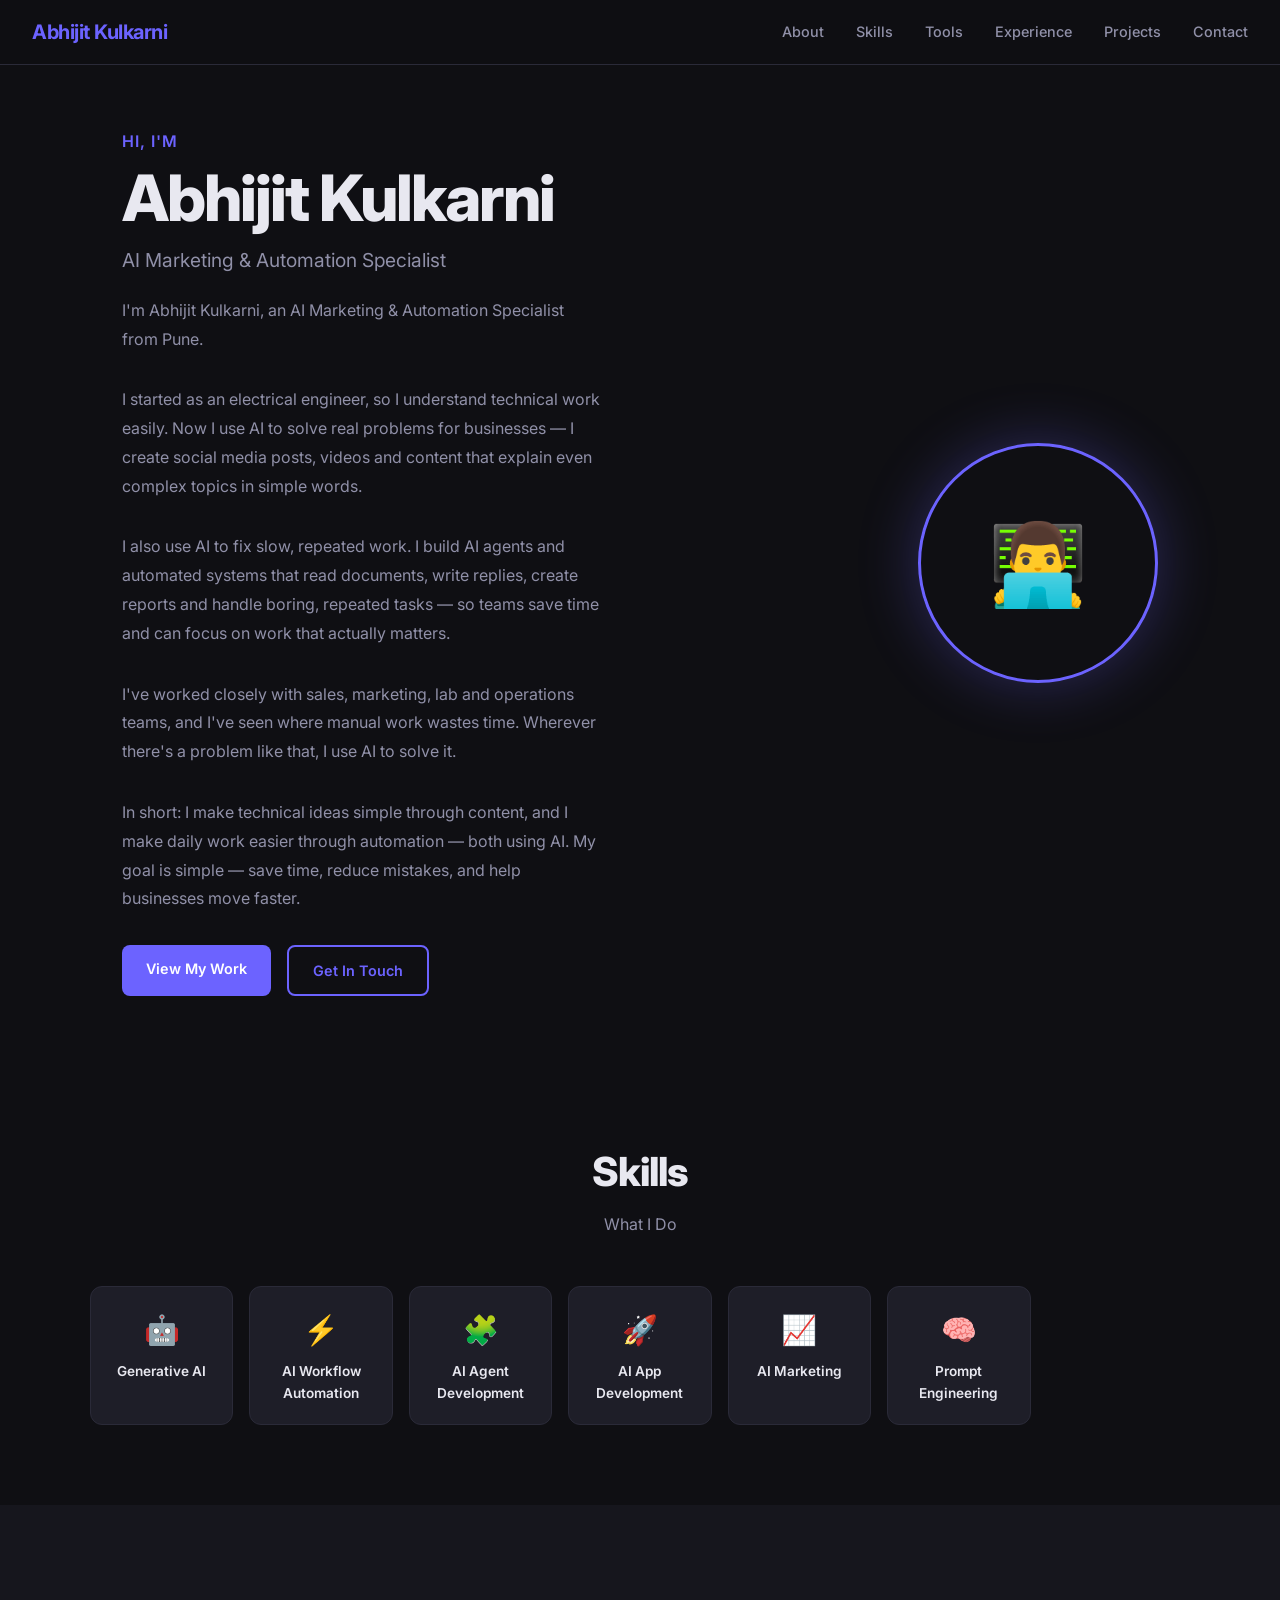
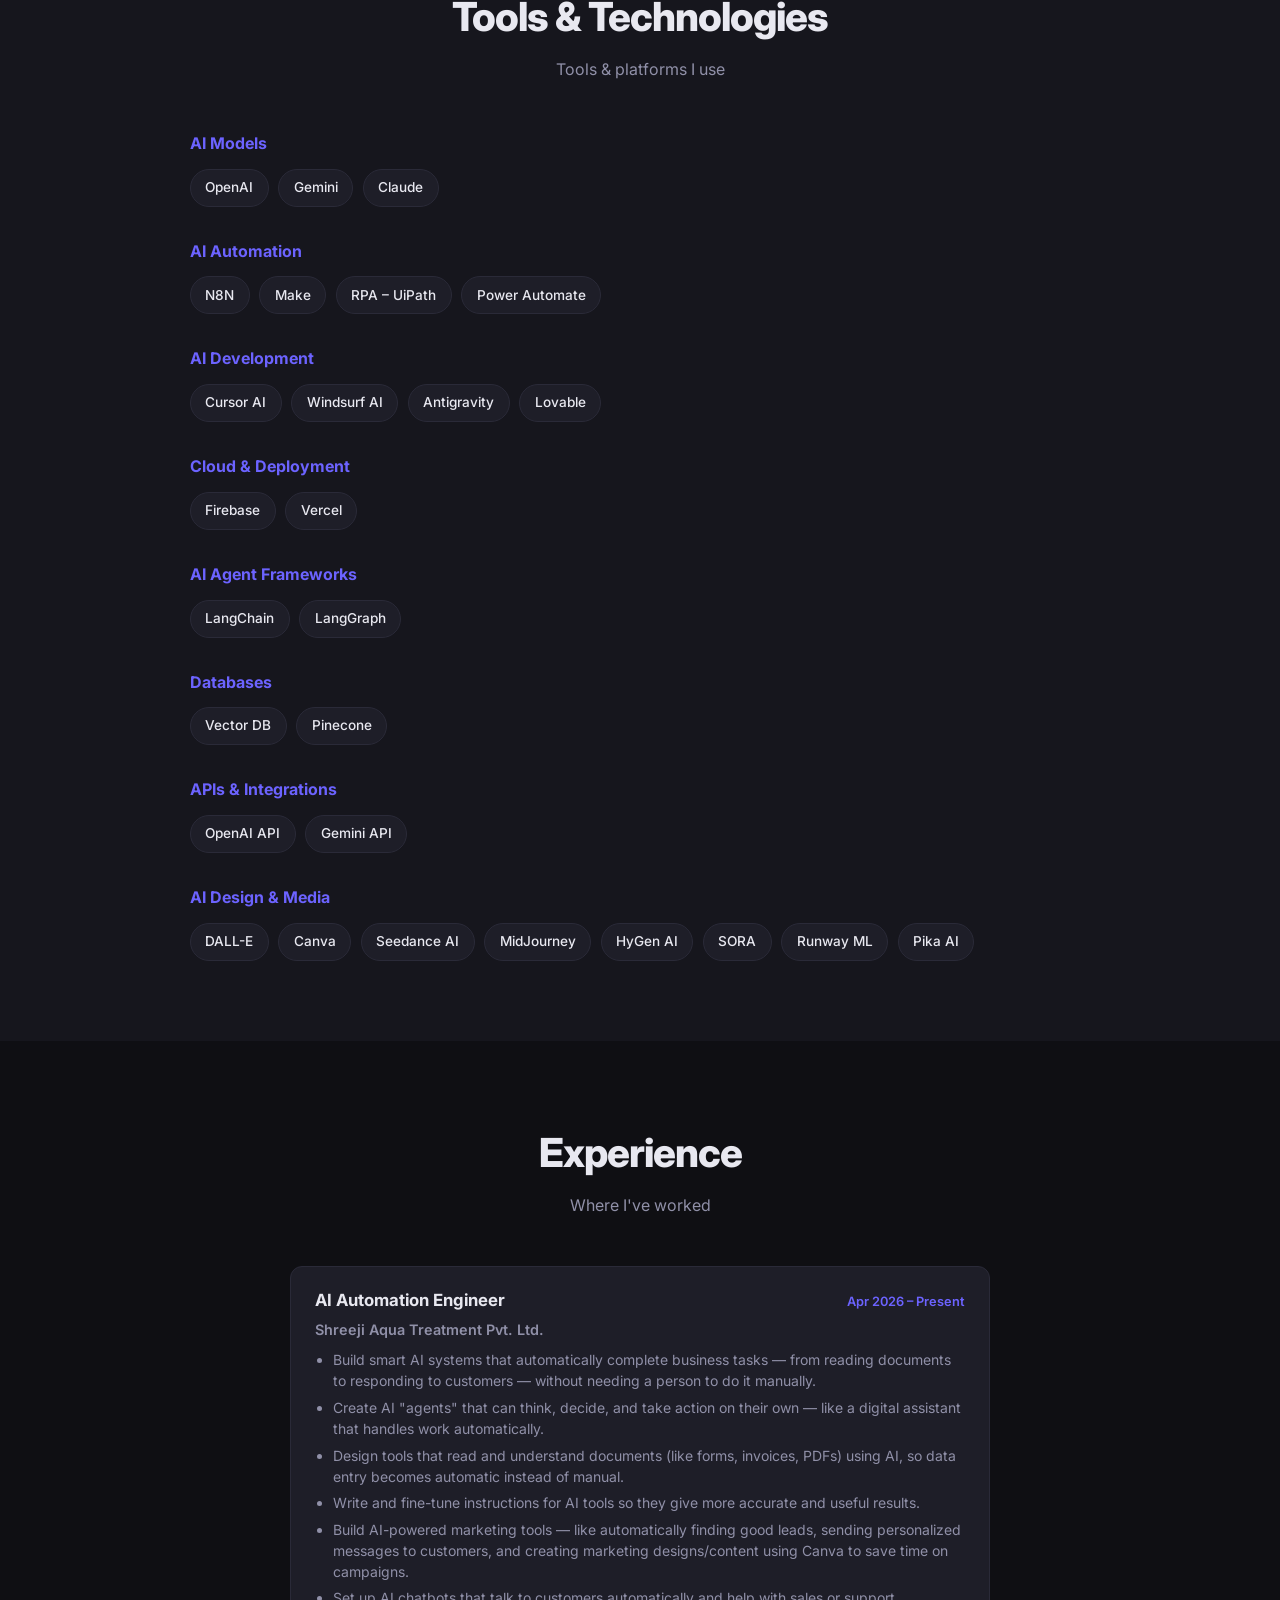
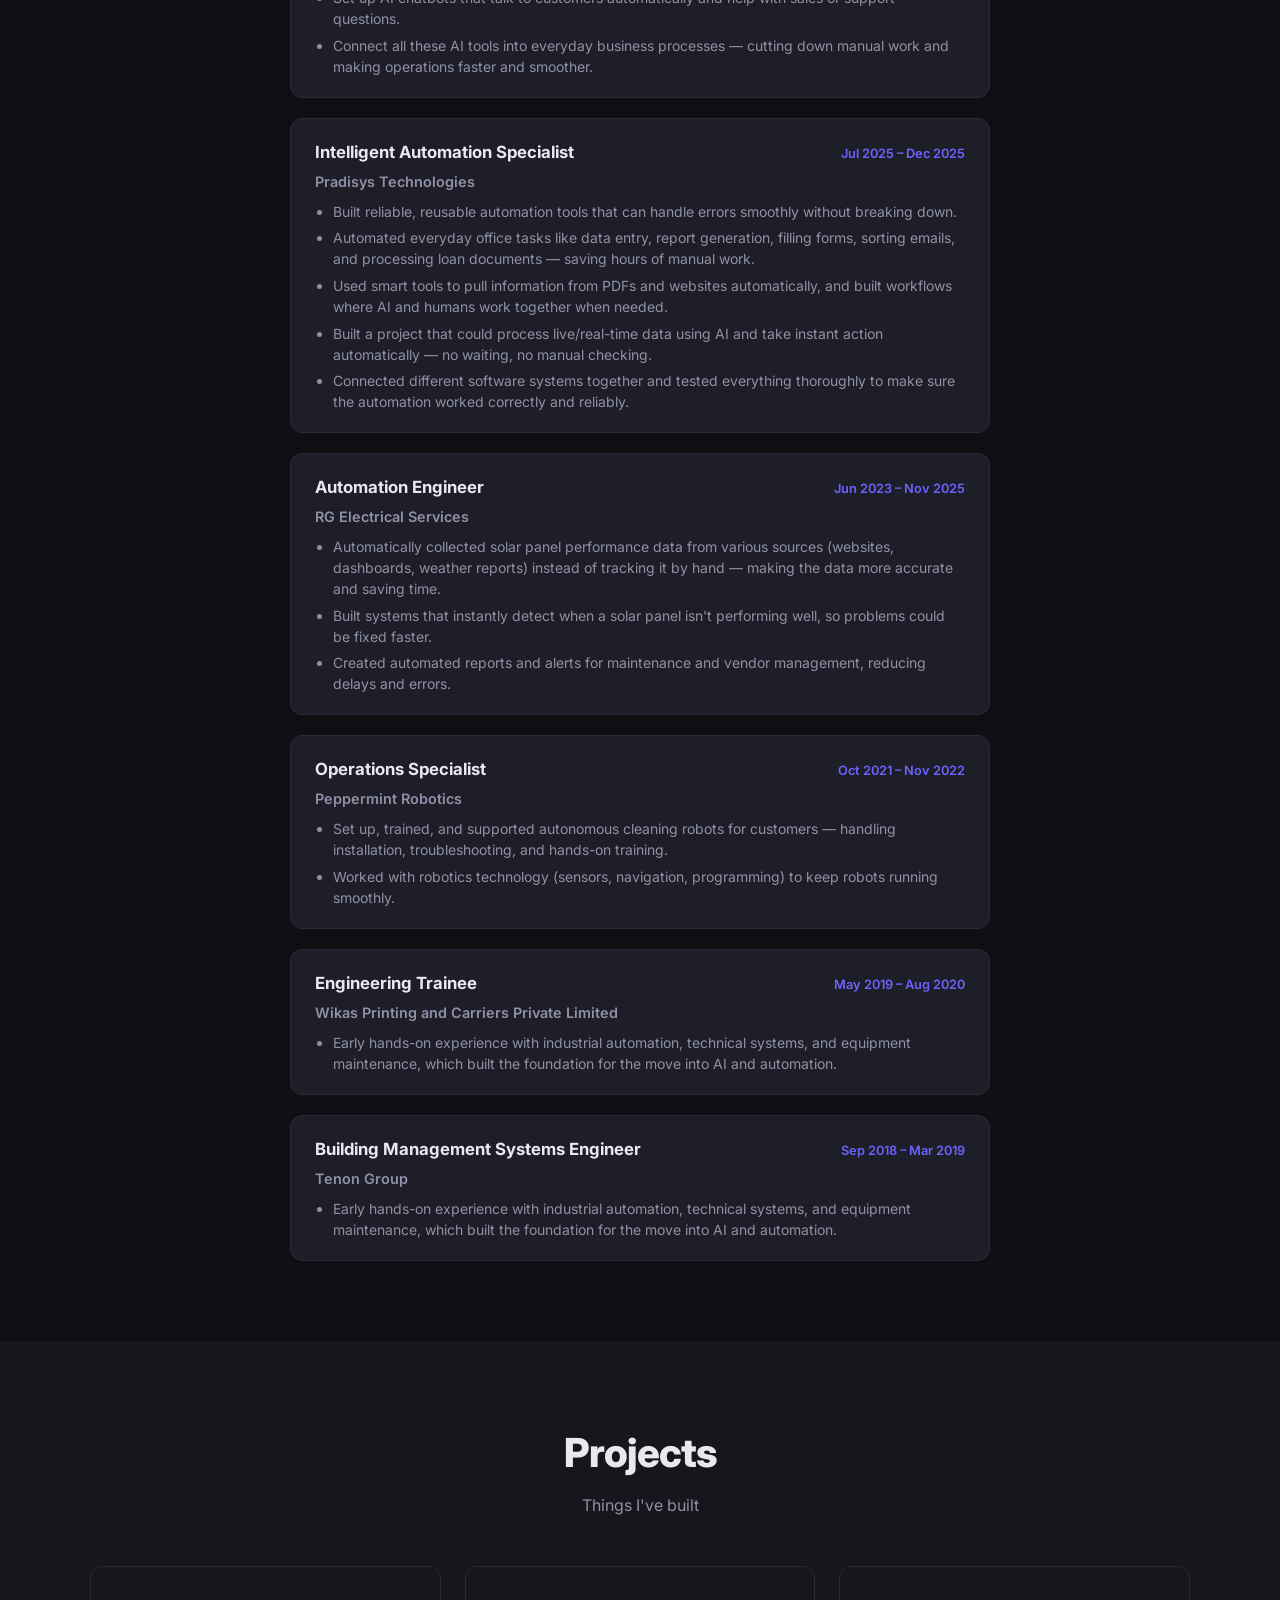
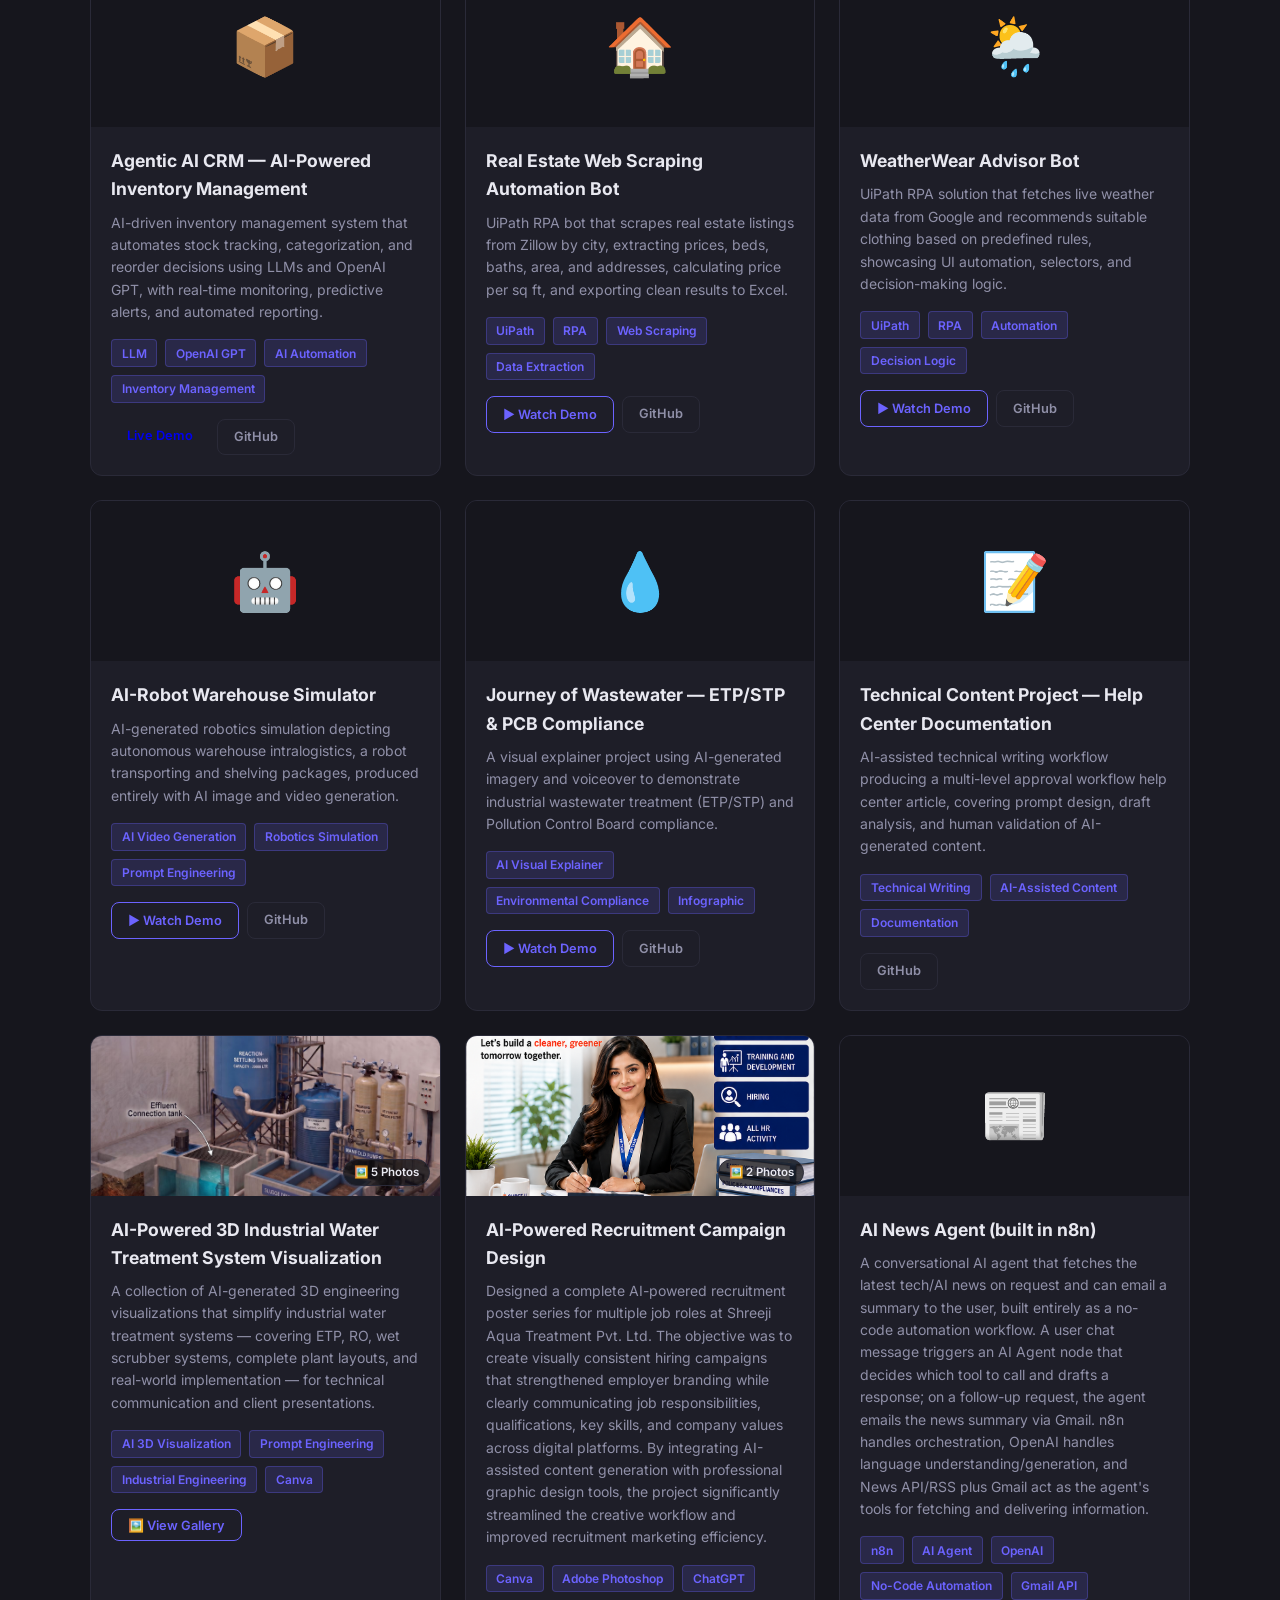
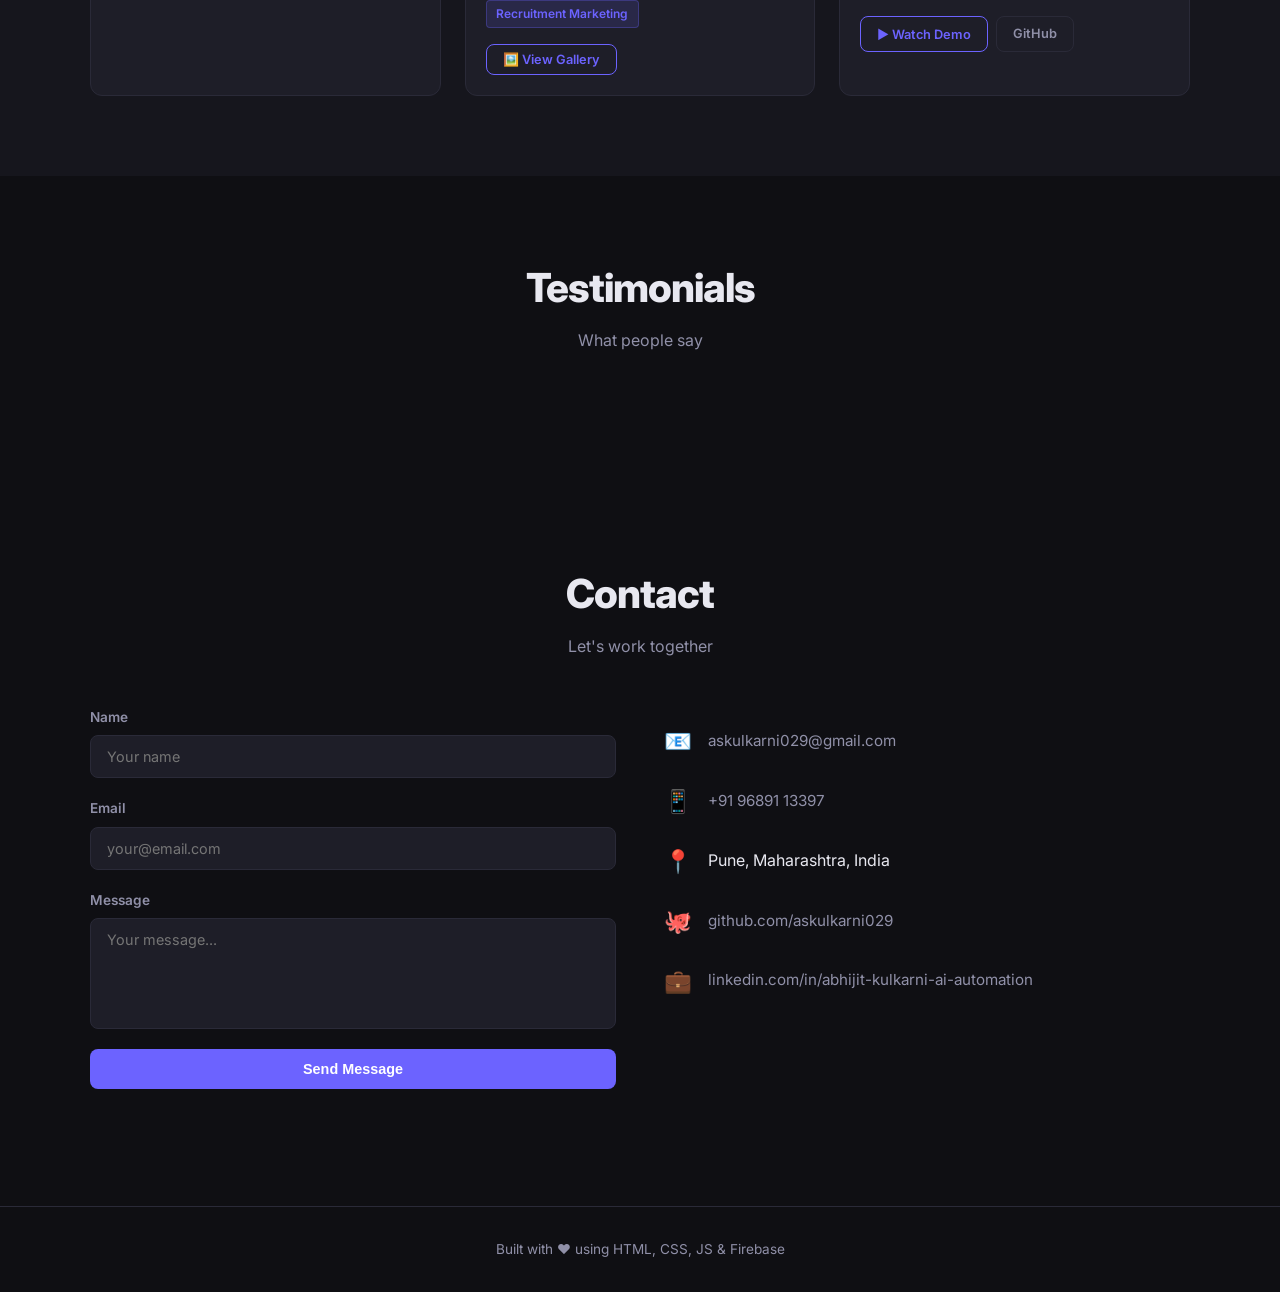
==== index.html @ c8c88c1b "Update hero role title to AI Marketing & Automation Specialist Co-Authored-By: Claude Sonnet 5 <nore" ====
<!DOCTYPE html>
<html lang="en">
<head>
  <meta charset="UTF-8" />
  <meta name="viewport" content="width=device-width, initial-scale=1.0" />
  <title>Abhijit Kulkarni | Portfolio</title>
  <link rel="stylesheet" href="style.css" />
  <link rel="preconnect" href="https://fonts.googleapis.com" />
  <link rel="preconnect" href="https://fonts.gstatic.com" crossorigin />
  <link href="https://fonts.googleapis.com/css2?family=Inter:wght@400;500;600;700;800&display=swap" rel="stylesheet" />
</head>
<body>

  <!-- NAV -->
  <nav class="navbar">
    <div class="nav-logo">Abhijit Kulkarni</div>
    <ul class="nav-links">
      <li><a href="#about">About</a></li>
      <li><a href="#skills">Skills</a></li>
      <li><a href="#tools">Tools</a></li>
      <li><a href="#experience">Experience</a></li>
      <li><a href="#projects">Projects</a></li>
      <li><a href="#contact">Contact</a></li>
    </ul>
    <button class="nav-toggle" aria-label="Toggle menu">&#9776;</button>
  </nav>

  <!-- HERO -->
  <section class="hero" id="about">
    <div class="hero-content">
      <span class="hero-greeting">Hi, I'm</span>
      <h1 class="hero-name">Abhijit Kulkarni</h1>
      <p class="hero-role">AI Marketing & Automation Specialist</p>
      <p class="hero-bio">
        I'm Abhijit Kulkarni, an AI Marketing & Automation Specialist from Pune.
      </p>
      <p class="hero-bio">
        I started as an electrical engineer, so I understand technical work
        easily. Now I use AI to solve real problems for businesses — I create
        social media posts, videos and content that explain even complex
        topics in simple words.
      </p>
      <p class="hero-bio">
        I also use AI to fix slow, repeated work. I build AI agents and
        automated systems that read documents, write replies, create reports
        and handle boring, repeated tasks — so teams save time and can focus
        on work that actually matters.
      </p>
      <p class="hero-bio">
        I've worked closely with sales, marketing, lab and operations teams,
        and I've seen where manual work wastes time. Wherever there's a
        problem like that, I use AI to solve it.
      </p>
      <p class="hero-bio">
        In short: I make technical ideas simple through content, and I make
        daily work easier through automation — both using AI. My goal is
        simple — save time, reduce mistakes, and help businesses move faster.
      </p>
      <div class="hero-cta">
        <a href="#projects" class="btn btn-primary">View My Work</a>
        <a href="#contact" class="btn btn-outline">Get In Touch</a>
      </div>
    </div>
    <div class="hero-illustration">
      <div class="avatar-ring">
        <img
          src="photo.jpg"
          alt="Abhijit Kulkarni"
          class="avatar-photo"
          onerror="this.style.display='none';this.nextElementSibling.style.display='flex'"
        />
        <div class="avatar-placeholder">👨‍💻</div>
      </div>
    </div>
  </section>

  <!-- SKILLS -->
  <section class="section" id="skills">
    <div class="container">
      <h2 class="section-title">Skills</h2>
      <p class="section-sub">What I Do</p>
      <div class="skills-grid">
        <div class="skill-card" tabindex="0" role="button" data-desc="Leverage tools like ChatGPT, Claude, Gemini, and Google AI Studio to solve business problems and boost productivity.">
          <span class="skill-icon">🤖</span>
          <span class="skill-name">Generative AI</span>
        </div>
        <div class="skill-card" tabindex="0" role="button" data-desc="Build AI-powered workflows that automate repetitive tasks and improve operational efficiency.">
          <span class="skill-icon">⚡</span>
          <span class="skill-name">AI Workflow Automation</span>
        </div>
        <div class="skill-card" tabindex="0" role="button" data-desc="Develop practical AI agents using ChatGPT Custom GPTs, Claude Projects, and Gemini for business automation.">
          <span class="skill-icon">🧩</span>
          <span class="skill-name">AI Agent Development</span>
        </div>
        <div class="skill-card" tabindex="0" role="button" data-desc="Build and ship AI-powered apps quickly using no-code/low-code tools like Antigravity, Lovable, Cursor AI, and Windsurf AI.">
          <span class="skill-icon">🚀</span>
          <span class="skill-name">AI App Development</span>
        </div>
        <div class="skill-card" tabindex="0" role="button" data-desc="Use AI to streamline content marketing, campaign planning, branding, and customer engagement for business growth.">
          <span class="skill-icon">📈</span>
          <span class="skill-name">AI Marketing</span>
        </div>
        <div class="skill-card" tabindex="0" role="button" data-desc="Design structured prompts that generate accurate, creative, and business-focused AI responses across multiple LLMs.">
          <span class="skill-icon">🧠</span>
          <span class="skill-name">Prompt Engineering</span>
        </div>
      </div>
    </div>
  </section>

  <!-- SKILL DETAIL MODAL -->
  <div class="skill-modal-overlay" id="skillModalOverlay">
    <div class="skill-modal" role="dialog" aria-modal="true" aria-labelledby="skillModalTitle">
      <button class="skill-modal-close" id="skillModalClose" aria-label="Close">&times;</button>
      <span class="skill-modal-icon" id="skillModalIcon"></span>
      <h3 class="skill-modal-title" id="skillModalTitle"></h3>
      <p class="skill-modal-desc" id="skillModalDesc"></p>
    </div>
  </div>

  <!-- TOOLS -->
  <section class="section section-alt" id="tools">
    <div class="container">
      <h2 class="section-title">Tools &amp; Technologies</h2>
      <p class="section-sub">Tools &amp; platforms I use</p>
      <div class="tools-categories">
        <div class="tools-category">
          <h3 class="tools-category-title">AI Models</h3>
          <div class="tools-tags">
            <span class="tool-tag">OpenAI</span>
            <span class="tool-tag">Gemini</span>
            <span class="tool-tag">Claude</span>
          </div>
        </div>
        <div class="tools-category">
          <h3 class="tools-category-title">AI Automation</h3>
          <div class="tools-tags">
            <span class="tool-tag">N8N</span>
            <span class="tool-tag">Make</span>
            <span class="tool-tag">RPA – UiPath</span>
            <span class="tool-tag">Power Automate</span>
          </div>
        </div>
        <div class="tools-category">
          <h3 class="tools-category-title">AI Development</h3>
          <div class="tools-tags">
            <span class="tool-tag">Cursor AI</span>
            <span class="tool-tag">Windsurf AI</span>
            <span class="tool-tag">Antigravity</span>
            <span class="tool-tag">Lovable</span>
          </div>
        </div>
        <div class="tools-category">
          <h3 class="tools-category-title">Cloud &amp; Deployment</h3>
          <div class="tools-tags">
            <span class="tool-tag">Firebase</span>
            <span class="tool-tag">Vercel</span>
          </div>
        </div>
        <div class="tools-category">
          <h3 class="tools-category-title">AI Agent Frameworks</h3>
          <div class="tools-tags">
            <span class="tool-tag">LangChain</span>
            <span class="tool-tag">LangGraph</span>
          </div>
        </div>
        <div class="tools-category">
          <h3 class="tools-category-title">Databases</h3>
          <div class="tools-tags">
            <span class="tool-tag">Vector DB</span>
            <span class="tool-tag">Pinecone</span>
          </div>
        </div>
        <div class="tools-category">
          <h3 class="tools-category-title">APIs &amp; Integrations</h3>
          <div class="tools-tags">
            <span class="tool-tag">OpenAI API</span>
            <span class="tool-tag">Gemini API</span>
          </div>
        </div>
        <div class="tools-category">
          <h3 class="tools-category-title">AI Design &amp; Media</h3>
          <div class="tools-tags">
            <span class="tool-tag">DALL-E</span>
            <span class="tool-tag">Canva</span>
            <span class="tool-tag">Seedance AI</span>
            <span class="tool-tag">MidJourney</span>
            <span class="tool-tag">HyGen AI</span>
            <span class="tool-tag">SORA</span>
            <span class="tool-tag">Runway ML</span>
            <span class="tool-tag">Pika AI</span>
          </div>
        </div>
      </div>
    </div>
  </section>

  <!-- EXPERIENCE -->
  <section class="section" id="experience">
    <div class="container">
      <h2 class="section-title">Experience</h2>
      <p class="section-sub">Where I've worked</p>
      <div class="experience-list" id="experienceList">
        <p class="empty-note">Experience coming soon.</p>
      </div>
    </div>
  </section>

  <!-- PROJECTS -->
  <section class="section section-alt" id="projects">
    <div class="container">
      <h2 class="section-title">Projects</h2>
      <p class="section-sub">Things I've built</p>
      <div class="projects-grid" id="projectsGrid">

        <div class="project-card coming-soon-card">
          <div class="project-img coming-soon-img">
            <div class="coming-soon-badge">Coming Soon</div>
            <span class="project-emoji">🚀</span>
          </div>
          <div class="project-info">
            <h3>Project Coming Soon</h3>
            <p>Something exciting is in the works. Stay tuned!</p>
            <div class="project-tags">
              <span class="tag tag-muted">TBA</span>
            </div>
            <div class="project-links">
              <span class="btn btn-sm btn-locked" title="Not available yet">Live Demo</span>
              <span class="btn btn-sm btn-ghost btn-locked" title="Not available yet">GitHub</span>
            </div>
          </div>
        </div>

      </div>
    </div>
  </section>

  <!-- PROJECT VIDEO MODAL -->
  <div class="video-modal-overlay" id="videoModalOverlay">
    <div class="video-modal">
      <button class="video-modal-close" id="videoModalClose" aria-label="Close">&times;</button>
      <video id="videoModalPlayer" controls playsinline></video>
    </div>
  </div>

  <!-- PROJECT IMAGE GALLERY MODAL -->
  <div class="gallery-modal-overlay" id="galleryModalOverlay">
    <div class="gallery-modal">
      <button class="gallery-modal-close" id="galleryModalClose" aria-label="Close">&times;</button>
      <button class="gallery-nav gallery-nav-prev" id="galleryPrev" aria-label="Previous image">&#8249;</button>
      <img id="galleryModalImg" src="" alt="" />
      <button class="gallery-nav gallery-nav-next" id="galleryNext" aria-label="Next image">&#8250;</button>
      <p class="gallery-caption" id="galleryCaption"></p>
      <p class="gallery-counter" id="galleryCounter"></p>
    </div>
  </div>

  <!-- TESTIMONIALS -->
  <section class="section" id="testimonials">
    <div class="container">
      <h2 class="section-title">Testimonials</h2>
      <p class="section-sub">What people say</p>
      <div class="testimonials-grid" id="testimonialsGrid"></div>
    </div>
  </section>

  <!-- CONTACT -->
  <section class="section" id="contact">
    <div class="container">
      <h2 class="section-title">Contact</h2>
      <p class="section-sub">Let's work together</p>
      <div class="contact-wrapper">
        <form class="contact-form" id="contactForm">
          <div class="form-group">
            <label for="name">Name</label>
            <input type="text" id="name" placeholder="Your name" required />
          </div>
          <div class="form-group">
            <label for="email">Email</label>
            <input type="email" id="email" placeholder="your@email.com" required />
          </div>
          <div class="form-group">
            <label for="message">Message</label>
            <textarea id="message" rows="5" placeholder="Your message..." required></textarea>
          </div>
          <button type="submit" class="btn btn-primary btn-full" id="submitBtn">Send Message</button>
          <p class="form-status" id="formStatus"></p>
        </form>
        <div class="contact-info">
          <div class="contact-item">
            <span class="contact-icon">📧</span>
            <a href="mailto:askulkarni029@gmail.com">askulkarni029@gmail.com</a>
          </div>
          <div class="contact-item">
            <span class="contact-icon">📱</span>
            <a href="tel:+919689113397">+91 96891 13397</a>
          </div>
          <div class="contact-item">
            <span class="contact-icon">📍</span>
            <span>Pune, Maharashtra, India</span>
          </div>
          <div class="contact-item">
            <span class="contact-icon">🐙</span>
            <a href="https://github.com/askulkarni029" target="_blank">github.com/askulkarni029</a>
          </div>
          <div class="contact-item">
            <span class="contact-icon">💼</span>
            <a href="https://www.linkedin.com/in/abhijit-kulkarni-ai-automation" target="_blank">linkedin.com/in/abhijit-kulkarni-ai-automation</a>
          </div>
        </div>
      </div>
    </div>
  </section>

  <!-- FOOTER -->
  <footer class="footer">
    <p>Built with ❤️ using HTML, CSS, JS &amp; Firebase</p>
  </footer>

  <!-- Firebase SDK via CDN -->
  <script type="module" src="firebase.js?v=1"></script>
  <script type="module" src="main.js?v=1"></script>
</body>
</html>
---- style.css ----
*, *::before, *::after { box-sizing: border-box; margin: 0; padding: 0; }

:root {
  --primary: #6c63ff;
  --primary-dark: #574fd6;
  --bg: #0f0f13;
  --bg-alt: #16161d;
  --card: #1e1e28;
  --border: #2a2a38;
  --text: #e8e8f0;
  --muted: #9090a8;
  --radius: 12px;
}

html { scroll-behavior: smooth; }

body {
  font-family: 'Inter', sans-serif;
  background: var(--bg);
  color: var(--text);
  line-height: 1.6;
}

/* ── NAVBAR ── */
.navbar {
  position: sticky;
  top: 0;
  z-index: 100;
  display: flex;
  align-items: center;
  justify-content: space-between;
  padding: 1rem 2rem;
  background: rgba(15,15,19,0.85);
  backdrop-filter: blur(12px);
  border-bottom: 1px solid var(--border);
}

.nav-logo {
  font-size: 1.25rem;
  font-weight: 700;
  color: var(--primary);
  letter-spacing: -0.5px;
}

.nav-links {
  display: flex;
  gap: 2rem;
  list-style: none;
}

.nav-links a {
  color: var(--muted);
  text-decoration: none;
  font-size: 0.9rem;
  font-weight: 500;
  transition: color 0.2s;
}

.nav-links a:hover { color: var(--text); }

.nav-toggle {
  display: none;
  background: none;
  border: none;
  color: var(--text);
  font-size: 1.4rem;
  cursor: pointer;
}

/* ── HERO ── */
.hero {
  min-height: 100vh;
  display: flex;
  align-items: center;
  justify-content: center;
  gap: 4rem;
  padding: 4rem 2rem;
  max-width: 1100px;
  margin: 0 auto;
}

.hero-content { flex: 1; }

.hero-greeting {
  display: block;
  color: var(--primary);
  font-size: 1rem;
  font-weight: 600;
  letter-spacing: 1px;
  text-transform: uppercase;
  margin-bottom: 0.5rem;
}

.hero-name {
  font-size: clamp(2.5rem, 6vw, 4rem);
  font-weight: 800;
  line-height: 1.1;
  letter-spacing: -2px;
  margin-bottom: 0.75rem;
}

.hero-role {
  font-size: 1.2rem;
  color: var(--muted);
  margin-bottom: 1.25rem;
}

.hero-bio {
  max-width: 480px;
  color: var(--muted);
  margin-bottom: 2rem;
  line-height: 1.8;
}

.hero-cta { display: flex; gap: 1rem; flex-wrap: wrap; }

.hero-illustration {
  display: flex;
  align-items: center;
  justify-content: center;
}

.avatar-ring {
  width: 240px;
  height: 240px;
  border-radius: 50%;
  border: 3px solid var(--primary);
  display: flex;
  align-items: center;
  justify-content: center;
  box-shadow: 0 0 60px rgba(108,99,255,0.3);
  animation: pulse 3s ease-in-out infinite;
}

.avatar-photo {
  width: 100%;
  height: 100%;
  object-fit: cover;
  border-radius: 50%;
}

.avatar-placeholder {
  font-size: 5rem;
  display: none;
}

@keyframes pulse {
  0%, 100% { box-shadow: 0 0 40px rgba(108,99,255,0.3); }
  50%       { box-shadow: 0 0 80px rgba(108,99,255,0.5); }
}

/* ── BUTTONS ── */
.btn {
  display: inline-block;
  padding: 0.75rem 1.5rem;
  border-radius: 8px;
  font-size: 0.9rem;
  font-weight: 600;
  text-decoration: none;
  border: none;
  cursor: pointer;
  transition: all 0.2s;
}

.btn-primary {
  background: var(--primary);
  color: #fff;
}
.btn-primary:hover { background: var(--primary-dark); transform: translateY(-2px); }

.btn-outline {
  background: transparent;
  color: var(--primary);
  border: 2px solid var(--primary);
}
.btn-outline:hover { background: var(--primary); color: #fff; transform: translateY(-2px); }

.btn-sm { padding: 0.45rem 1rem; font-size: 0.8rem; }

.btn-ghost {
  background: transparent;
  color: var(--muted);
  border: 1px solid var(--border);
}
.btn-ghost:hover { color: var(--text); border-color: var(--muted); }

.btn-full { width: 100%; text-align: center; }

/* ── SECTIONS ── */
.section { padding: 5rem 2rem; }
.section-alt { background: var(--bg-alt); }

.container { max-width: 1100px; margin: 0 auto; }

.section-title {
  font-size: clamp(1.75rem, 4vw, 2.5rem);
  font-weight: 800;
  letter-spacing: -1px;
  text-align: center;
  margin-bottom: 0.5rem;
}

.section-sub {
  text-align: center;
  color: var(--muted);
  margin-bottom: 3rem;
  font-size: 1rem;
}

/* ── SKILLS ── */
.skills-grid {
  display: grid;
  grid-template-columns: repeat(auto-fill, minmax(130px, 1fr));
  gap: 1rem;
}

.skill-card {
  background: var(--card);
  border: 1px solid var(--border);
  border-radius: var(--radius);
  padding: 1.25rem 1rem;
  display: flex;
  flex-direction: column;
  align-items: center;
  gap: 0.5rem;
  cursor: pointer;
  transition: transform 0.2s, border-color 0.2s;
}

.skill-card:hover,
.skill-card:focus-visible {
  transform: translateY(-4px);
  border-color: var(--primary);
  outline: none;
}

.skill-icon { font-size: 1.8rem; }
.skill-name { font-size: 0.85rem; font-weight: 600; text-align: center; }

/* ── SKILL MODAL ── */
.skill-modal-overlay {
  display: none;
  position: fixed;
  inset: 0;
  z-index: 200;
  align-items: center;
  justify-content: center;
  padding: 1.5rem;
  background: rgba(15,15,19,0.75);
  backdrop-filter: blur(4px);
}

.skill-modal-overlay.active { display: flex; }

.skill-modal {
  position: relative;
  width: 100%;
  max-width: 420px;
  background: var(--card);
  border: 1px solid var(--border);
  border-radius: var(--radius);
  padding: 2.5rem 2rem 2rem;
  text-align: center;
  animation: skillModalIn 0.25s ease;
}

@keyframes skillModalIn {
  from { opacity: 0; transform: translateY(12px) scale(0.97); }
  to   { opacity: 1; transform: translateY(0) scale(1); }
}

.skill-modal-close {
  position: absolute;
  top: 0.75rem;
  right: 0.75rem;
  background: none;
  border: none;
  color: var(--muted);
  font-size: 1.5rem;
  line-height: 1;
  cursor: pointer;
  transition: color 0.2s;
}
.skill-modal-close:hover { color: var(--text); }

.skill-modal-icon { display: block; font-size: 2.5rem; margin-bottom: 1rem; }
.skill-modal-title { font-size: 1.25rem; font-weight: 700; margin-bottom: 0.75rem; }
.skill-modal-desc { color: var(--muted); line-height: 1.7; }

/* ── TOOLS ── */
.tools-categories {
  display: flex;
  flex-direction: column;
  gap: 2rem;
  max-width: 900px;
  margin: 0 auto;
}

.tools-category-title {
  font-size: 1rem;
  font-weight: 700;
  color: var(--primary);
  margin-bottom: 0.75rem;
}

.tools-tags { display: flex; flex-wrap: wrap; gap: 0.6rem; }

.tool-tag {
  background: var(--card);
  border: 1px solid var(--border);
  color: var(--text);
  padding: 0.45rem 0.9rem;
  border-radius: 20px;
  font-size: 0.85rem;
  font-weight: 500;
  transition: transform 0.2s, border-color 0.2s, color 0.2s;
}

.tool-tag:hover {
  transform: translateY(-2px);
  border-color: var(--primary);
  color: var(--primary);
}

/* ── PROJECTS ── */
.projects-grid {
  display: grid;
  grid-template-columns: repeat(auto-fill, minmax(300px, 1fr));
  gap: 1.5rem;
}

.project-card {
  background: var(--card);
  border: 1px solid var(--border);
  border-radius: var(--radius);
  overflow: hidden;
  transition: transform 0.2s, box-shadow 0.2s;
}

.project-card:hover {
  transform: translateY(-6px);
  box-shadow: 0 12px 40px rgba(0,0,0,0.4);
}

.project-img {
  height: 160px;
  display: flex;
  align-items: center;
  justify-content: center;
  position: relative;
  overflow: hidden;
  background: var(--bg-alt);
}

.project-emoji { font-size: 3.5rem; }

.project-img-cover {
  width: 100%;
  height: 100%;
  object-fit: cover;
  display: block;
  cursor: pointer;
  transition: transform 0.3s ease;
}
.project-img.has-gallery:hover .project-img-cover { transform: scale(1.05); }

.project-gallery-badge {
  position: absolute;
  bottom: 10px;
  right: 10px;
  background: rgba(15,15,19,0.75);
  color: var(--text);
  border: 1px solid var(--border);
  padding: 0.2rem 0.6rem;
  border-radius: 20px;
  font-size: 0.72rem;
  font-weight: 600;
  pointer-events: none;
}

.project-info { padding: 1.25rem; }
.project-info h3 { font-size: 1.1rem; font-weight: 700; margin-bottom: 0.5rem; }
.project-info p { font-size: 0.875rem; color: var(--muted); margin-bottom: 1rem; }

.project-tags { display: flex; gap: 0.5rem; flex-wrap: wrap; margin-bottom: 1rem; }

.tag {
  background: rgba(108,99,255,0.15);
  color: var(--primary);
  border: 1px solid rgba(108,99,255,0.3);
  padding: 0.2rem 0.6rem;
  border-radius: 4px;
  font-size: 0.75rem;
  font-weight: 600;
}

.project-links { display: flex; gap: 0.5rem; flex-wrap: wrap; }

.btn-video {
  background: transparent;
  color: var(--primary);
  border: 1px solid var(--primary);
  font-family: inherit;
}
.btn-video:hover { background: var(--primary); color: #fff; }

/* ── VIDEO MODAL ── */
.video-modal-overlay {
  display: none;
  position: fixed;
  inset: 0;
  z-index: 200;
  align-items: center;
  justify-content: center;
  padding: 1.5rem;
  background: rgba(15,15,19,0.85);
  backdrop-filter: blur(4px);
}

.video-modal-overlay.active { display: flex; }

.video-modal {
  position: relative;
  width: 100%;
  max-width: 900px;
  animation: skillModalIn 0.25s ease;
}

.video-modal video {
  width: 100%;
  max-height: 80vh;
  border-radius: var(--radius);
  background: #000;
  display: block;
}

.video-modal-close {
  position: absolute;
  top: -2.5rem;
  right: 0;
  background: none;
  border: none;
  color: var(--text);
  font-size: 2rem;
  line-height: 1;
  cursor: pointer;
  transition: color 0.2s;
}
.video-modal-close:hover { color: var(--primary); }

/* ── IMAGE GALLERY MODAL ── */
.gallery-modal-overlay {
  display: none;
  position: fixed;
  inset: 0;
  z-index: 200;
  align-items: center;
  justify-content: center;
  padding: 1.5rem;
  background: rgba(15,15,19,0.9);
  backdrop-filter: blur(4px);
}

.gallery-modal-overlay.active { display: flex; }

.gallery-modal {
  position: relative;
  width: 100%;
  max-width: 900px;
  animation: skillModalIn 0.25s ease;
  text-align: center;
}

.gallery-modal img {
  width: 100%;
  max-height: 72vh;
  object-fit: contain;
  border-radius: var(--radius);
  background: #000;
  display: block;
}

.gallery-modal-close {
  position: absolute;
  top: -2.5rem;
  right: 0;
  background: none;
  border: none;
  color: var(--text);
  font-size: 2rem;
  line-height: 1;
  cursor: pointer;
  transition: color 0.2s;
}
.gallery-modal-close:hover { color: var(--primary); }

.gallery-nav {
  position: absolute;
  top: 50%;
  transform: translateY(-50%);
  background: rgba(15,15,19,0.6);
  border: 1px solid var(--border);
  color: var(--text);
  font-size: 1.75rem;
  width: 44px;
  height: 44px;
  border-radius: 50%;
  cursor: pointer;
  display: flex;
  align-items: center;
  justify-content: center;
  transition: background 0.2s, color 0.2s;
}
.gallery-nav:hover { background: var(--primary); color: #fff; }
.gallery-nav-prev { left: 0.75rem; }
.gallery-nav-next { right: 0.75rem; }

.gallery-caption {
  color: var(--text);
  font-size: 0.95rem;
  font-weight: 600;
  margin-top: 1rem;
}

.gallery-counter {
  color: var(--muted);
  font-size: 0.8rem;
  margin-top: 0.25rem;
}

/* ── EXPERIENCE ── */
.empty-note {
  text-align: center;
  color: var(--muted);
  font-size: 0.9rem;
}

.experience-list {
  display: flex;
  flex-direction: column;
  gap: 1.25rem;
  max-width: 700px;
  margin: 0 auto;
}

.experience-item {
  background: var(--card);
  border: 1px solid var(--border);
  border-radius: var(--radius);
  padding: 1.25rem 1.5rem;
}

.experience-header {
  display: flex;
  align-items: baseline;
  justify-content: space-between;
  gap: 1rem;
  flex-wrap: wrap;
}

.experience-header h3 { font-size: 1.05rem; font-weight: 700; }

.experience-duration {
  font-size: 0.8rem;
  color: var(--primary);
  font-weight: 600;
  white-space: nowrap;
}

.experience-company {
  color: var(--muted);
  font-size: 0.9rem;
  font-weight: 600;
  margin: 0.25rem 0 0.5rem;
}

.experience-desc {
  color: var(--muted);
  font-size: 0.875rem;
  margin: 0;
  padding-left: 1.1rem;
  display: flex;
  flex-direction: column;
  gap: 0.35rem;
}

.experience-desc li {
  line-height: 1.5;
}

/* ── TESTIMONIALS ── */
.testimonials-grid {
  display: grid;
  grid-template-columns: repeat(auto-fill, minmax(280px, 1fr));
  gap: 1.5rem;
}

.testimonial-card {
  background: var(--card);
  border: 1px solid var(--border);
  border-radius: var(--radius);
  padding: 1.5rem;
}

.testimonial-text {
  color: var(--text);
  font-size: 0.9rem;
  font-style: italic;
  margin-bottom: 1.25rem;
  line-height: 1.7;
}

.testimonial-author {
  display: flex;
  align-items: center;
  gap: 0.75rem;
}

.testimonial-avatar { font-size: 1.75rem; }
.testimonial-name { font-size: 0.9rem; font-weight: 700; }
.testimonial-role { font-size: 0.8rem; color: var(--muted); }

/* ── CONTACT ── */
.contact-wrapper {
  display: grid;
  grid-template-columns: 1fr 1fr;
  gap: 3rem;
  align-items: start;
}

.contact-form { display: flex; flex-direction: column; gap: 1.25rem; }

.form-group { display: flex; flex-direction: column; gap: 0.4rem; }

.form-group label { font-size: 0.85rem; font-weight: 600; color: var(--muted); }

.form-group input,
.form-group textarea {
  background: var(--card);
  border: 1px solid var(--border);
  border-radius: 8px;
  padding: 0.75rem 1rem;
  color: var(--text);
  font-family: 'Inter', sans-serif;
  font-size: 0.9rem;
  transition: border-color 0.2s;
  resize: none;
}

.form-group input:focus,
.form-group textarea:focus {
  outline: none;
  border-color: var(--primary);
}

.form-status {
  text-align: center;
  font-size: 0.875rem;
  min-height: 1.2em;
  color: var(--muted);
}
.form-status.success { color: #4ade80; }
.form-status.error   { color: #f87171; }

.contact-info {
  display: flex;
  flex-direction: column;
  gap: 1.5rem;
  padding-top: 1rem;
}

.contact-item {
  display: flex;
  align-items: center;
  gap: 1rem;
}

.contact-icon { font-size: 1.4rem; }

.contact-item a {
  color: var(--muted);
  text-decoration: none;
  font-size: 0.95rem;
  transition: color 0.2s;
}
.contact-item a:hover { color: var(--primary); }

/* ── FOOTER ── */
.footer {
  text-align: center;
  padding: 2rem;
  color: var(--muted);
  font-size: 0.85rem;
  border-top: 1px solid var(--border);
}

/* ── COMING SOON ── */
.coming-soon-card { opacity: 0.75; }
.coming-soon-card:hover { opacity: 1; }

.coming-soon-img {
  background: linear-gradient(135deg, #1e1e28, #2a2a3a) !important;
  border-bottom: 1px solid var(--border);
  position: relative;
}

.coming-soon-badge {
  position: absolute;
  top: 12px;
  right: 12px;
  background: rgba(108,99,255,0.2);
  color: var(--primary);
  border: 1px solid rgba(108,99,255,0.4);
  padding: 0.2rem 0.65rem;
  border-radius: 20px;
  font-size: 0.72rem;
  font-weight: 700;
  letter-spacing: 0.5px;
  text-transform: uppercase;
}

.tag-muted {
  background: rgba(144,144,168,0.1);
  color: var(--muted);
  border-color: var(--border);
}

.btn-locked {
  opacity: 0.4;
  cursor: not-allowed;
  pointer-events: none;
}

/* ── ANIMATIONS ── */
.fade-in {
  opacity: 0;
  transform: translateY(20px);
  transition: opacity 0.5s ease, transform 0.5s ease;
}
.fade-in.visible {
  opacity: 1;
  transform: translateY(0);
}

/* ── RESPONSIVE ── */
@media (max-width: 768px) {
  .nav-links { display: none; }
  .nav-links.open {
    display: flex;
    flex-direction: column;
    position: absolute;
    top: 60px;
    left: 0; right: 0;
    background: var(--bg);
    padding: 1.5rem 2rem;
    border-bottom: 1px solid var(--border);
    gap: 1.25rem;
  }
  .nav-toggle { display: block; }

  .hero {
    flex-direction: column-reverse;
    text-align: center;
    padding-top: 3rem;
    gap: 2rem;
  }
  .hero-content { width: 100%; }
  .hero-bio { max-width: 100%; margin: 0 auto 2rem; }
  .hero-cta { justify-content: center; }
  .avatar-ring { width: 160px; height: 160px; }
  .avatar-placeholder { font-size: 3.5rem; }

  .contact-wrapper { grid-template-columns: 1fr; }
}
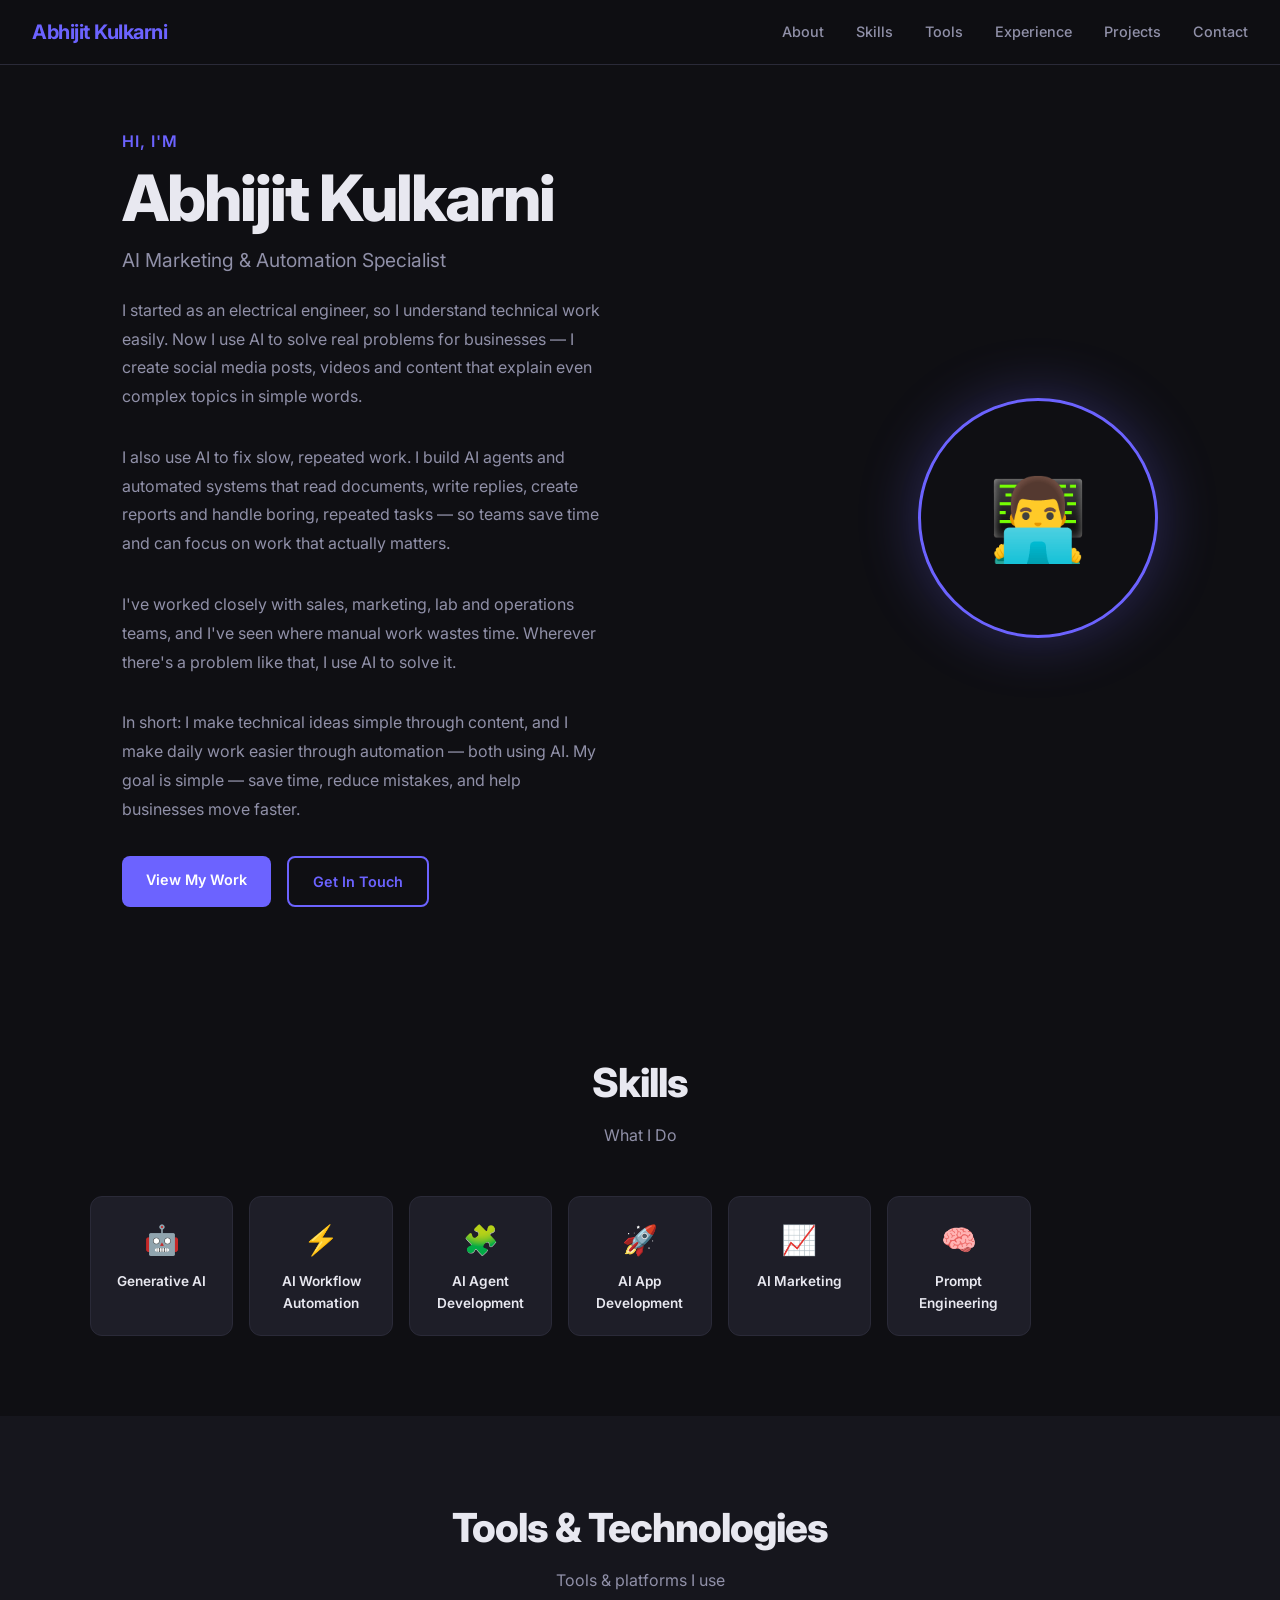
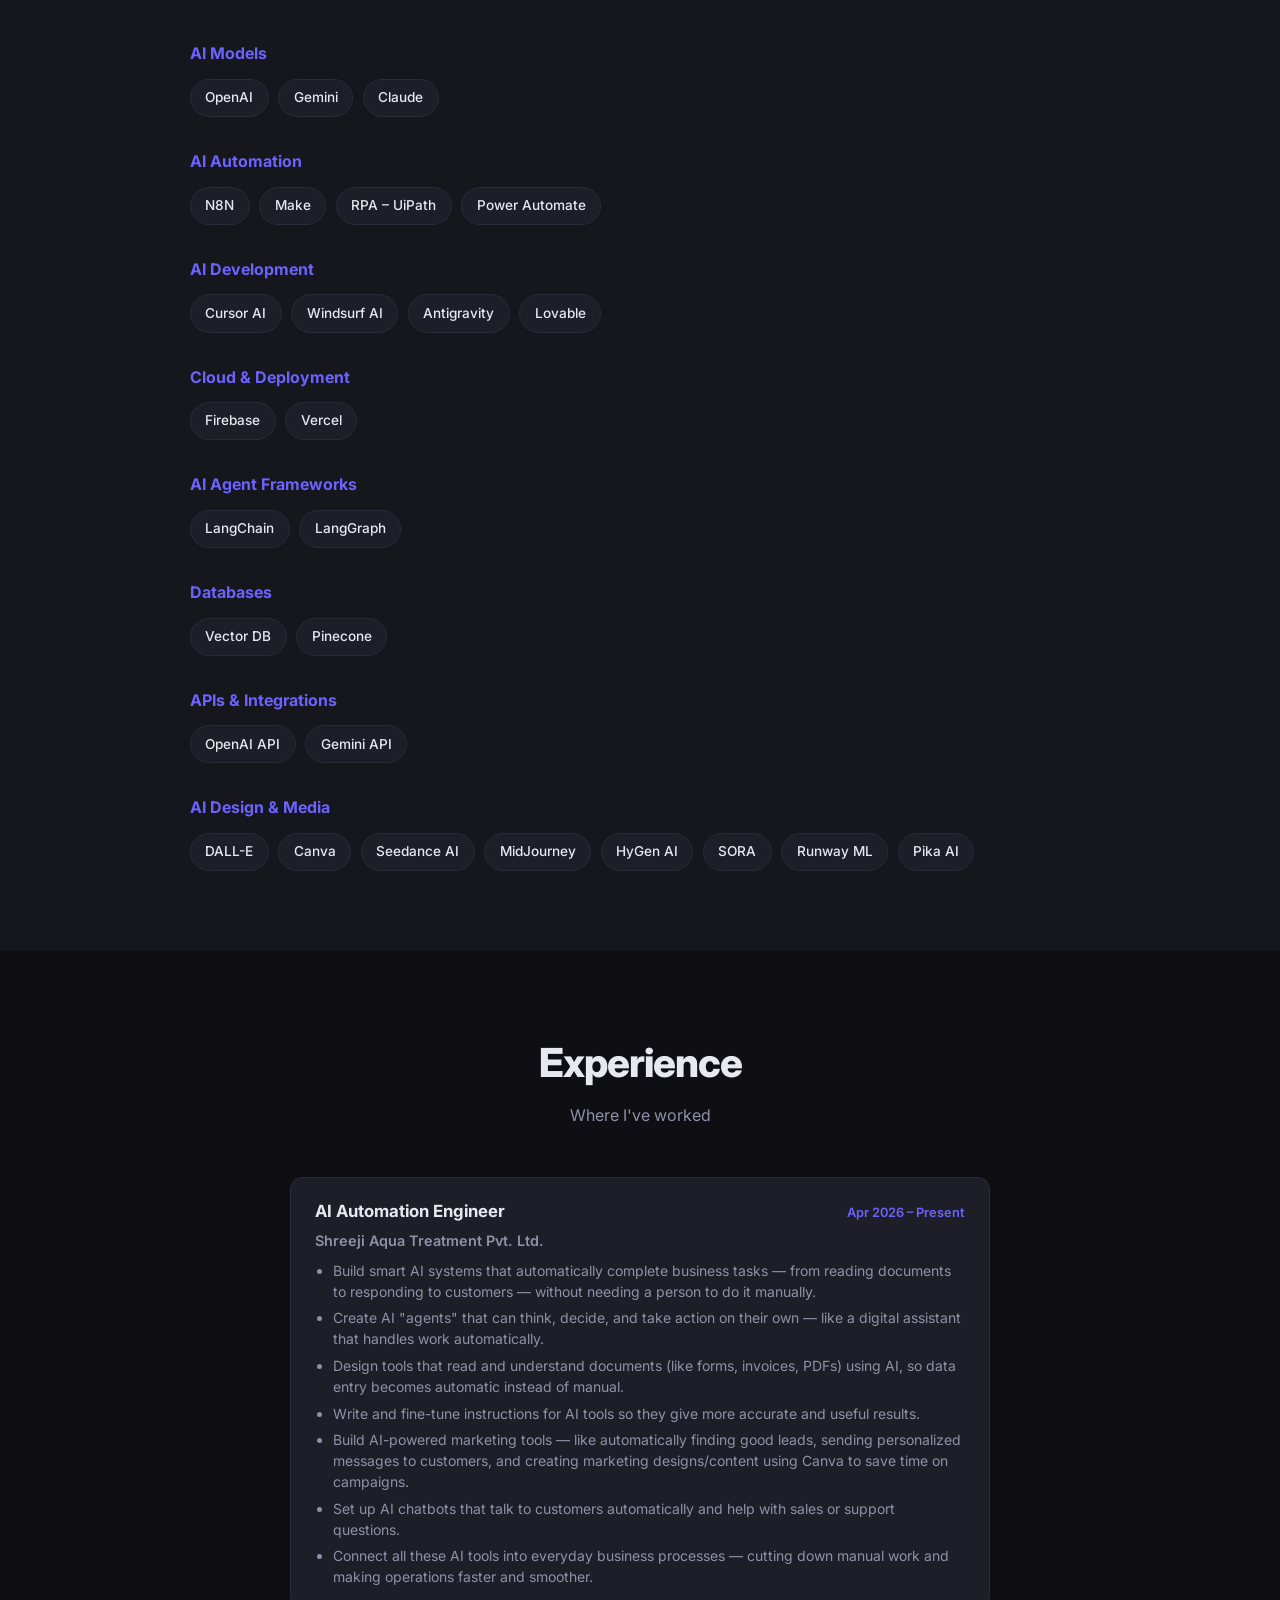
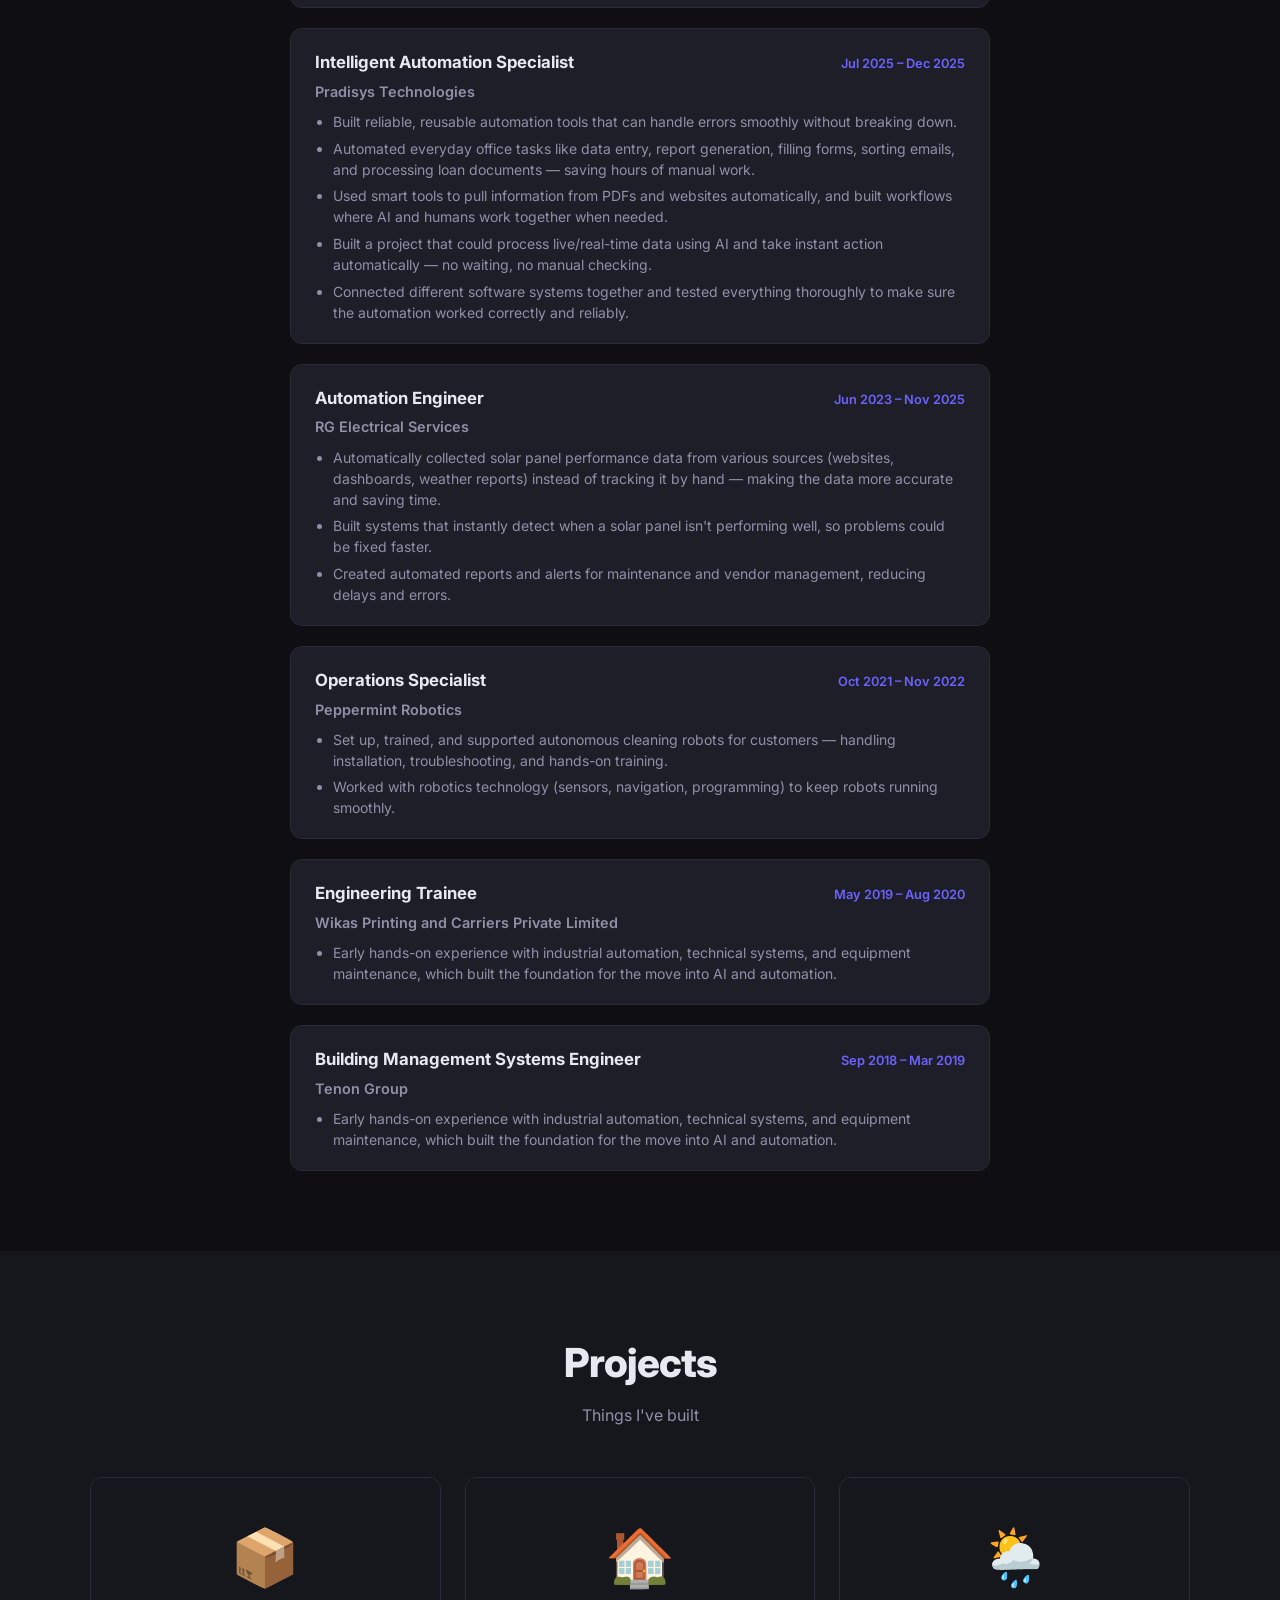
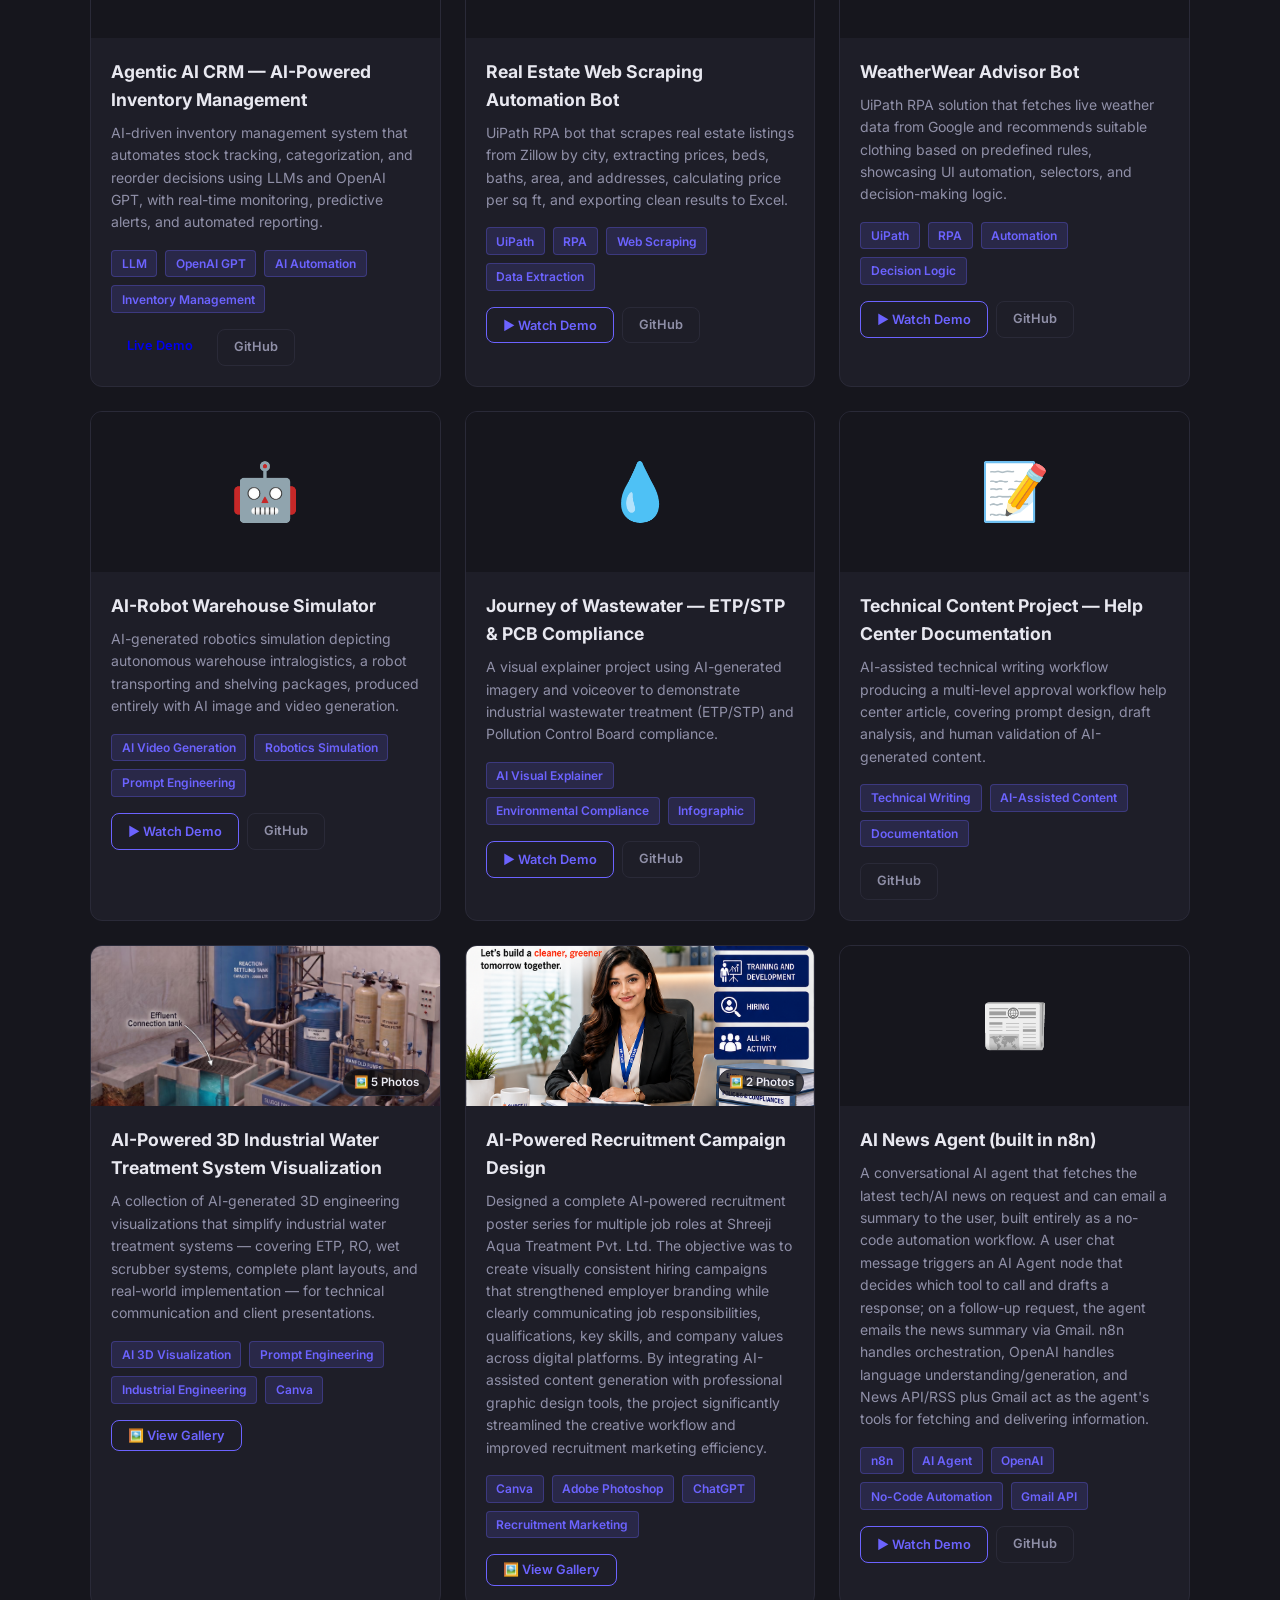
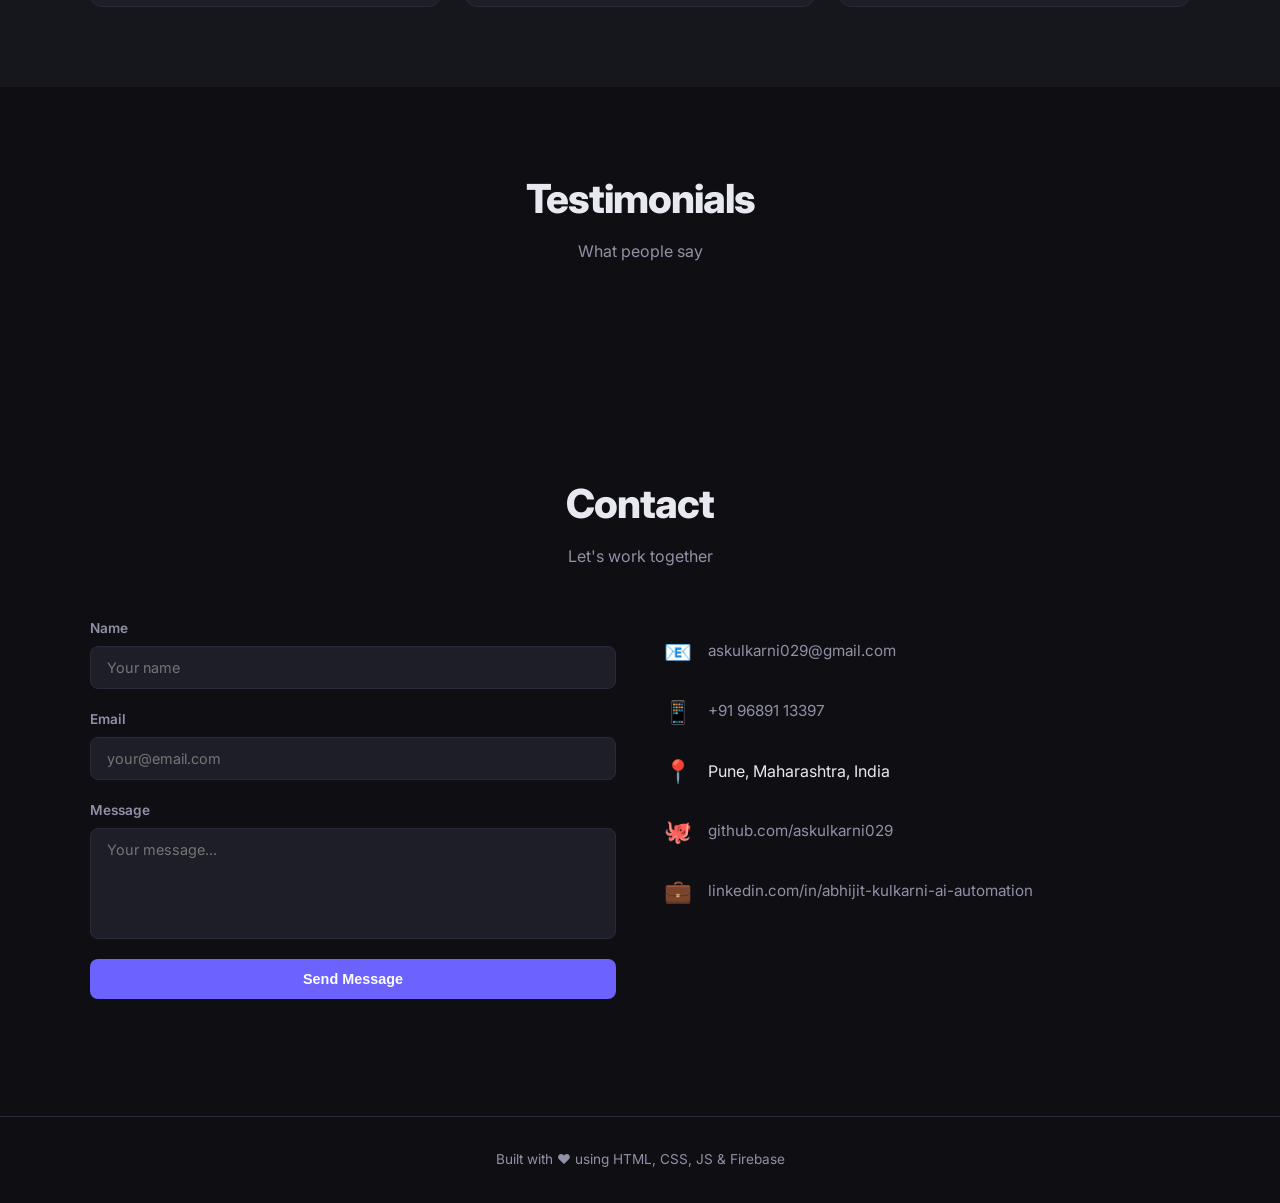
==== commit 186577b6: "Remove redundant intro line from About bio Co-Authored-By: Claude Sonnet 5 <noreply@anthropic.com> C" ====
--- a/index.html
+++ b/index.html
@@ -31,9 +31,6 @@
       <span class="hero-greeting">Hi, I'm</span>
       <h1 class="hero-name">Abhijit Kulkarni</h1>
       <p class="hero-role">AI Marketing & Automation Specialist</p>
-      <p class="hero-bio">
-        I'm Abhijit Kulkarni, an AI Marketing & Automation Specialist from Pune.
-      </p>
       <p class="hero-bio">
         I started as an electrical engineer, so I understand technical work
         easily. Now I use AI to solve real problems for businesses — I create
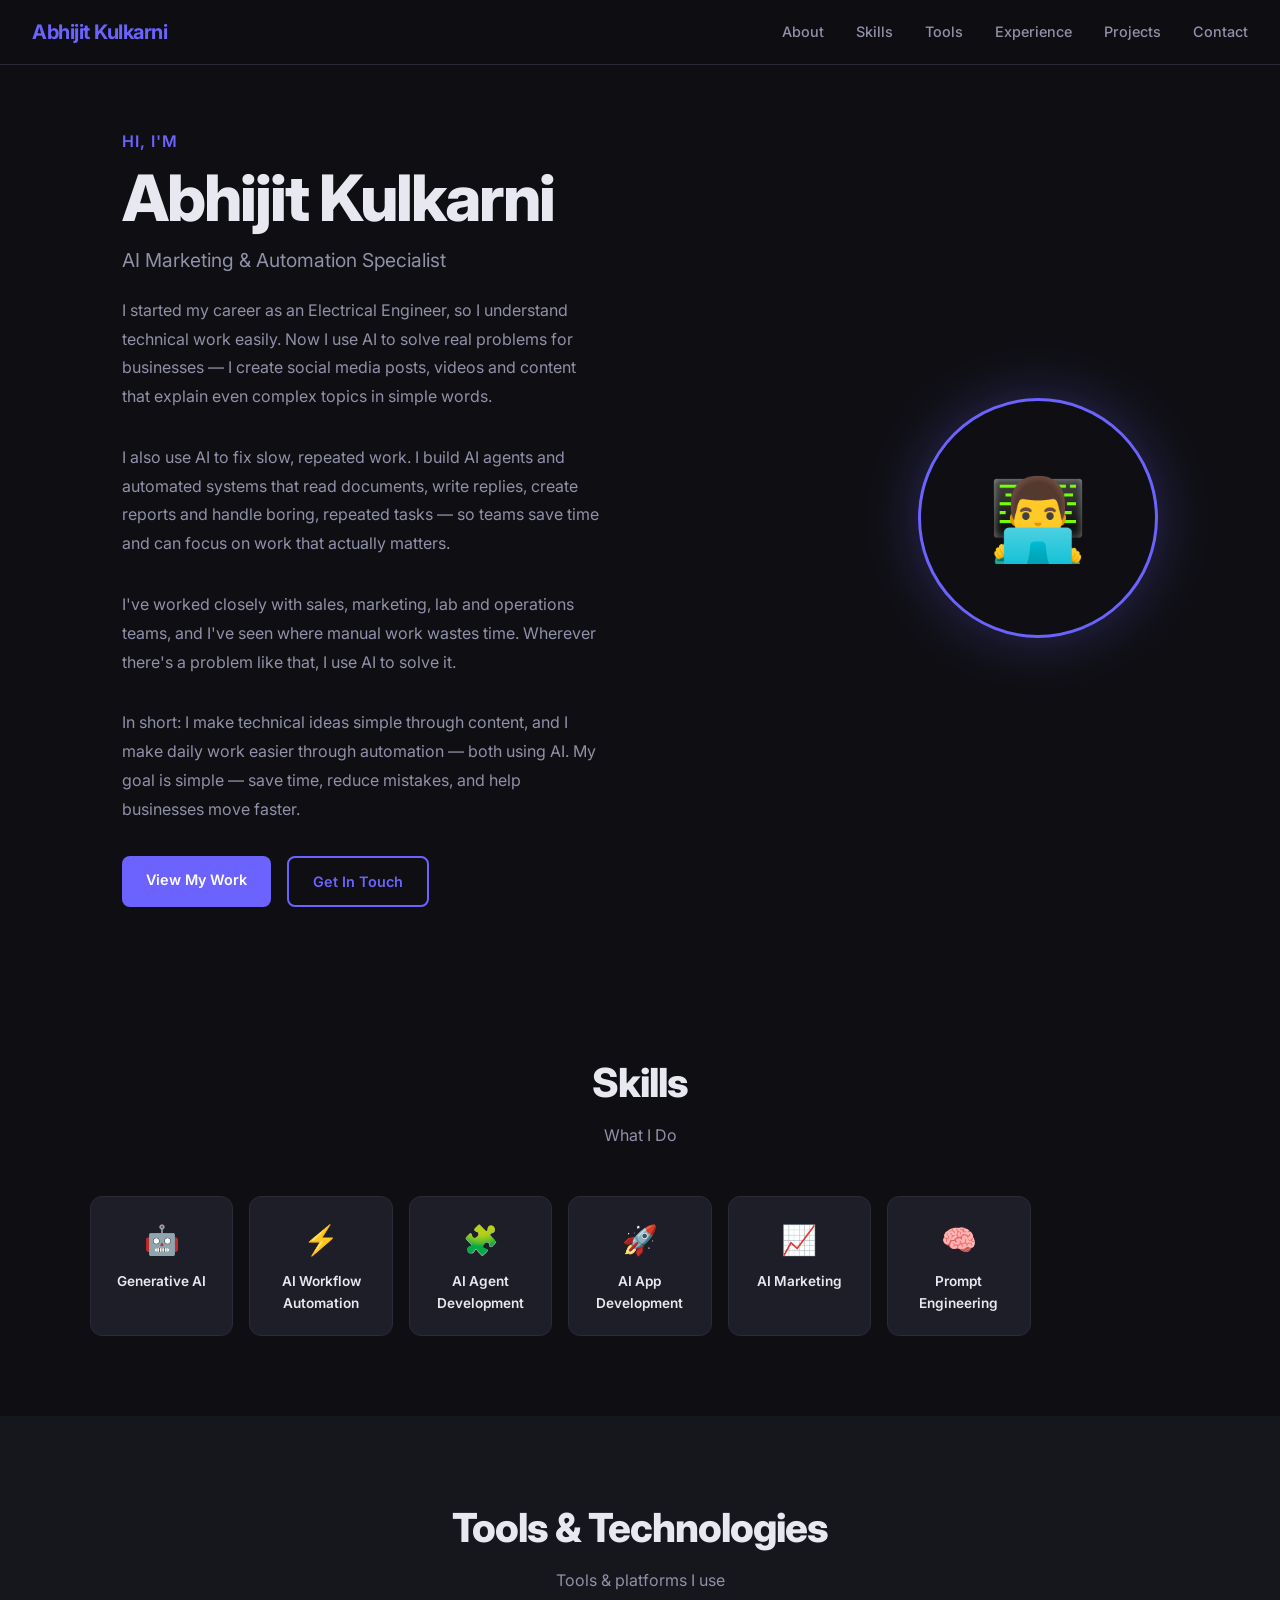
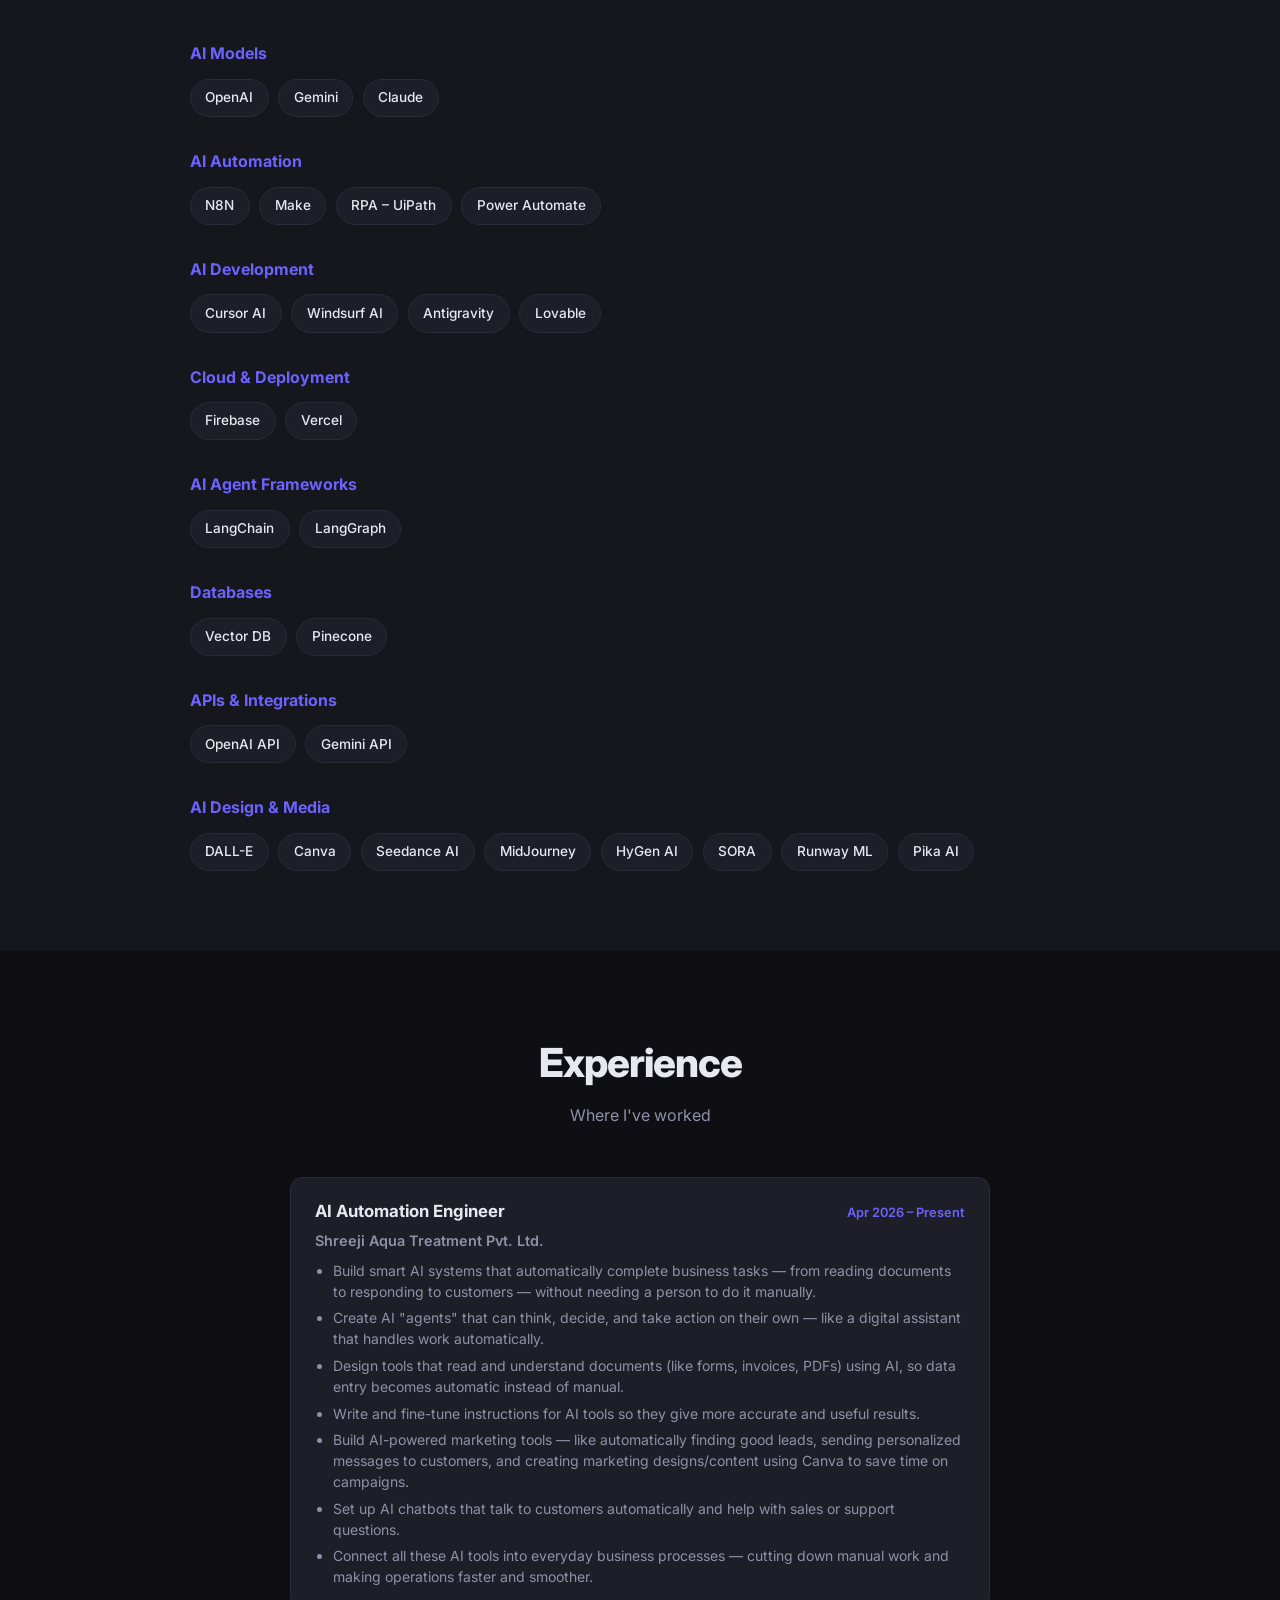
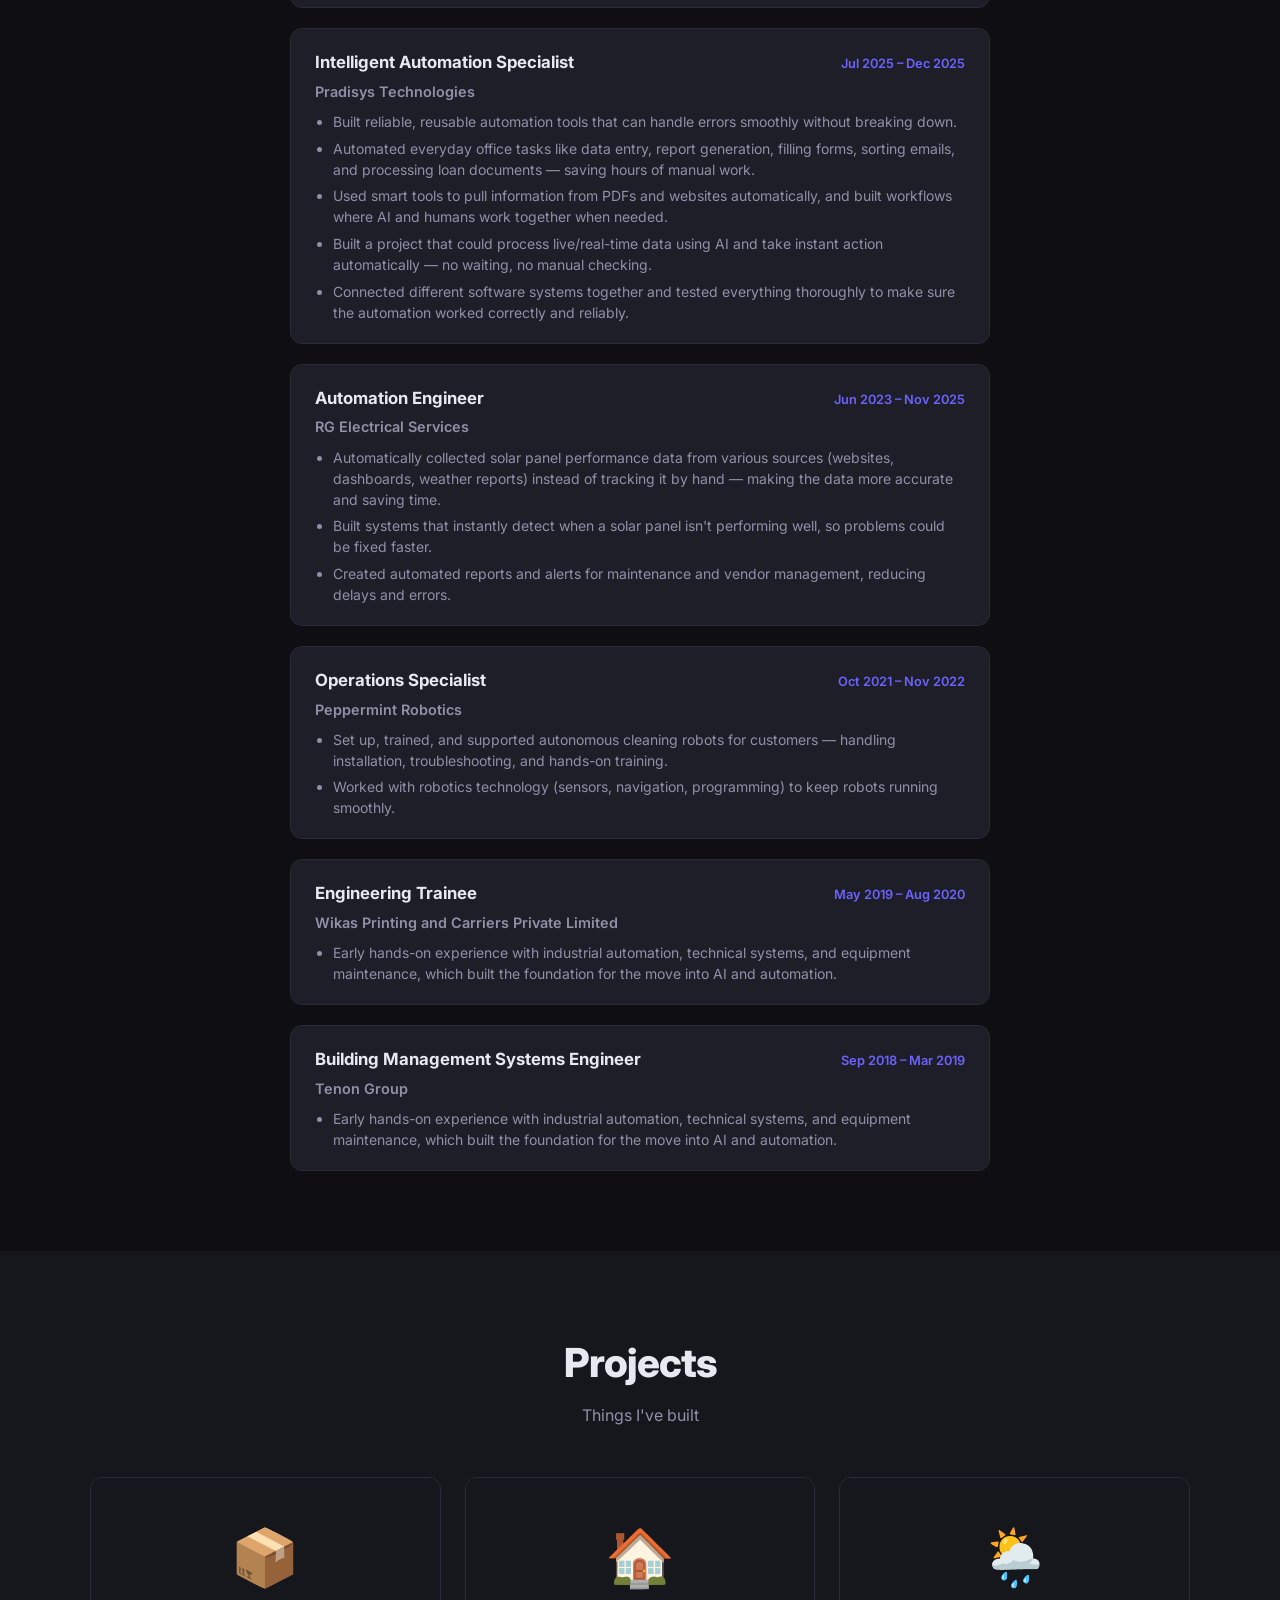
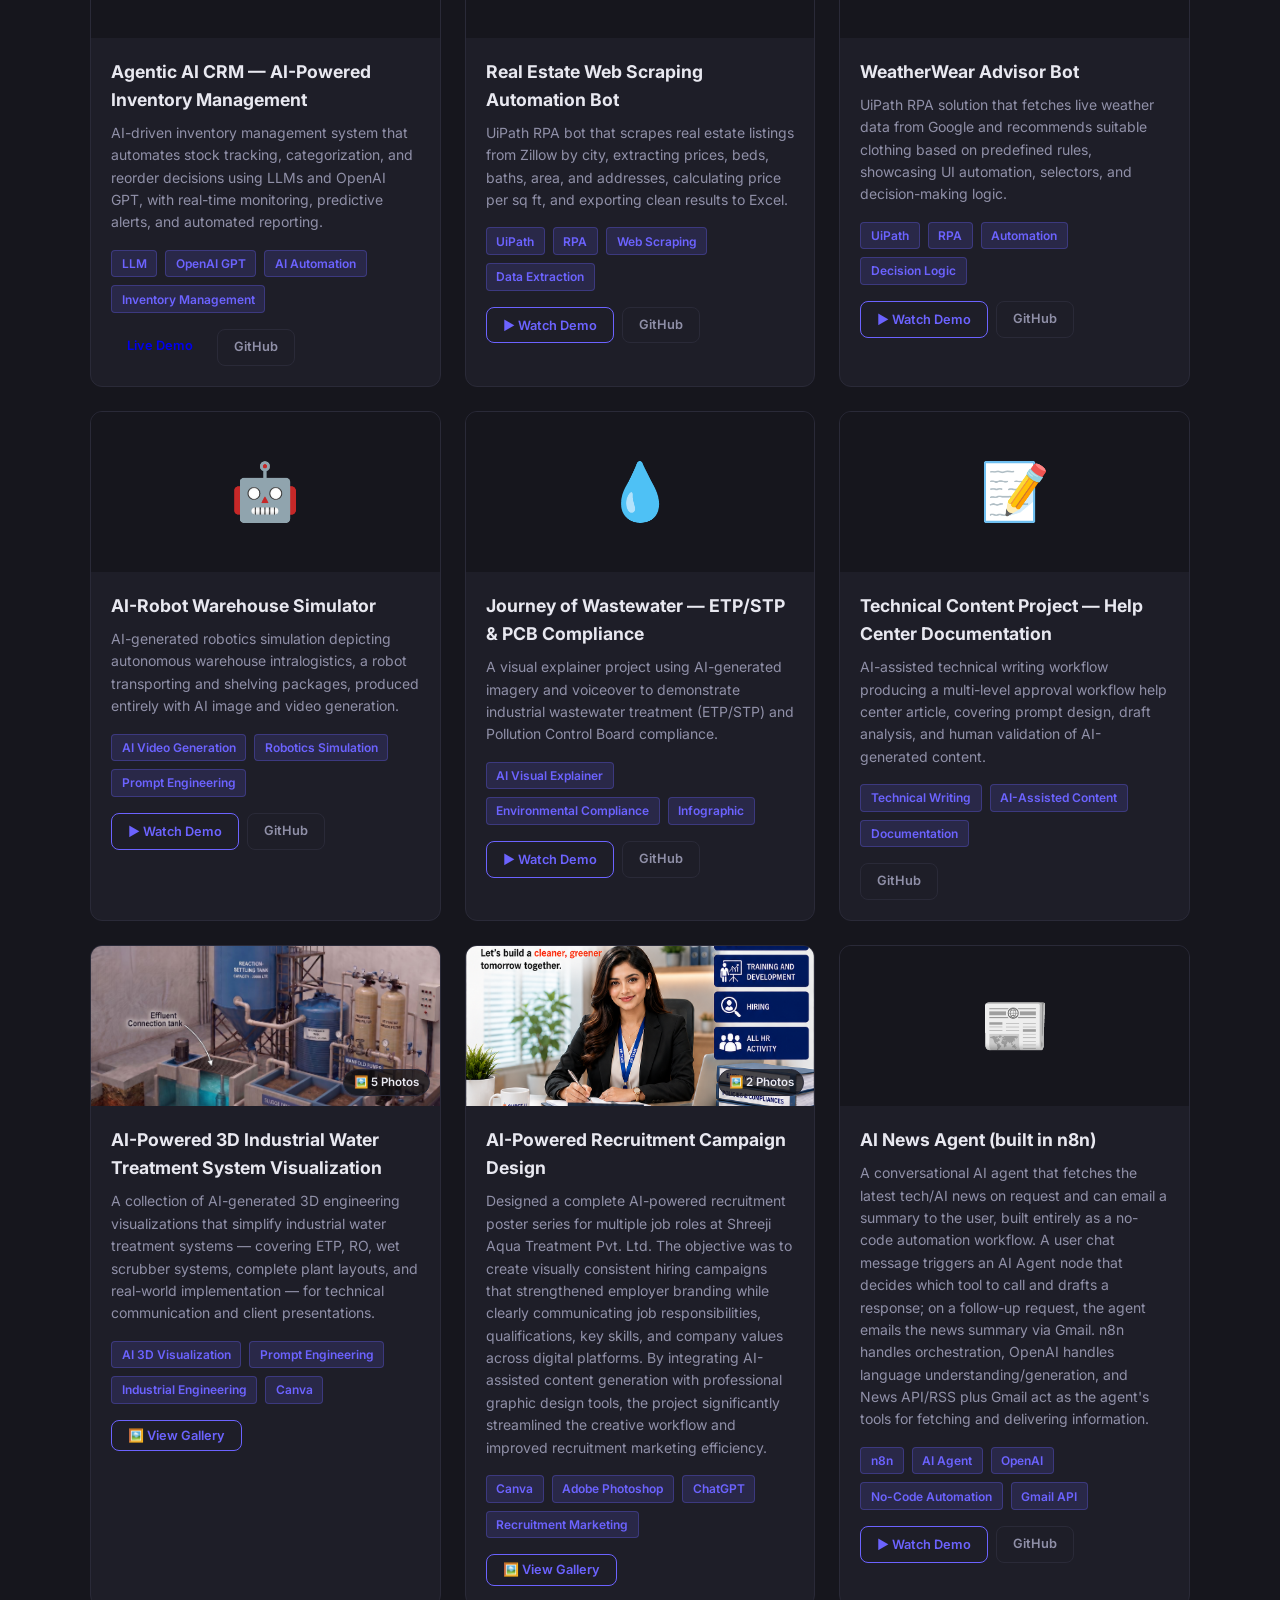
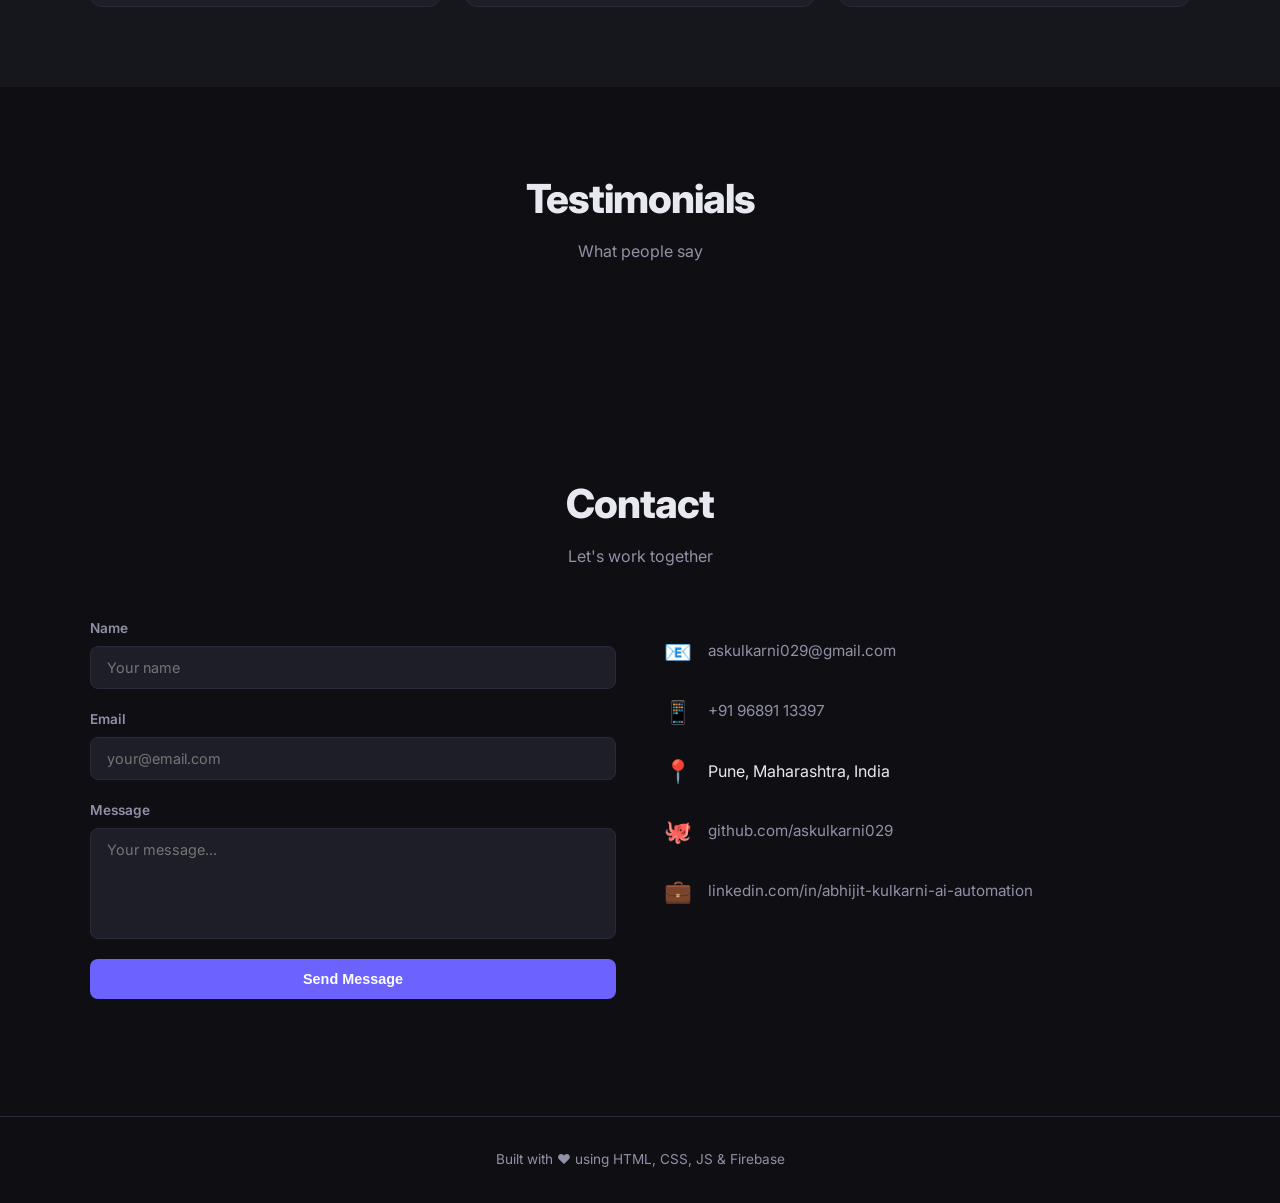
==== commit fe1ef070: "Tweak career intro line wording in About bio Co-Authored-By: Claude Sonnet 5 <noreply@anthropic.com>" ====
--- a/index.html
+++ b/index.html
@@ -32,8 +32,9 @@
       <h1 class="hero-name">Abhijit Kulkarni</h1>
       <p class="hero-role">AI Marketing & Automation Specialist</p>
       <p class="hero-bio">
-        I started as an electrical engineer, so I understand technical work
-        easily. Now I use AI to solve real problems for businesses — I create
+        I started my career as an Electrical Engineer, so I understand
+        technical work easily. Now I use AI to solve real problems for
+        businesses — I create
         social media posts, videos and content that explain even complex
         topics in simple words.
       </p>
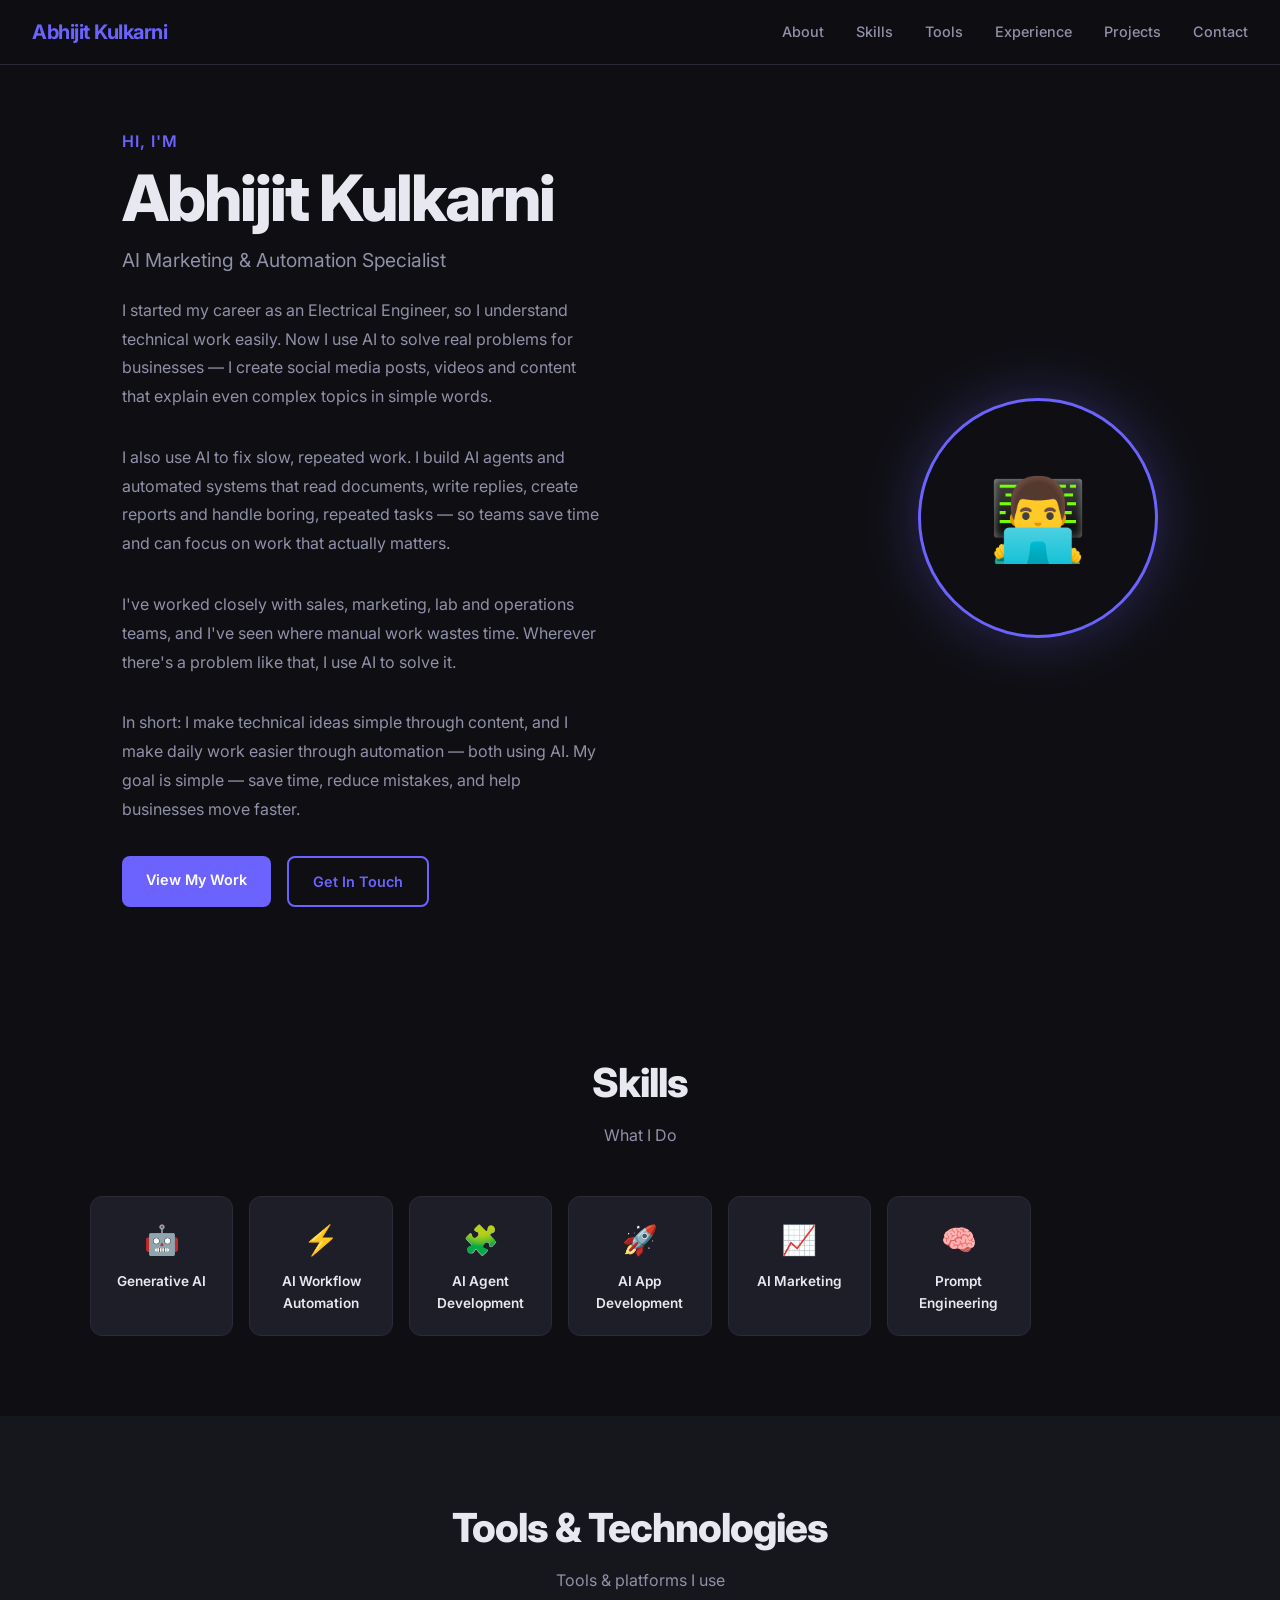
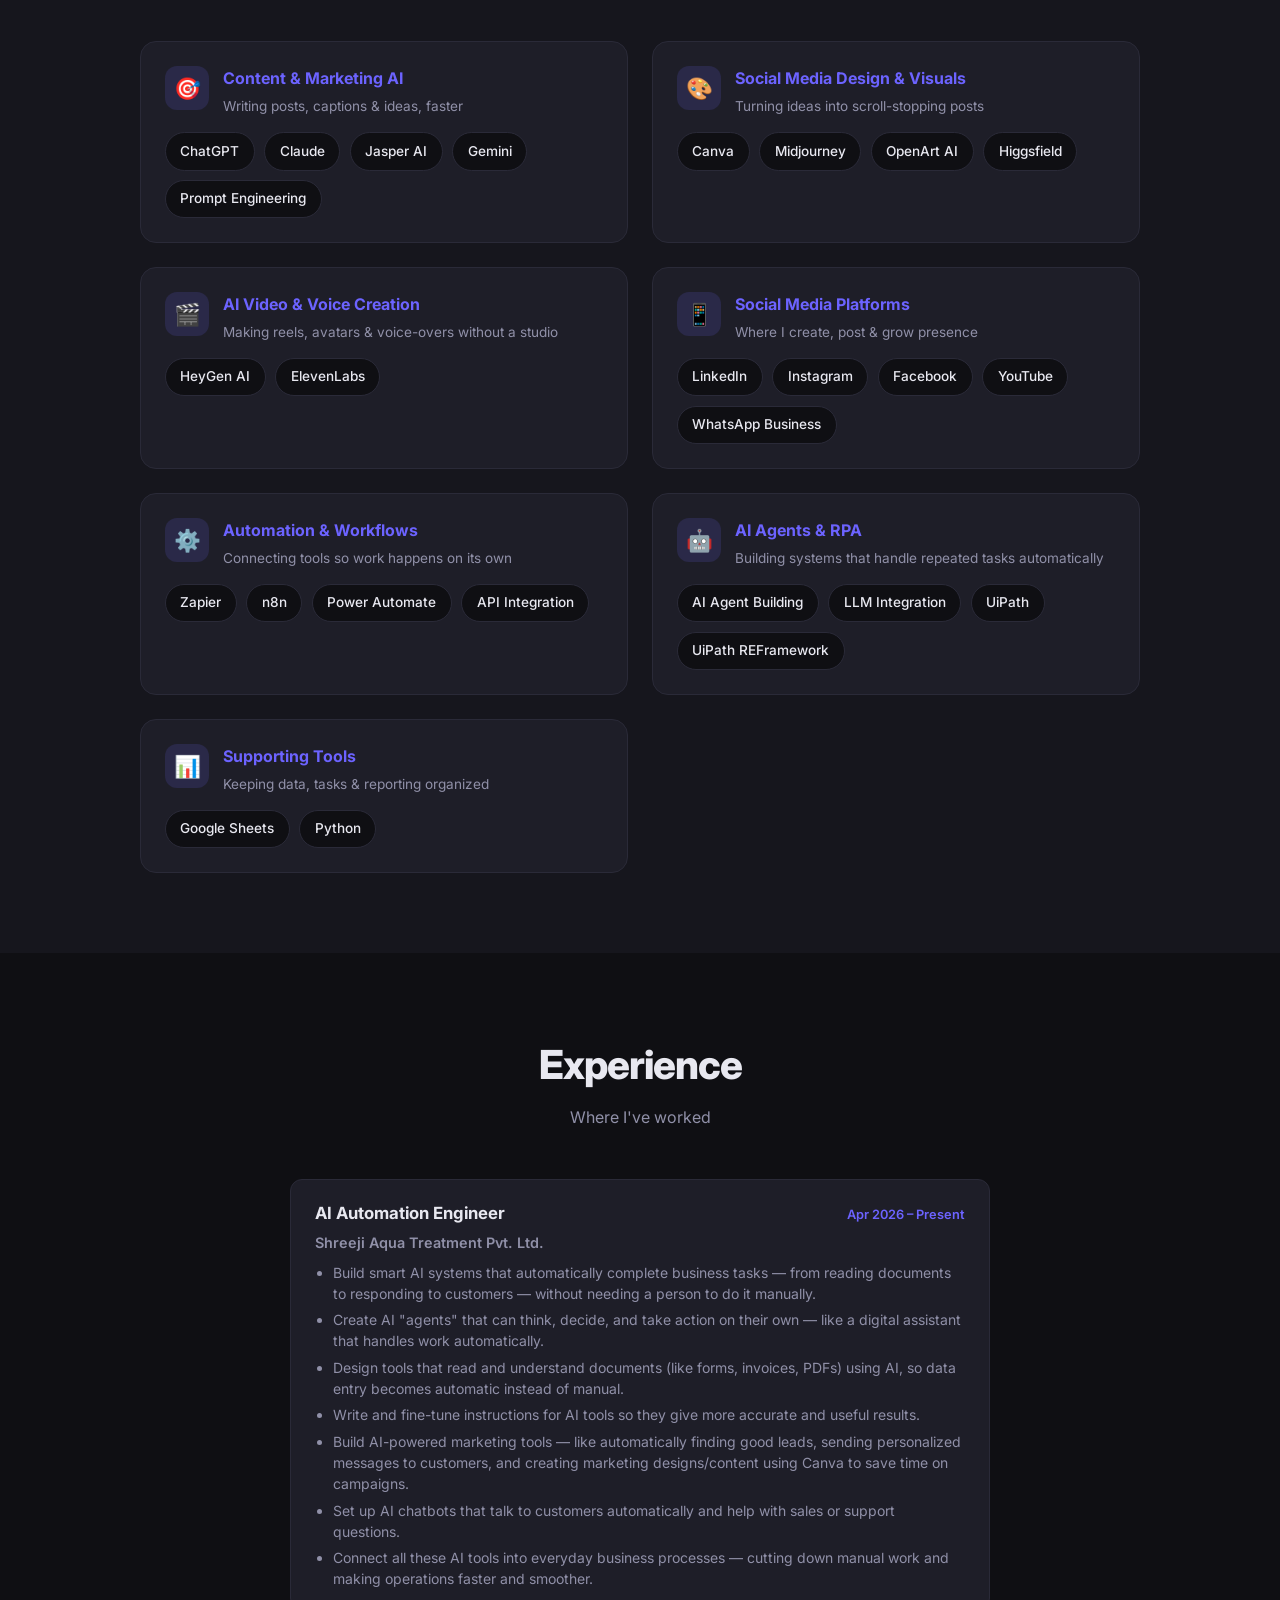
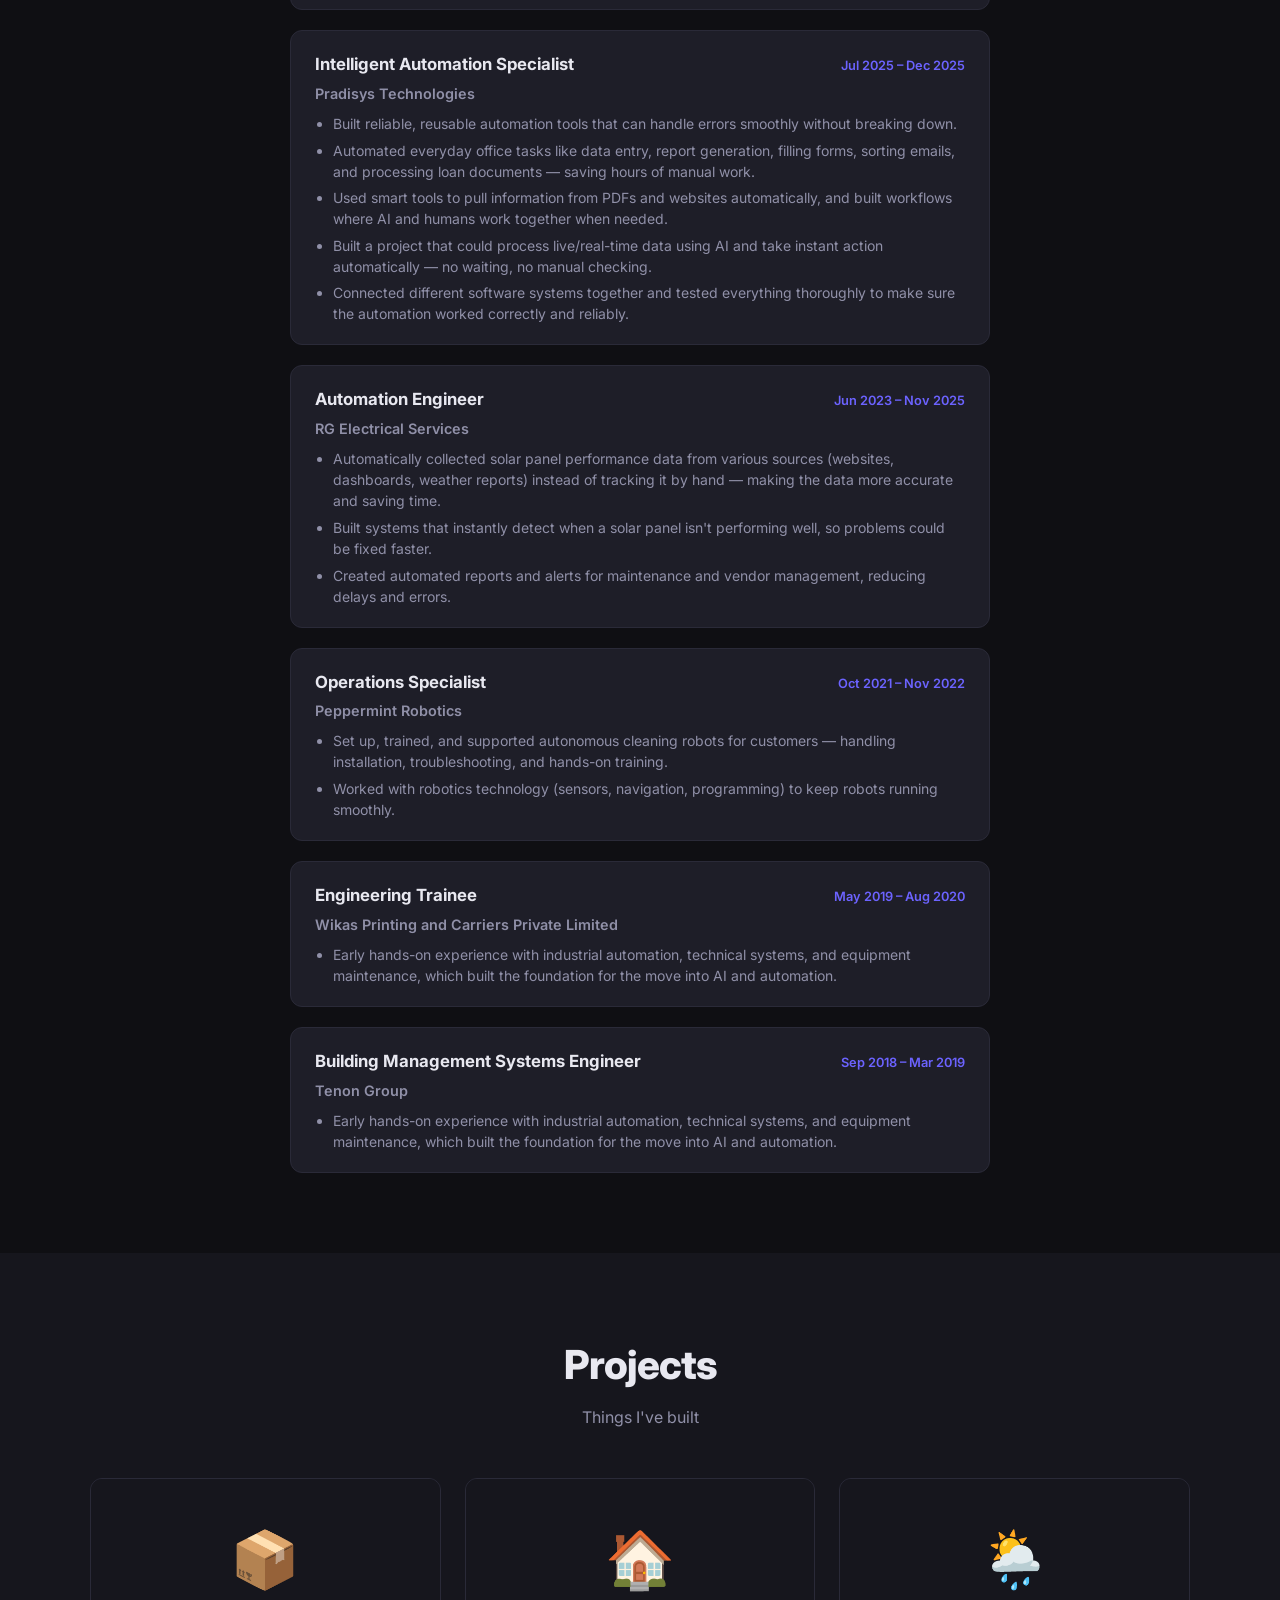
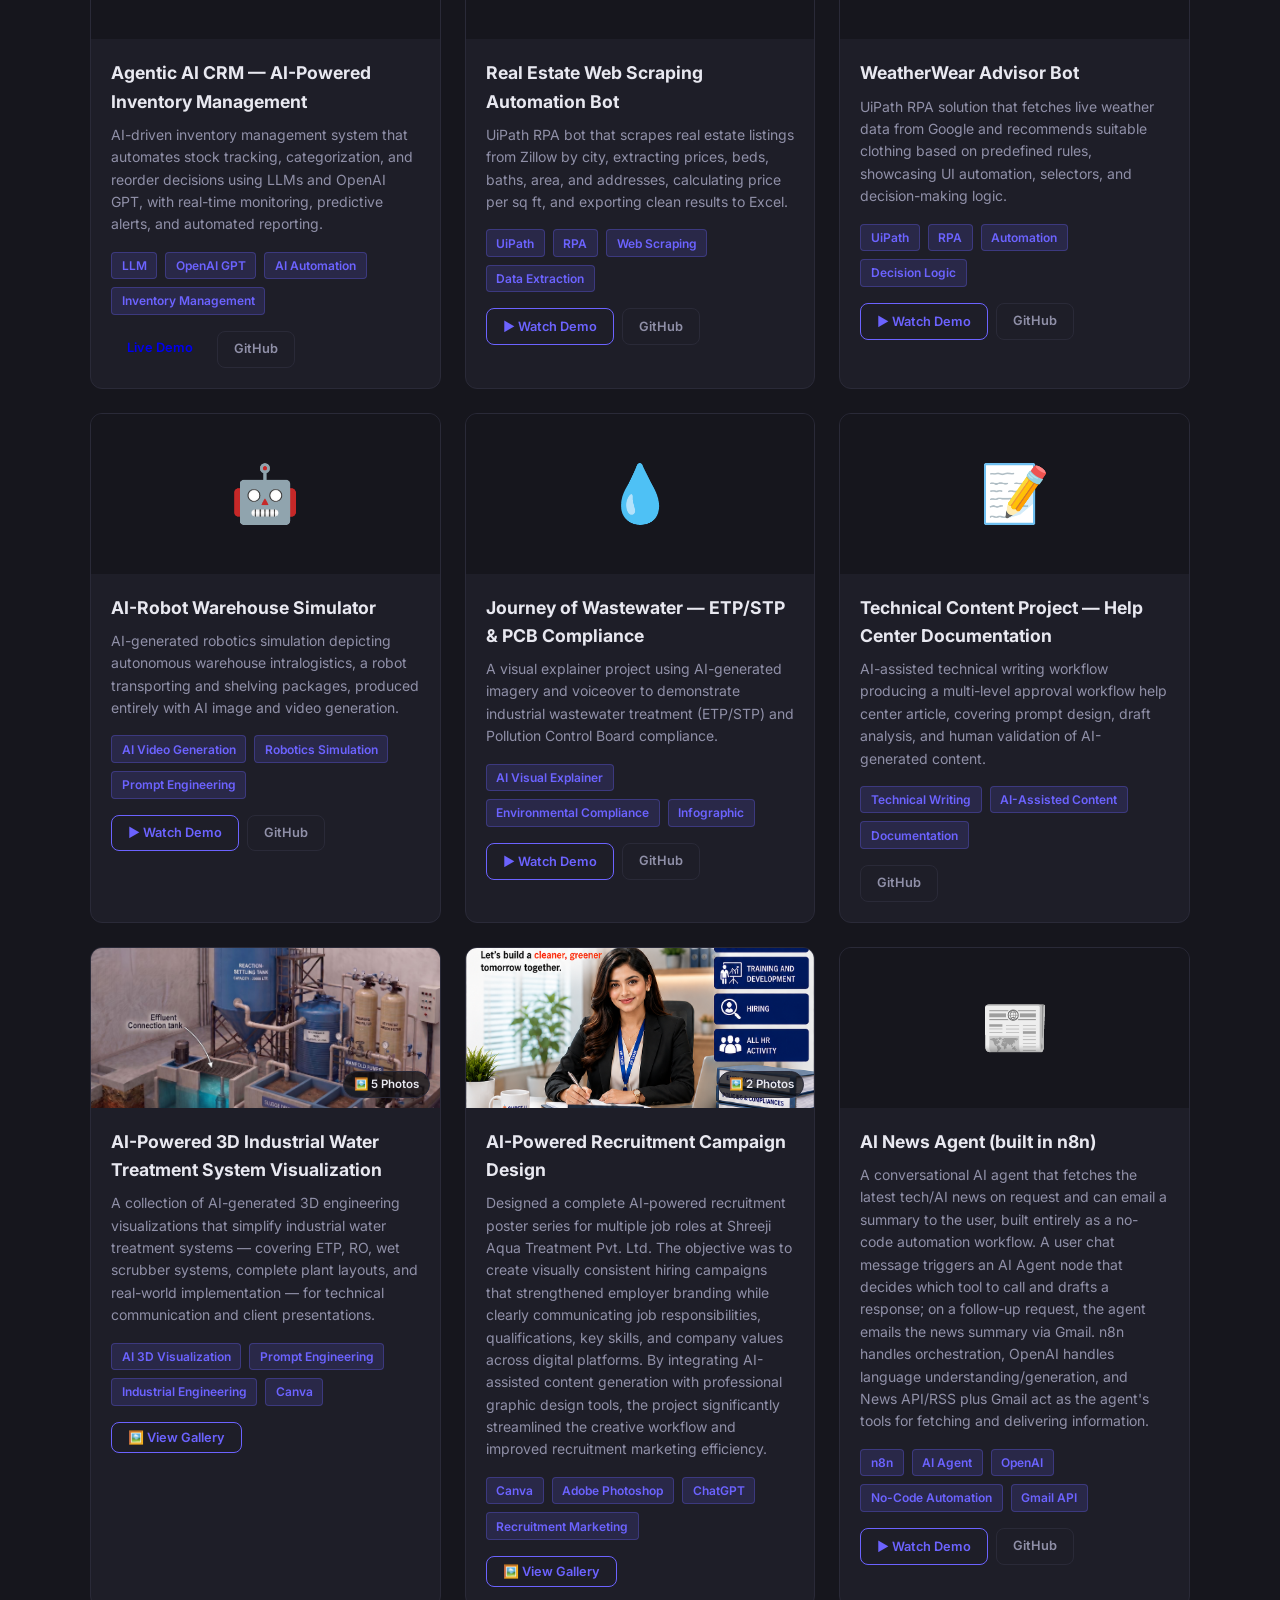
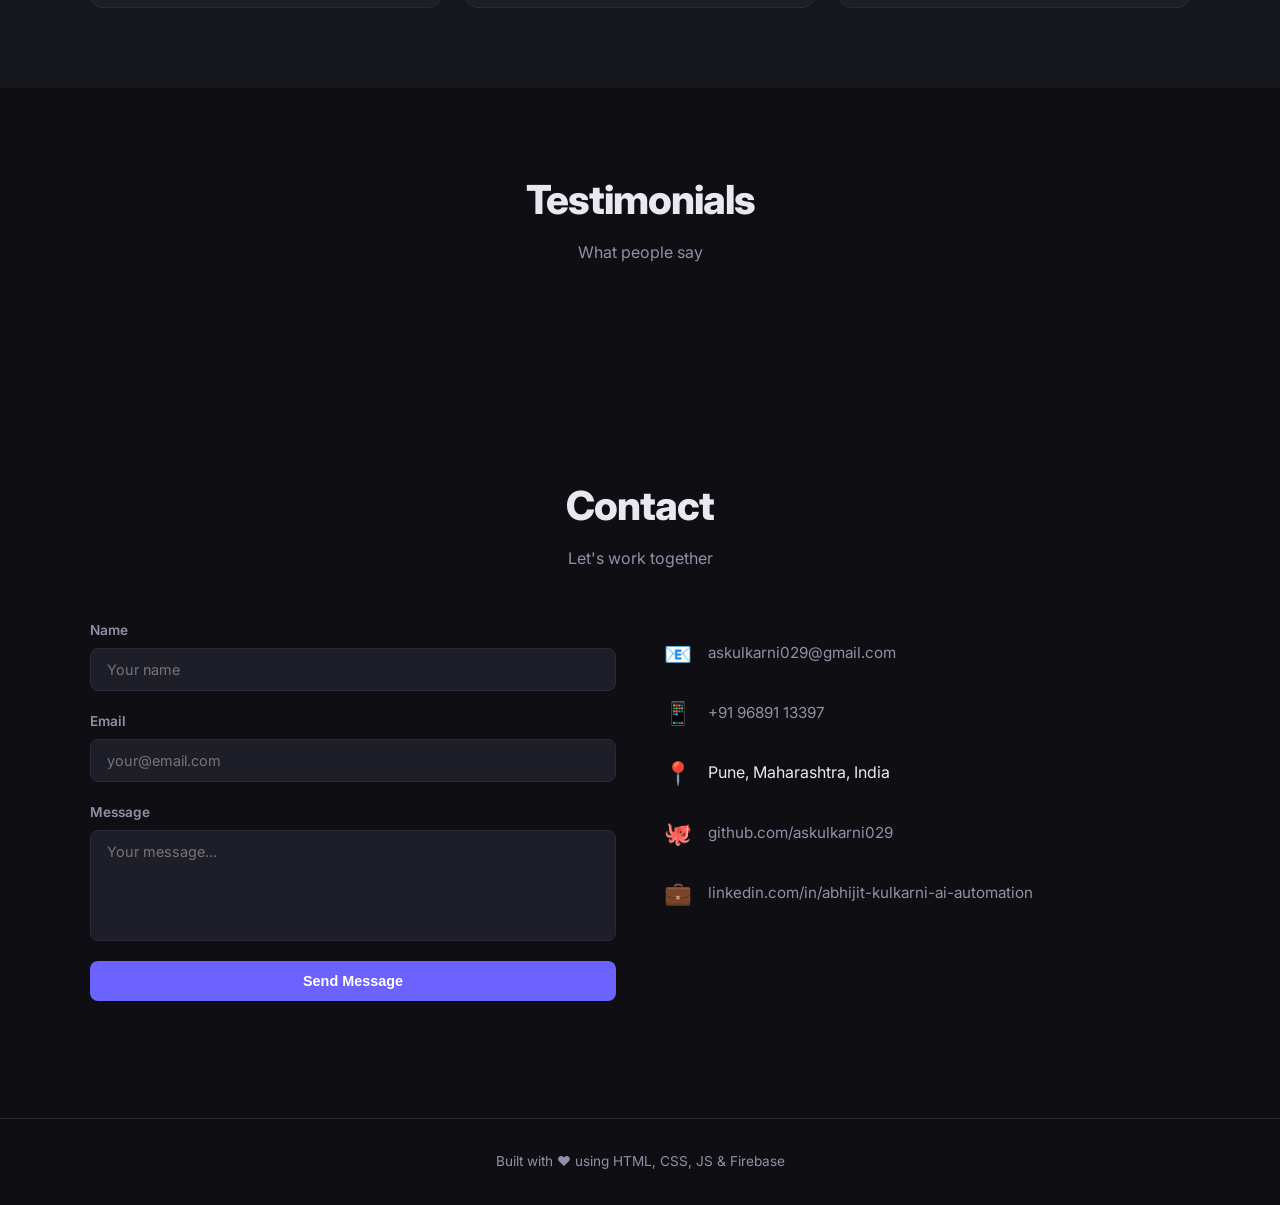
==== commit ab68a69e: "Revamp Tools & Technologies section with new categories and card styling Co-Authored-By: Claude Sonn" ====
--- a/index.html
+++ b/index.html
@@ -123,70 +123,106 @@
       <p class="section-sub">Tools &amp; platforms I use</p>
       <div class="tools-categories">
         <div class="tools-category">
-          <h3 class="tools-category-title">AI Models</h3>
-          <div class="tools-tags">
-            <span class="tool-tag">OpenAI</span>
+          <div class="tools-category-head">
+            <span class="tools-category-icon">🎯</span>
+            <div>
+              <h3 class="tools-category-title">Content &amp; Marketing AI</h3>
+              <p class="tools-category-desc">Writing posts, captions &amp; ideas, faster</p>
+            </div>
+          </div>
+          <div class="tools-tags">
+            <span class="tool-tag">ChatGPT</span>
+            <span class="tool-tag">Claude</span>
+            <span class="tool-tag">Jasper AI</span>
             <span class="tool-tag">Gemini</span>
-            <span class="tool-tag">Claude</span>
-          </div>
-        </div>
-        <div class="tools-category">
-          <h3 class="tools-category-title">AI Automation</h3>
-          <div class="tools-tags">
-            <span class="tool-tag">N8N</span>
-            <span class="tool-tag">Make</span>
-            <span class="tool-tag">RPA – UiPath</span>
+            <span class="tool-tag">Prompt Engineering</span>
+          </div>
+        </div>
+        <div class="tools-category">
+          <div class="tools-category-head">
+            <span class="tools-category-icon">🎨</span>
+            <div>
+              <h3 class="tools-category-title">Social Media Design &amp; Visuals</h3>
+              <p class="tools-category-desc">Turning ideas into scroll-stopping posts</p>
+            </div>
+          </div>
+          <div class="tools-tags">
+            <span class="tool-tag">Canva</span>
+            <span class="tool-tag">Midjourney</span>
+            <span class="tool-tag">OpenArt AI</span>
+            <span class="tool-tag">Higgsfield</span>
+          </div>
+        </div>
+        <div class="tools-category">
+          <div class="tools-category-head">
+            <span class="tools-category-icon">🎬</span>
+            <div>
+              <h3 class="tools-category-title">AI Video &amp; Voice Creation</h3>
+              <p class="tools-category-desc">Making reels, avatars &amp; voice-overs without a studio</p>
+            </div>
+          </div>
+          <div class="tools-tags">
+            <span class="tool-tag">HeyGen AI</span>
+            <span class="tool-tag">ElevenLabs</span>
+          </div>
+        </div>
+        <div class="tools-category">
+          <div class="tools-category-head">
+            <span class="tools-category-icon">📱</span>
+            <div>
+              <h3 class="tools-category-title">Social Media Platforms</h3>
+              <p class="tools-category-desc">Where I create, post &amp; grow presence</p>
+            </div>
+          </div>
+          <div class="tools-tags">
+            <span class="tool-tag">LinkedIn</span>
+            <span class="tool-tag">Instagram</span>
+            <span class="tool-tag">Facebook</span>
+            <span class="tool-tag">YouTube</span>
+            <span class="tool-tag">WhatsApp Business</span>
+          </div>
+        </div>
+        <div class="tools-category">
+          <div class="tools-category-head">
+            <span class="tools-category-icon">⚙️</span>
+            <div>
+              <h3 class="tools-category-title">Automation &amp; Workflows</h3>
+              <p class="tools-category-desc">Connecting tools so work happens on its own</p>
+            </div>
+          </div>
+          <div class="tools-tags">
+            <span class="tool-tag">Zapier</span>
+            <span class="tool-tag">n8n</span>
             <span class="tool-tag">Power Automate</span>
-          </div>
-        </div>
-        <div class="tools-category">
-          <h3 class="tools-category-title">AI Development</h3>
-          <div class="tools-tags">
-            <span class="tool-tag">Cursor AI</span>
-            <span class="tool-tag">Windsurf AI</span>
-            <span class="tool-tag">Antigravity</span>
-            <span class="tool-tag">Lovable</span>
-          </div>
-        </div>
-        <div class="tools-category">
-          <h3 class="tools-category-title">Cloud &amp; Deployment</h3>
-          <div class="tools-tags">
-            <span class="tool-tag">Firebase</span>
-            <span class="tool-tag">Vercel</span>
-          </div>
-        </div>
-        <div class="tools-category">
-          <h3 class="tools-category-title">AI Agent Frameworks</h3>
-          <div class="tools-tags">
-            <span class="tool-tag">LangChain</span>
-            <span class="tool-tag">LangGraph</span>
-          </div>
-        </div>
-        <div class="tools-category">
-          <h3 class="tools-category-title">Databases</h3>
-          <div class="tools-tags">
-            <span class="tool-tag">Vector DB</span>
-            <span class="tool-tag">Pinecone</span>
-          </div>
-        </div>
-        <div class="tools-category">
-          <h3 class="tools-category-title">APIs &amp; Integrations</h3>
-          <div class="tools-tags">
-            <span class="tool-tag">OpenAI API</span>
-            <span class="tool-tag">Gemini API</span>
-          </div>
-        </div>
-        <div class="tools-category">
-          <h3 class="tools-category-title">AI Design &amp; Media</h3>
-          <div class="tools-tags">
-            <span class="tool-tag">DALL-E</span>
-            <span class="tool-tag">Canva</span>
-            <span class="tool-tag">Seedance AI</span>
-            <span class="tool-tag">MidJourney</span>
-            <span class="tool-tag">HyGen AI</span>
-            <span class="tool-tag">SORA</span>
-            <span class="tool-tag">Runway ML</span>
-            <span class="tool-tag">Pika AI</span>
+            <span class="tool-tag">API Integration</span>
+          </div>
+        </div>
+        <div class="tools-category">
+          <div class="tools-category-head">
+            <span class="tools-category-icon">🤖</span>
+            <div>
+              <h3 class="tools-category-title">AI Agents &amp; RPA</h3>
+              <p class="tools-category-desc">Building systems that handle repeated tasks automatically</p>
+            </div>
+          </div>
+          <div class="tools-tags">
+            <span class="tool-tag">AI Agent Building</span>
+            <span class="tool-tag">LLM Integration</span>
+            <span class="tool-tag">UiPath</span>
+            <span class="tool-tag">UiPath REFramework</span>
+          </div>
+        </div>
+        <div class="tools-category">
+          <div class="tools-category-head">
+            <span class="tools-category-icon">📊</span>
+            <div>
+              <h3 class="tools-category-title">Supporting Tools</h3>
+              <p class="tools-category-desc">Keeping data, tasks &amp; reporting organized</p>
+            </div>
+          </div>
+          <div class="tools-tags">
+            <span class="tool-tag">Google Sheets</span>
+            <span class="tool-tag">Python</span>
           </div>
         </div>
       </div>
--- a/style.css
+++ b/style.css
@@ -289,37 +289,81 @@
 
 /* ── TOOLS ── */
 .tools-categories {
-  display: flex;
-  flex-direction: column;
-  gap: 2rem;
-  max-width: 900px;
+  display: grid;
+  grid-template-columns: repeat(2, minmax(0, 1fr));
+  gap: 1.5rem;
+  max-width: 1000px;
   margin: 0 auto;
+}
+
+@media (max-width: 720px) {
+  .tools-categories { grid-template-columns: 1fr; }
+}
+
+.tools-category {
+  background: var(--card);
+  border: 1px solid var(--border);
+  border-radius: 16px;
+  padding: 1.5rem;
+  transition: transform 0.25s, border-color 0.25s, box-shadow 0.25s;
+}
+
+.tools-category:hover {
+  transform: translateY(-4px);
+  border-color: var(--primary);
+  box-shadow: 0 12px 30px -15px rgba(0, 0, 0, 0.35);
+}
+
+.tools-category-head {
+  display: flex;
+  align-items: flex-start;
+  gap: 0.85rem;
+  margin-bottom: 1rem;
+}
+
+.tools-category-icon {
+  flex-shrink: 0;
+  display: flex;
+  align-items: center;
+  justify-content: center;
+  width: 2.75rem;
+  height: 2.75rem;
+  border-radius: 12px;
+  background: color-mix(in srgb, var(--primary) 15%, transparent);
+  font-size: 1.35rem;
 }
 
 .tools-category-title {
   font-size: 1rem;
   font-weight: 700;
   color: var(--primary);
-  margin-bottom: 0.75rem;
+  margin-bottom: 0.25rem;
+}
+
+.tools-category-desc {
+  font-size: 0.85rem;
+  color: var(--muted);
+  line-height: 1.5;
 }
 
 .tools-tags { display: flex; flex-wrap: wrap; gap: 0.6rem; }
 
 .tool-tag {
-  background: var(--card);
+  background: var(--bg);
   border: 1px solid var(--border);
   color: var(--text);
   padding: 0.45rem 0.9rem;
   border-radius: 20px;
   font-size: 0.85rem;
   font-weight: 500;
-  transition: transform 0.2s, border-color 0.2s, color 0.2s;
+  transition: transform 0.2s, border-color 0.2s, color 0.2s, background 0.2s;
 }
 
 .tool-tag:hover {
   transform: translateY(-2px);
   border-color: var(--primary);
   color: var(--primary);
+  background: color-mix(in srgb, var(--primary) 10%, transparent);
 }
 
 /* ── PROJECTS ── */
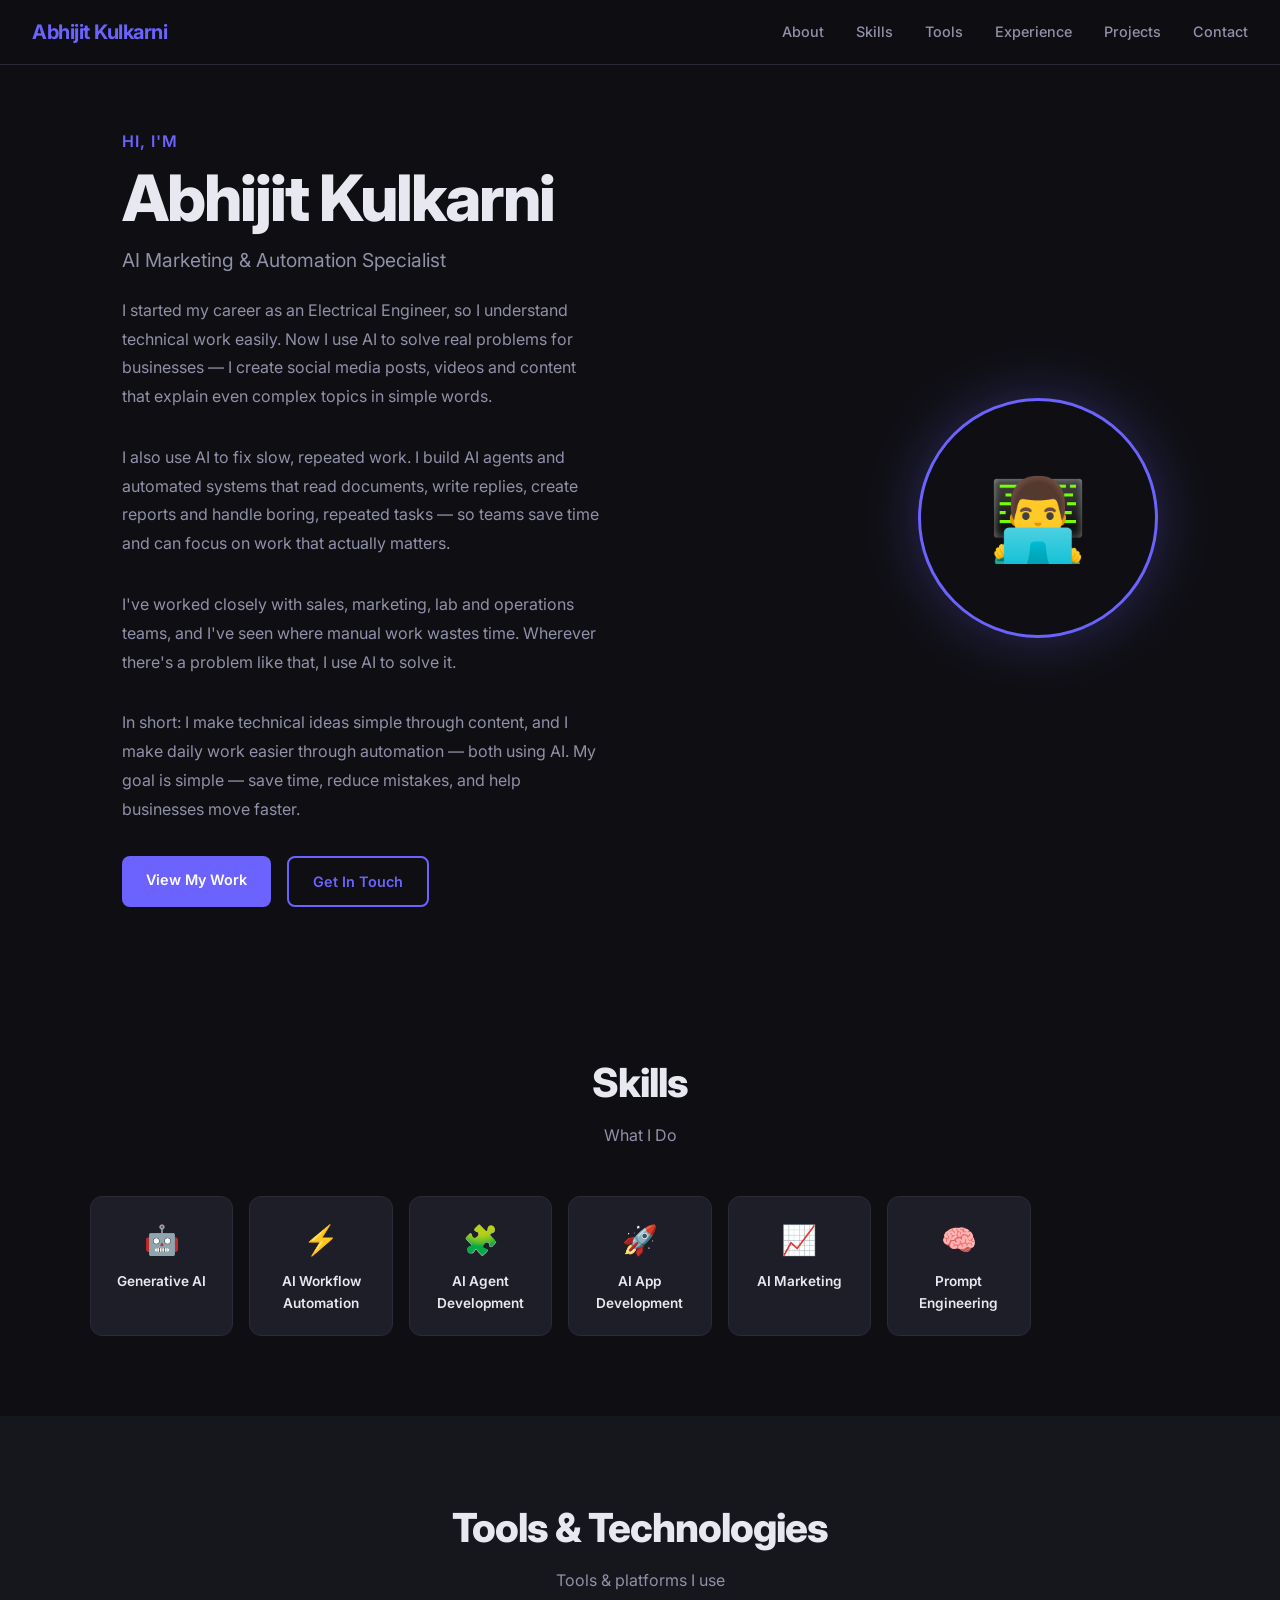
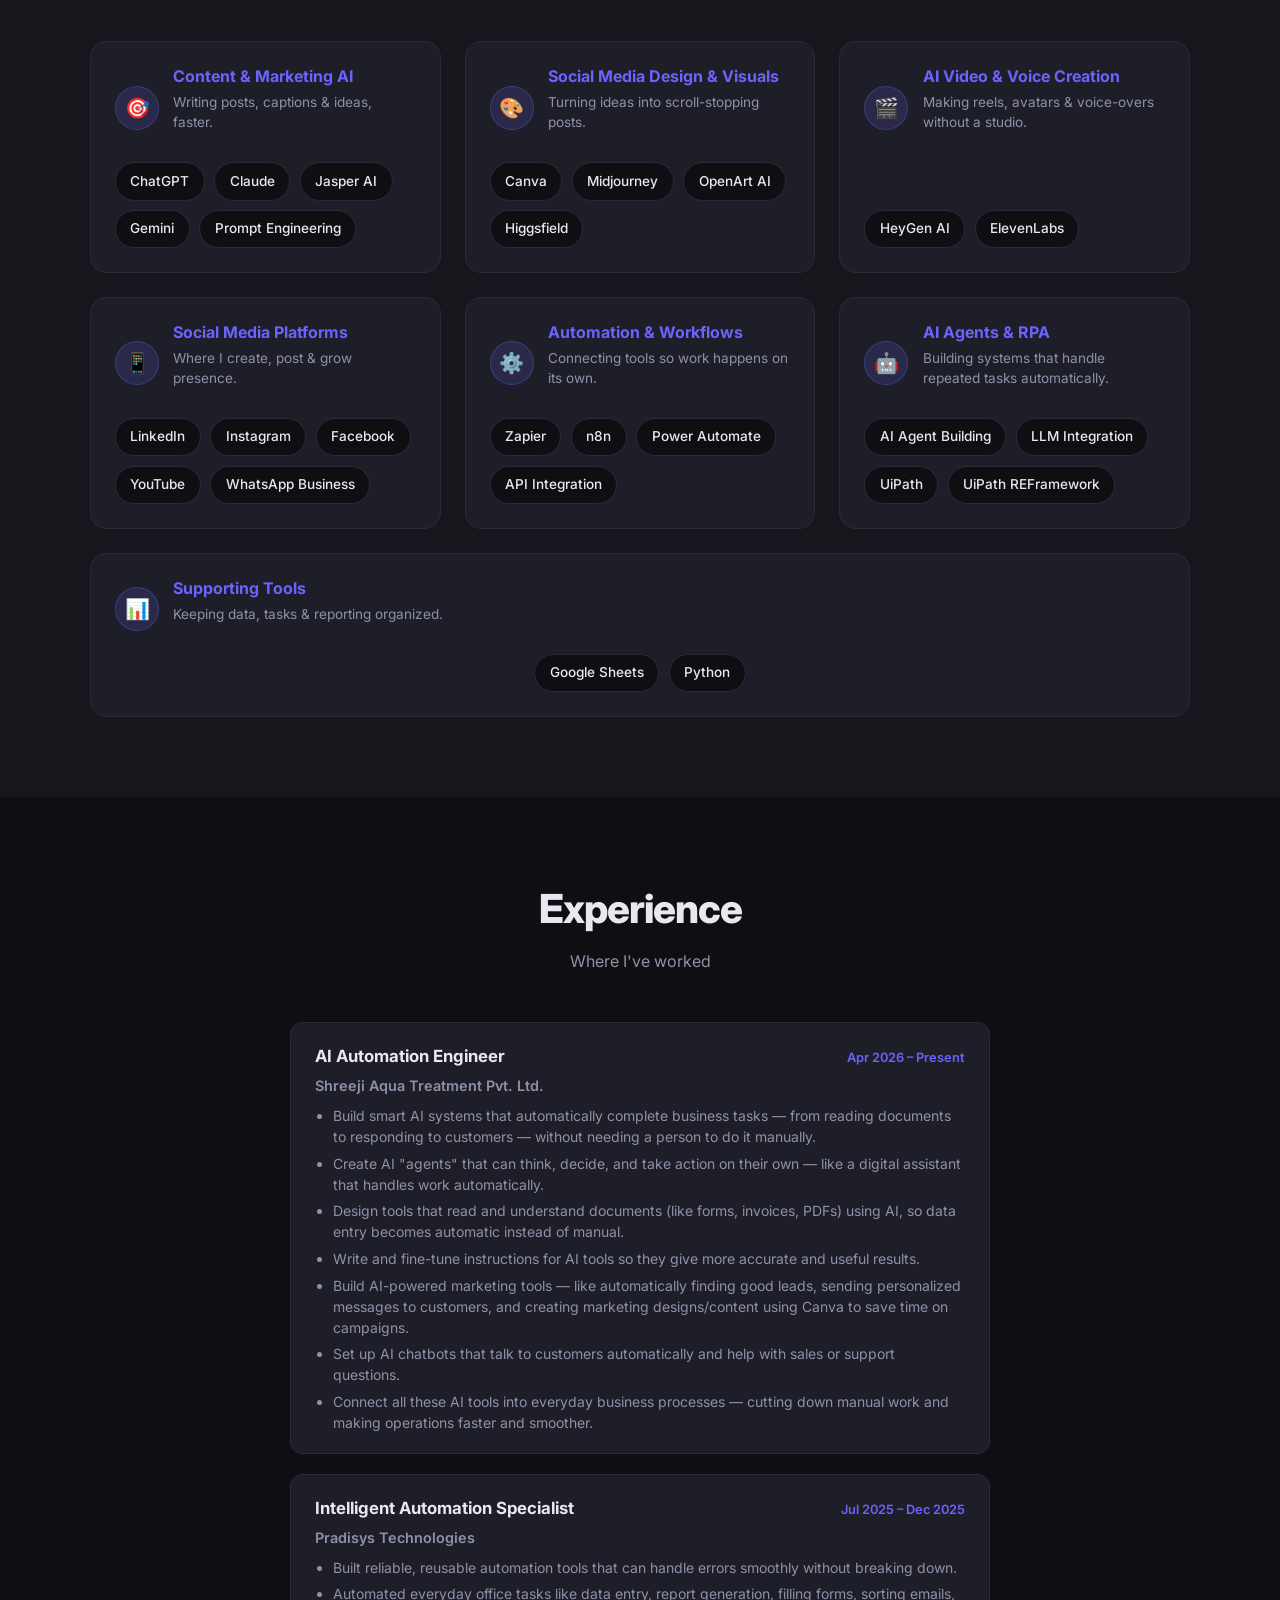
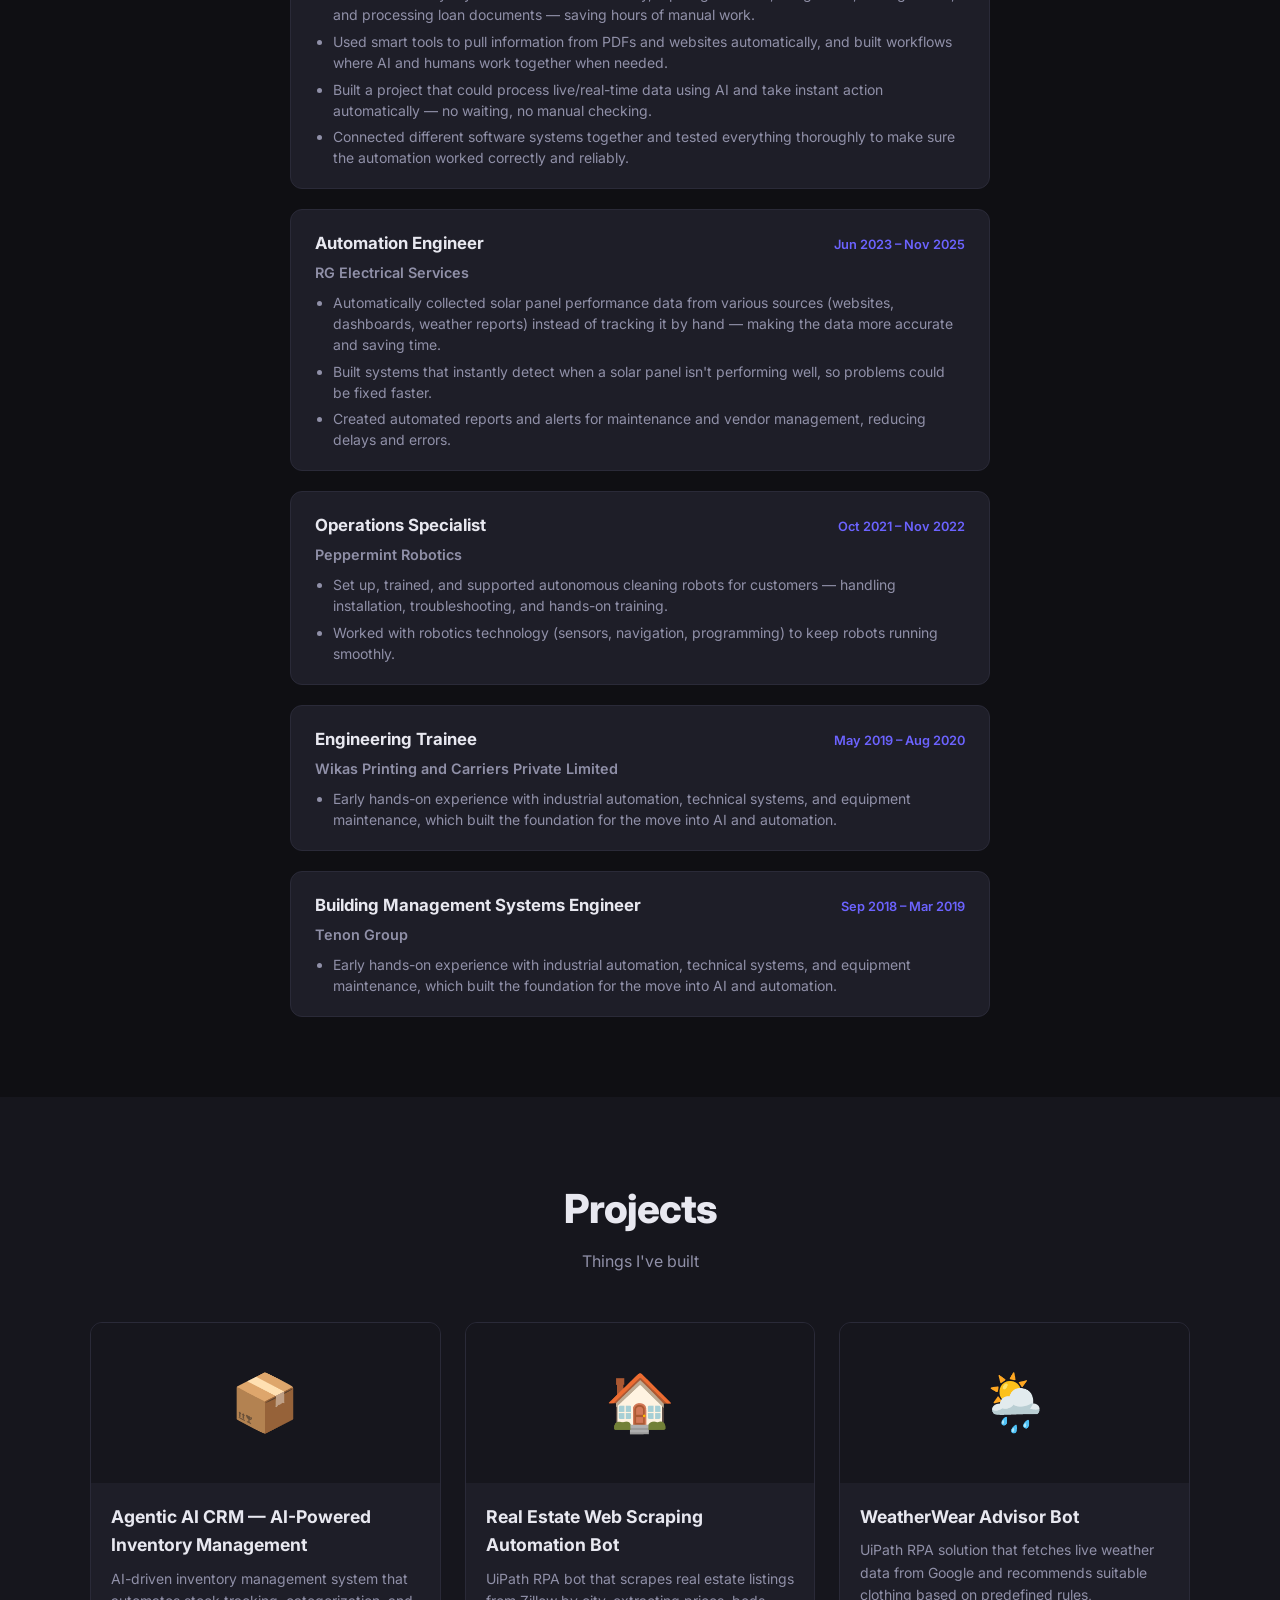
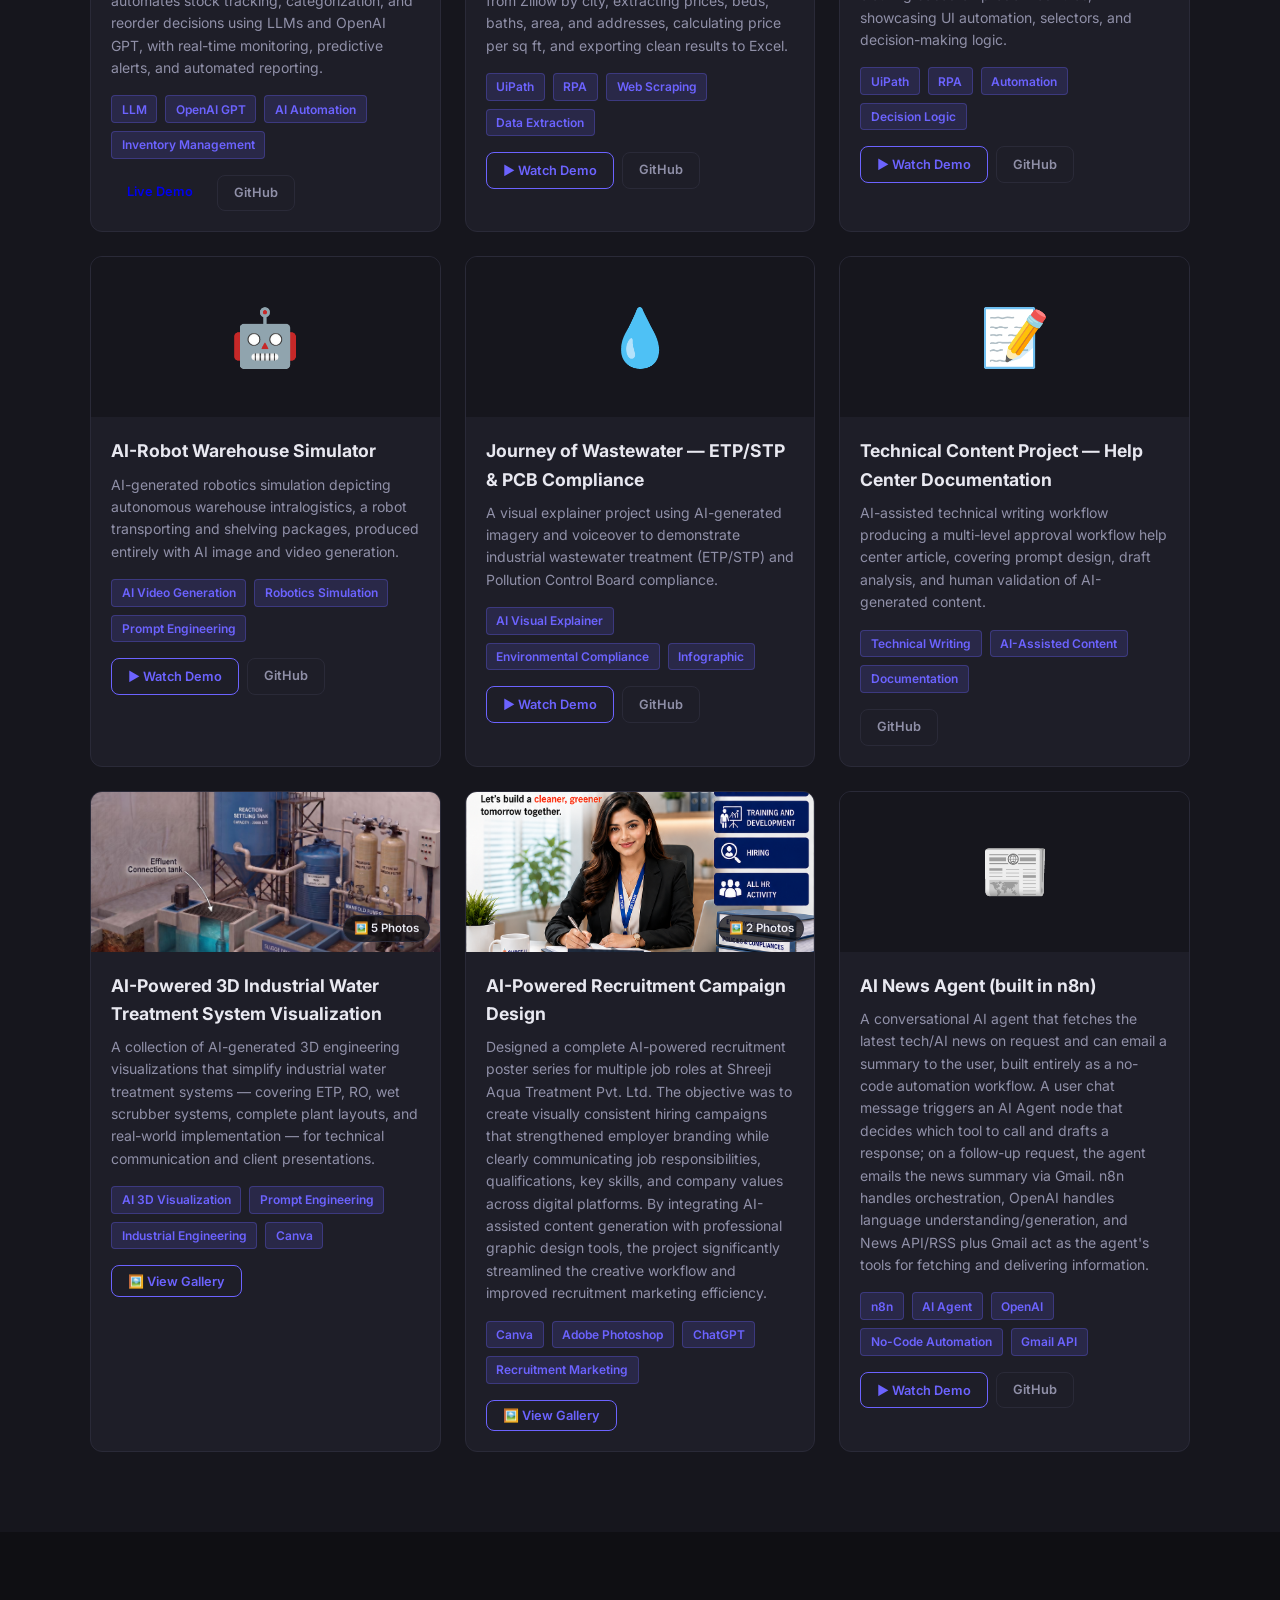
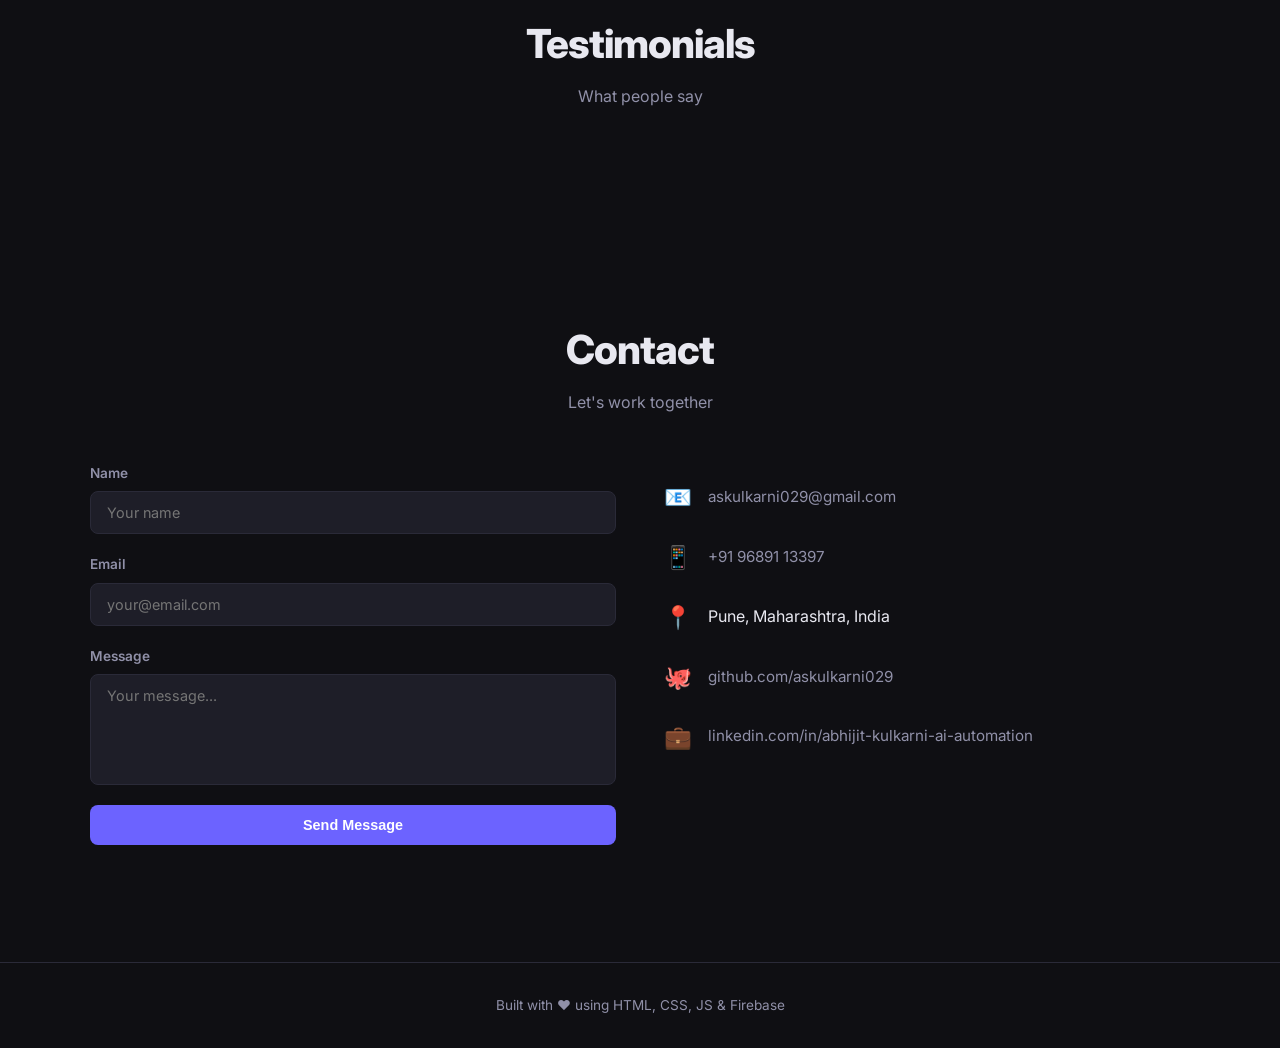
==== commit 8793b366: "Fix Tools & Technologies card icons and punctuation consistency - Replace unsupported color-mix() ic" ====
--- a/index.html
+++ b/index.html
@@ -125,9 +125,9 @@
         <div class="tools-category">
           <div class="tools-category-head">
             <span class="tools-category-icon">🎯</span>
-            <div>
+            <div class="tools-category-body">
               <h3 class="tools-category-title">Content &amp; Marketing AI</h3>
-              <p class="tools-category-desc">Writing posts, captions &amp; ideas, faster</p>
+              <p class="tools-category-desc">Writing posts, captions &amp; ideas, faster.</p>
             </div>
           </div>
           <div class="tools-tags">
@@ -141,9 +141,9 @@
         <div class="tools-category">
           <div class="tools-category-head">
             <span class="tools-category-icon">🎨</span>
-            <div>
+            <div class="tools-category-body">
               <h3 class="tools-category-title">Social Media Design &amp; Visuals</h3>
-              <p class="tools-category-desc">Turning ideas into scroll-stopping posts</p>
+              <p class="tools-category-desc">Turning ideas into scroll-stopping posts.</p>
             </div>
           </div>
           <div class="tools-tags">
@@ -156,9 +156,9 @@
         <div class="tools-category">
           <div class="tools-category-head">
             <span class="tools-category-icon">🎬</span>
-            <div>
+            <div class="tools-category-body">
               <h3 class="tools-category-title">AI Video &amp; Voice Creation</h3>
-              <p class="tools-category-desc">Making reels, avatars &amp; voice-overs without a studio</p>
+              <p class="tools-category-desc">Making reels, avatars &amp; voice-overs without a studio.</p>
             </div>
           </div>
           <div class="tools-tags">
@@ -169,9 +169,9 @@
         <div class="tools-category">
           <div class="tools-category-head">
             <span class="tools-category-icon">📱</span>
-            <div>
+            <div class="tools-category-body">
               <h3 class="tools-category-title">Social Media Platforms</h3>
-              <p class="tools-category-desc">Where I create, post &amp; grow presence</p>
+              <p class="tools-category-desc">Where I create, post &amp; grow presence.</p>
             </div>
           </div>
           <div class="tools-tags">
@@ -185,9 +185,9 @@
         <div class="tools-category">
           <div class="tools-category-head">
             <span class="tools-category-icon">⚙️</span>
-            <div>
+            <div class="tools-category-body">
               <h3 class="tools-category-title">Automation &amp; Workflows</h3>
-              <p class="tools-category-desc">Connecting tools so work happens on its own</p>
+              <p class="tools-category-desc">Connecting tools so work happens on its own.</p>
             </div>
           </div>
           <div class="tools-tags">
@@ -200,9 +200,9 @@
         <div class="tools-category">
           <div class="tools-category-head">
             <span class="tools-category-icon">🤖</span>
-            <div>
+            <div class="tools-category-body">
               <h3 class="tools-category-title">AI Agents &amp; RPA</h3>
-              <p class="tools-category-desc">Building systems that handle repeated tasks automatically</p>
+              <p class="tools-category-desc">Building systems that handle repeated tasks automatically.</p>
             </div>
           </div>
           <div class="tools-tags">
@@ -215,9 +215,9 @@
         <div class="tools-category">
           <div class="tools-category-head">
             <span class="tools-category-icon">📊</span>
-            <div>
+            <div class="tools-category-body">
               <h3 class="tools-category-title">Supporting Tools</h3>
-              <p class="tools-category-desc">Keeping data, tasks &amp; reporting organized</p>
+              <p class="tools-category-desc">Keeping data, tasks &amp; reporting organized.</p>
             </div>
           </div>
           <div class="tools-tags">
--- a/style.css
+++ b/style.css
@@ -290,17 +290,34 @@
 /* ── TOOLS ── */
 .tools-categories {
   display: grid;
-  grid-template-columns: repeat(2, minmax(0, 1fr));
+  grid-template-columns: repeat(3, minmax(0, 1fr));
   gap: 1.5rem;
-  max-width: 1000px;
+  max-width: 1100px;
   margin: 0 auto;
-}
-
-@media (max-width: 720px) {
+  align-items: stretch;
+}
+
+@media (max-width: 980px) {
+  .tools-categories { grid-template-columns: repeat(2, minmax(0, 1fr)); }
+}
+
+@media (max-width: 600px) {
   .tools-categories { grid-template-columns: 1fr; }
 }
 
+/* Last card (odd one out) spans the full row so the grid never ends
+   with an awkward half-empty row */
+.tools-category:last-child {
+  grid-column: 1 / -1;
+}
+
+@media (max-width: 600px) {
+  .tools-category:last-child { grid-column: auto; }
+}
+
 .tools-category {
+  display: flex;
+  flex-direction: column;
   background: var(--card);
   border: 1px solid var(--border);
   border-radius: 16px;
@@ -316,37 +333,55 @@
 
 .tools-category-head {
   display: flex;
-  align-items: flex-start;
-  gap: 0.85rem;
-  margin-bottom: 1rem;
+  flex-wrap: nowrap;
+  align-items: center;
+  gap: 0.9rem;
+  margin-bottom: 0.85rem;
+}
+
+.tools-category:last-child .tools-tags {
+  justify-content: center;
 }
 
 .tools-category-icon {
-  flex-shrink: 0;
-  display: flex;
-  align-items: center;
-  justify-content: center;
+  flex: 0 0 2.75rem;
   width: 2.75rem;
   height: 2.75rem;
-  border-radius: 12px;
-  background: color-mix(in srgb, var(--primary) 15%, transparent);
-  font-size: 1.35rem;
+  display: flex;
+  align-items: center;
+  justify-content: center;
+  border-radius: 50%;
+  background: rgba(108, 99, 255, 0.16);
+  border: 1px solid rgba(108, 99, 255, 0.3);
+  font-size: 1.25rem;
+  line-height: 1;
+}
+
+.tools-category-body {
+  min-width: 0;
 }
 
 .tools-category-title {
   font-size: 1rem;
   font-weight: 700;
   color: var(--primary);
-  margin-bottom: 0.25rem;
+  line-height: 1.3;
+  margin-bottom: 0.3rem;
 }
 
 .tools-category-desc {
   font-size: 0.85rem;
   color: var(--muted);
   line-height: 1.5;
-}
-
-.tools-tags { display: flex; flex-wrap: wrap; gap: 0.6rem; }
+  margin-bottom: 1rem;
+}
+
+.tools-tags {
+  display: flex;
+  flex-wrap: wrap;
+  gap: 0.6rem;
+  margin-top: auto;
+}
 
 .tool-tag {
   background: var(--bg);
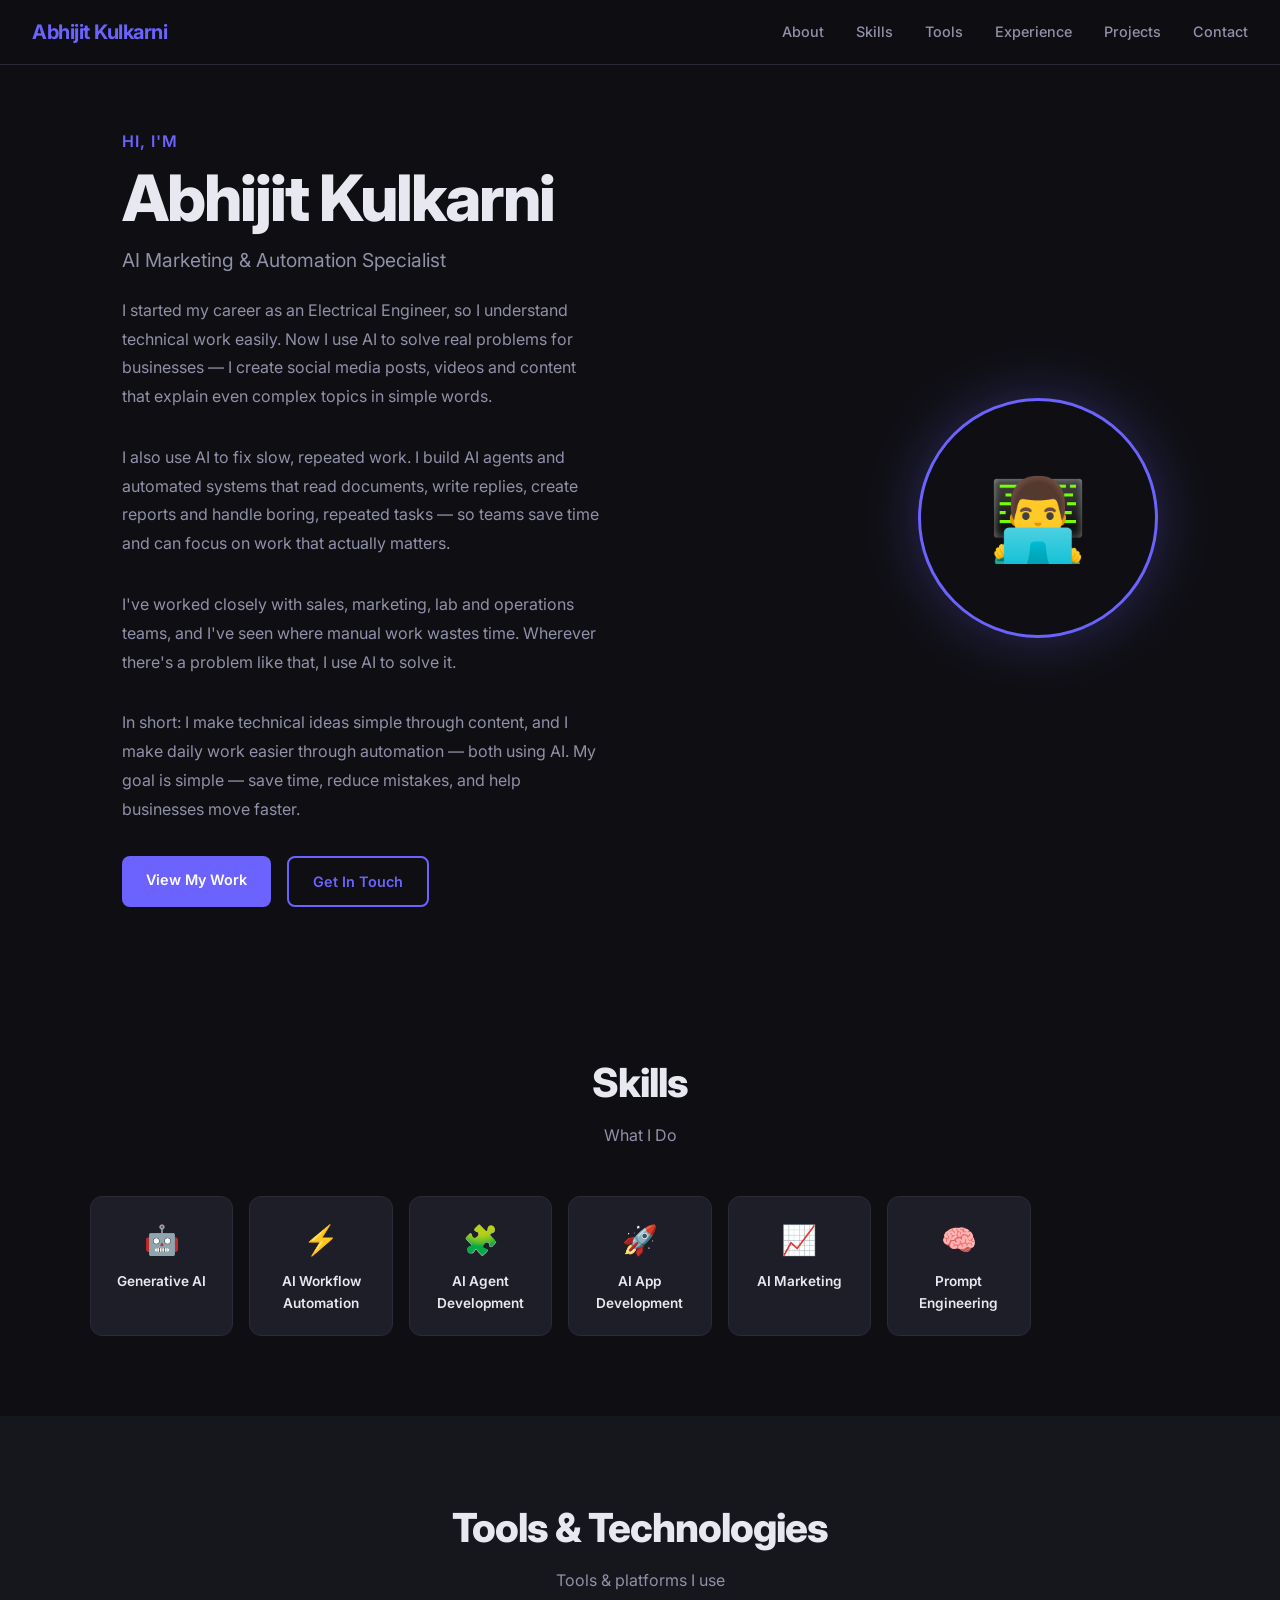
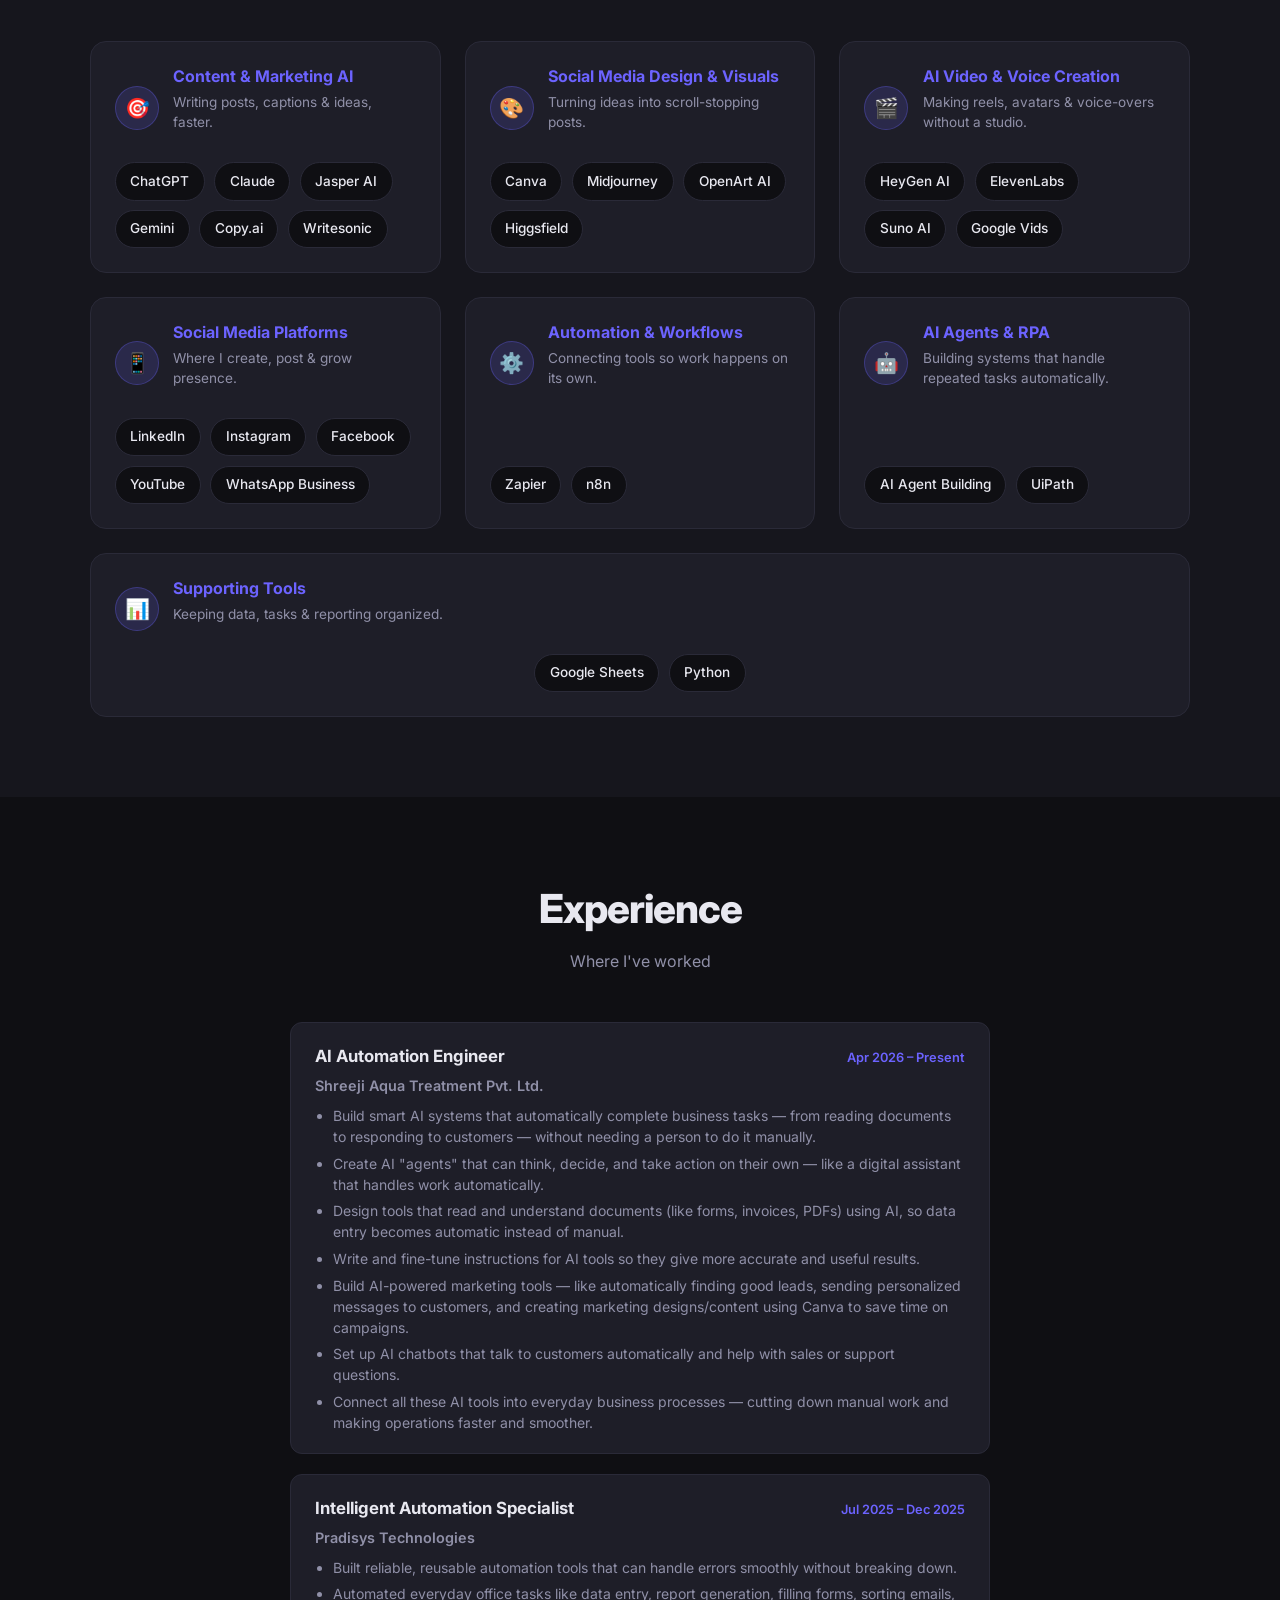
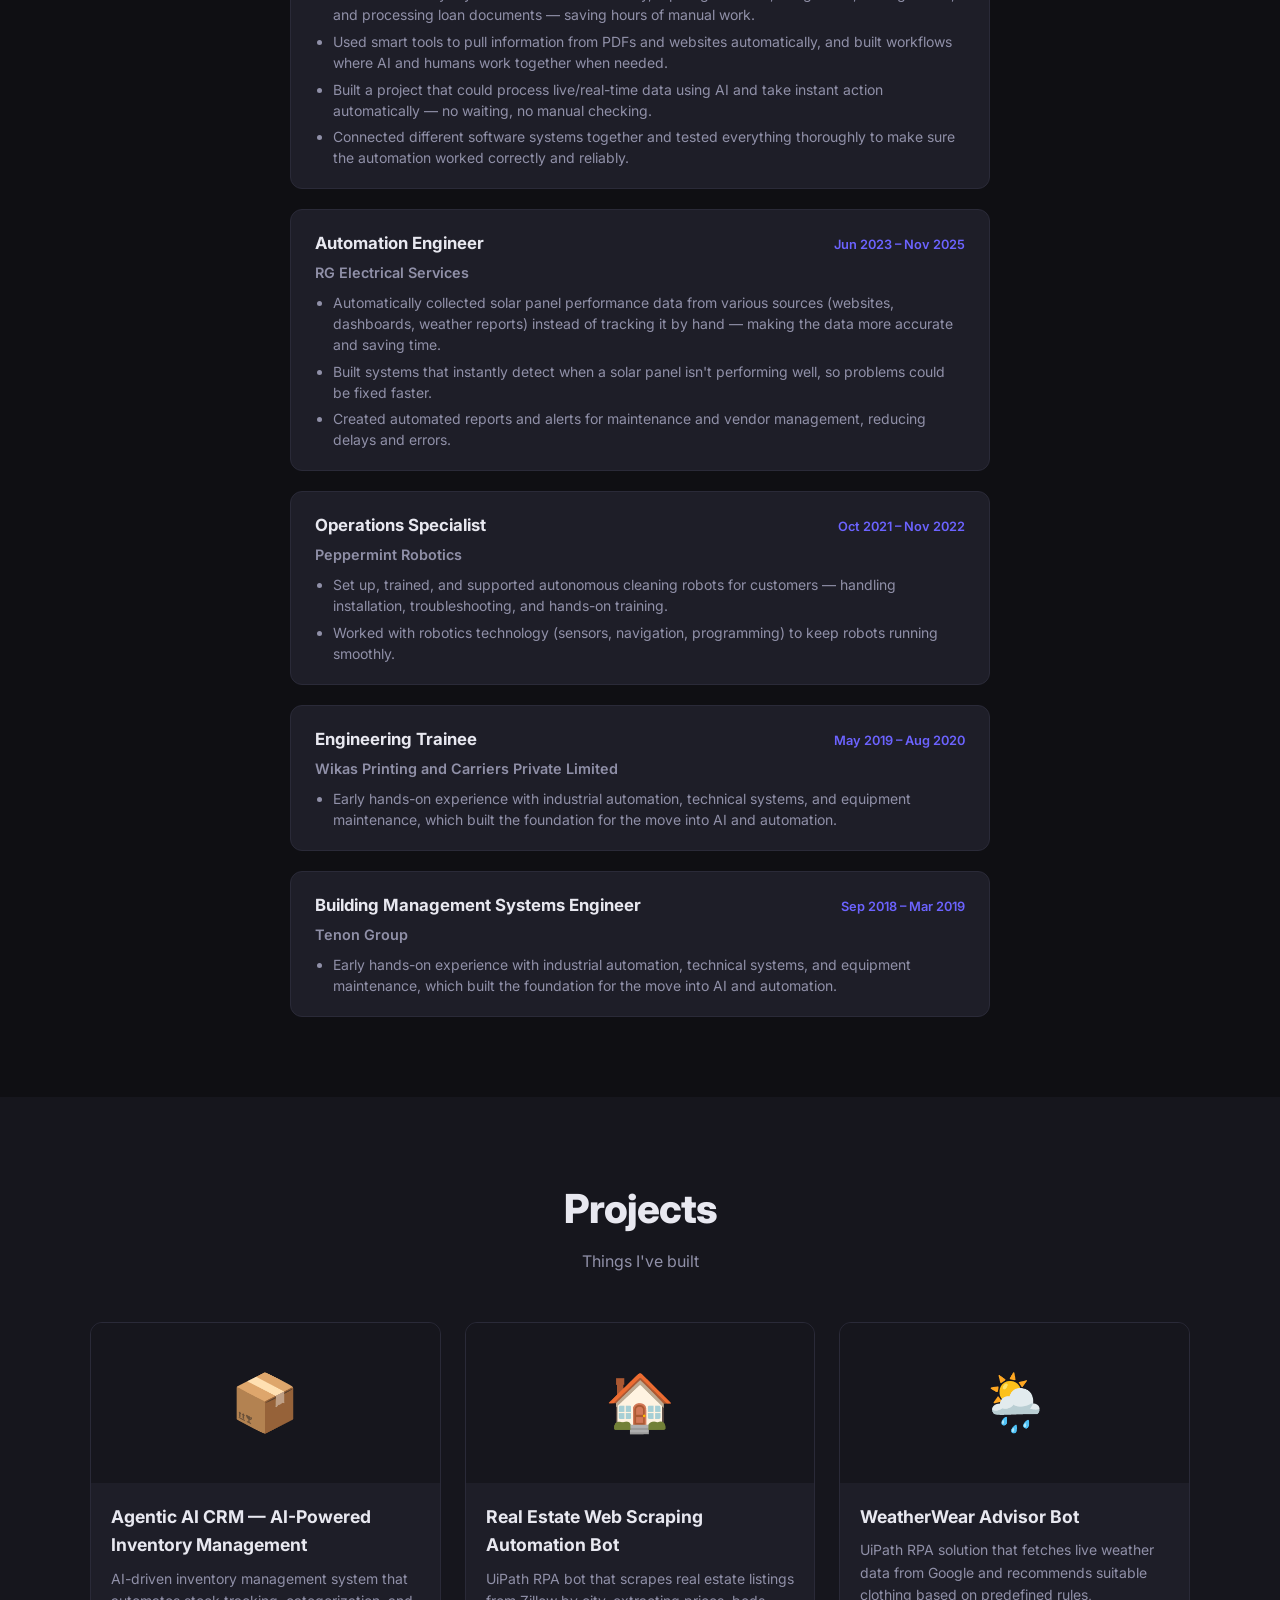
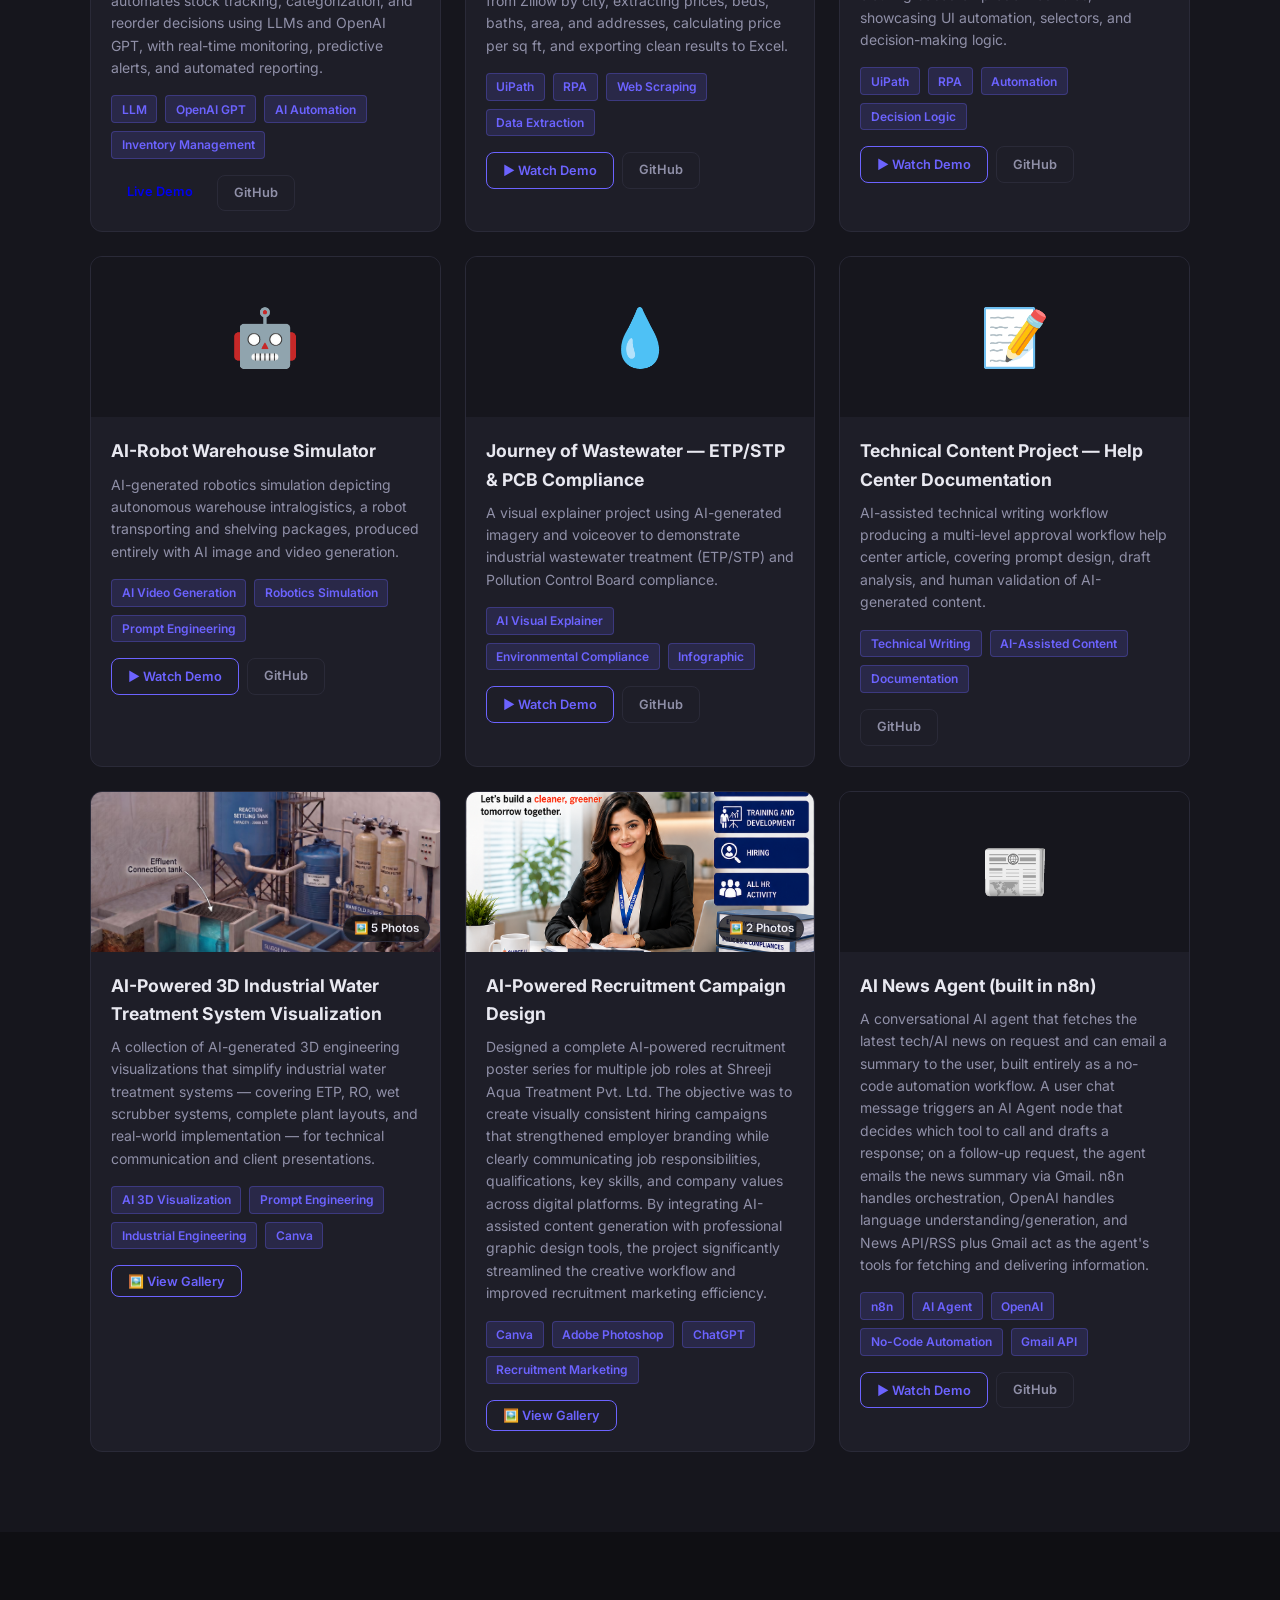
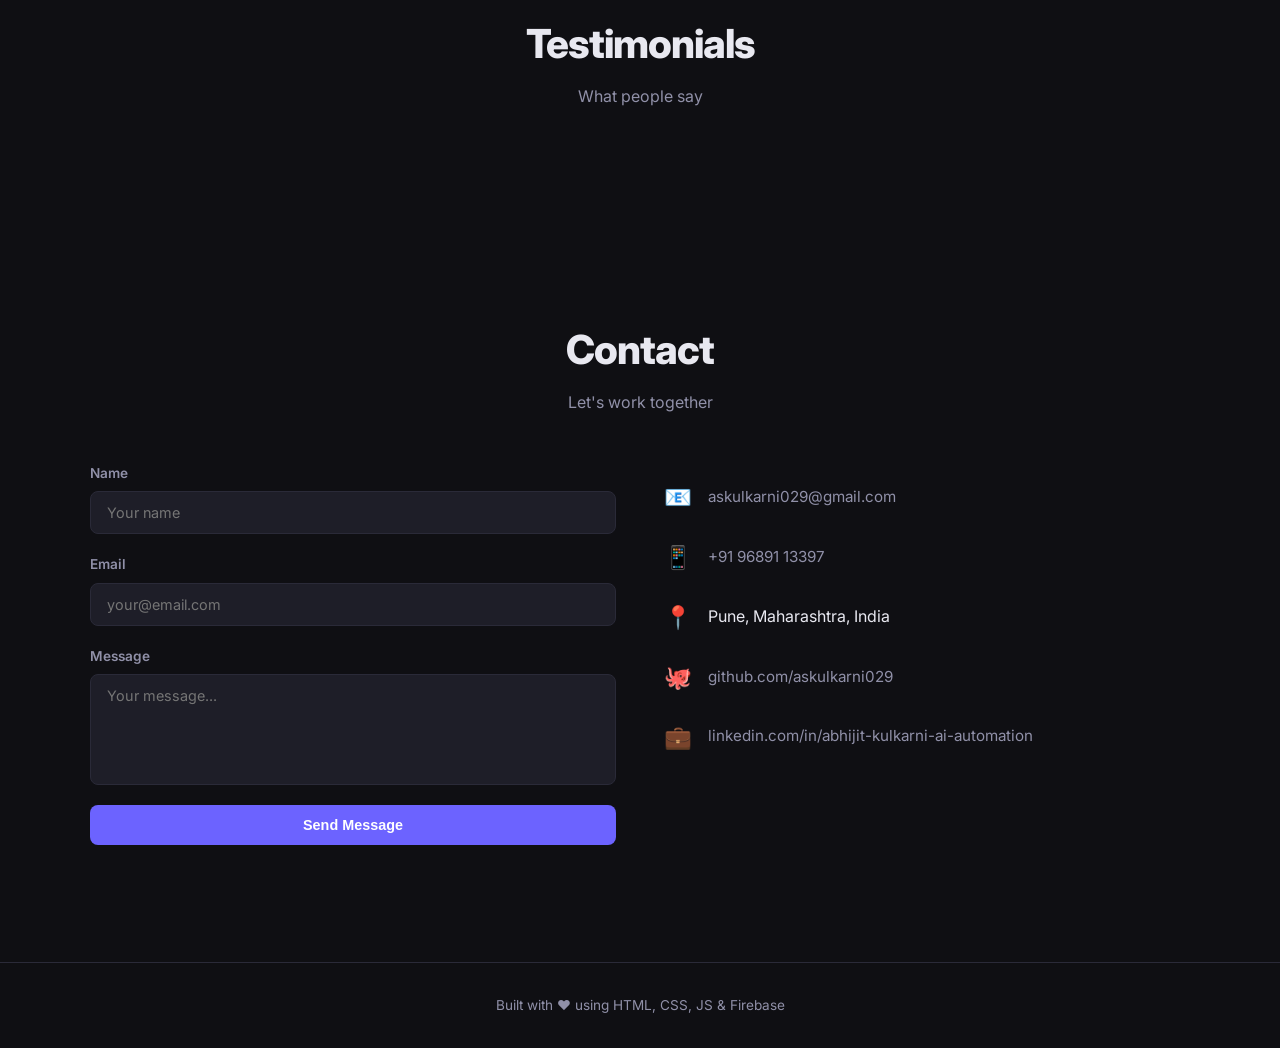
==== commit 932a41f2: "Update Tools & Technologies tags per latest requests - Content & Marketing AI: remove Prompt Enginee" ====
--- a/index.html
+++ b/index.html
@@ -135,7 +135,8 @@
             <span class="tool-tag">Claude</span>
             <span class="tool-tag">Jasper AI</span>
             <span class="tool-tag">Gemini</span>
-            <span class="tool-tag">Prompt Engineering</span>
+            <span class="tool-tag">Copy.ai</span>
+            <span class="tool-tag">Writesonic</span>
           </div>
         </div>
         <div class="tools-category">
@@ -164,6 +165,8 @@
           <div class="tools-tags">
             <span class="tool-tag">HeyGen AI</span>
             <span class="tool-tag">ElevenLabs</span>
+            <span class="tool-tag">Suno AI</span>
+            <span class="tool-tag">Google Vids</span>
           </div>
         </div>
         <div class="tools-category">
@@ -193,8 +196,6 @@
           <div class="tools-tags">
             <span class="tool-tag">Zapier</span>
             <span class="tool-tag">n8n</span>
-            <span class="tool-tag">Power Automate</span>
-            <span class="tool-tag">API Integration</span>
           </div>
         </div>
         <div class="tools-category">
@@ -207,9 +208,7 @@
           </div>
           <div class="tools-tags">
             <span class="tool-tag">AI Agent Building</span>
-            <span class="tool-tag">LLM Integration</span>
             <span class="tool-tag">UiPath</span>
-            <span class="tool-tag">UiPath REFramework</span>
           </div>
         </div>
         <div class="tools-category">
